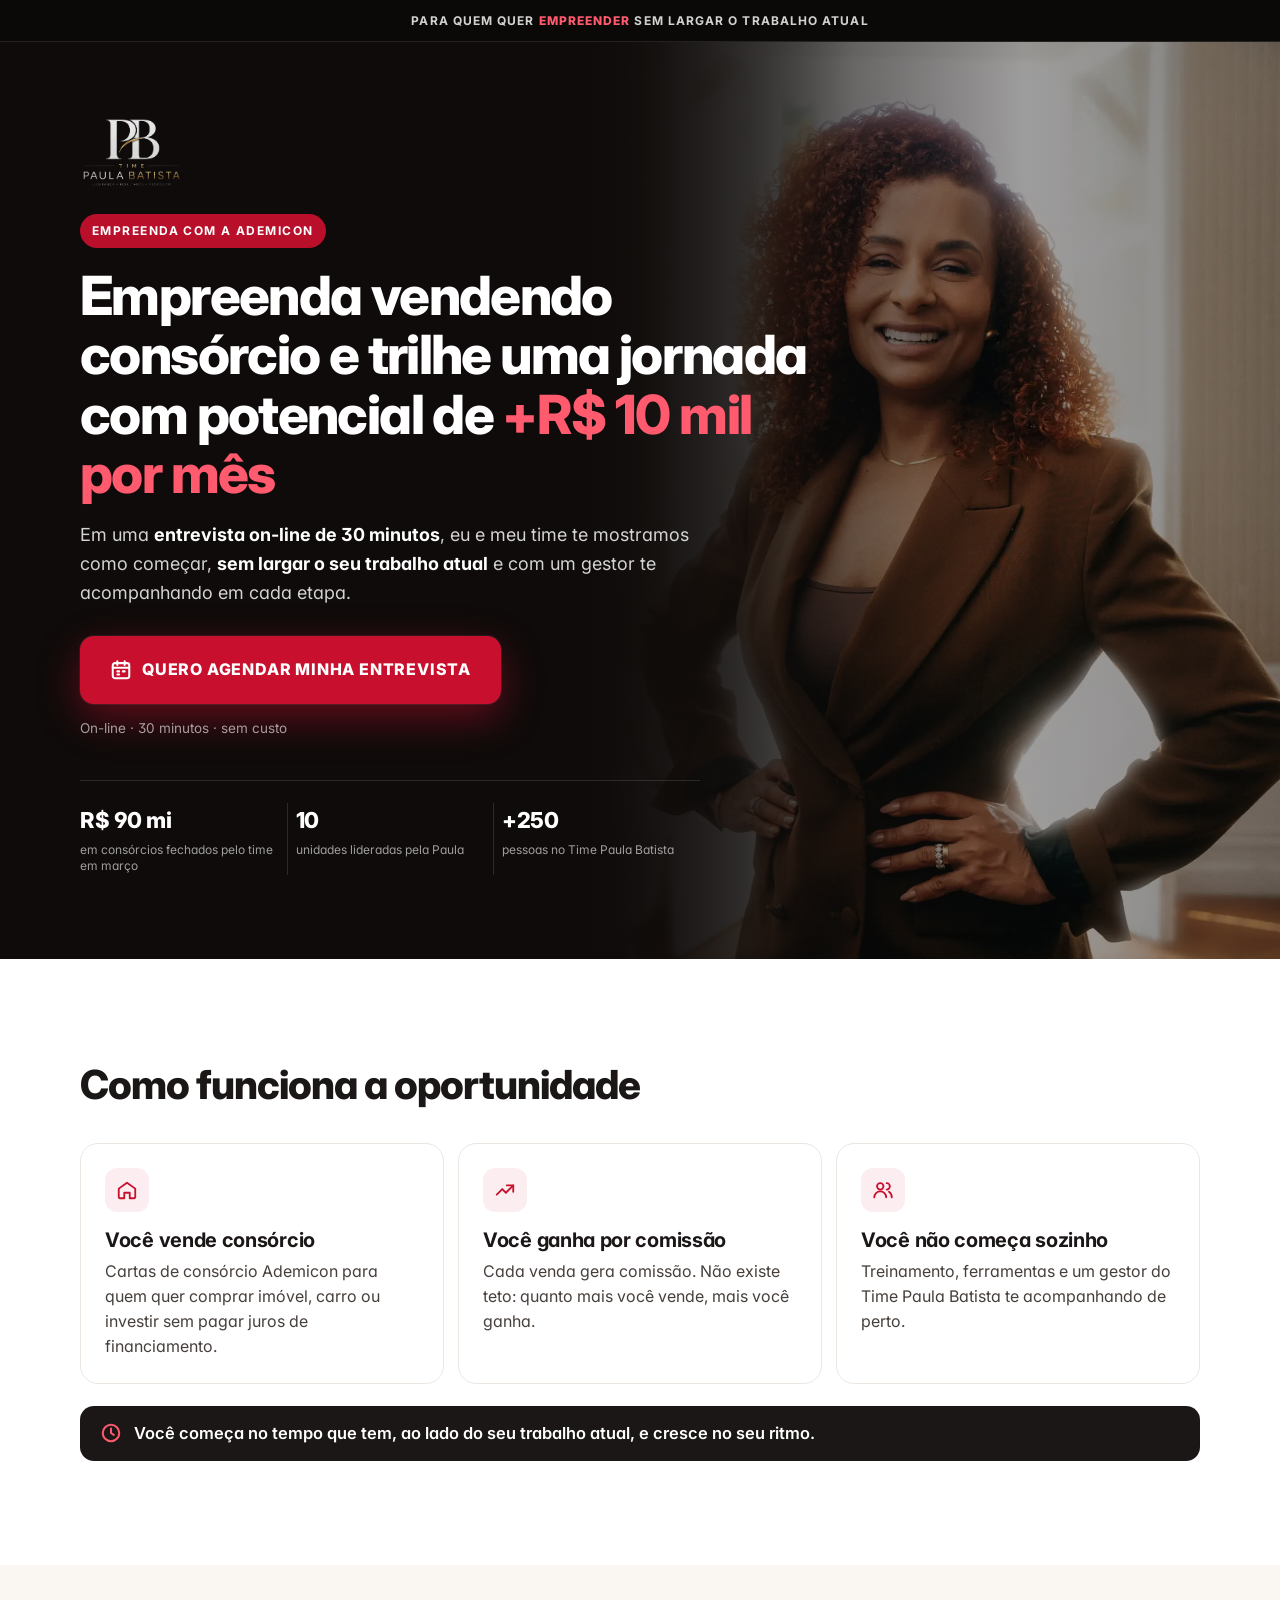
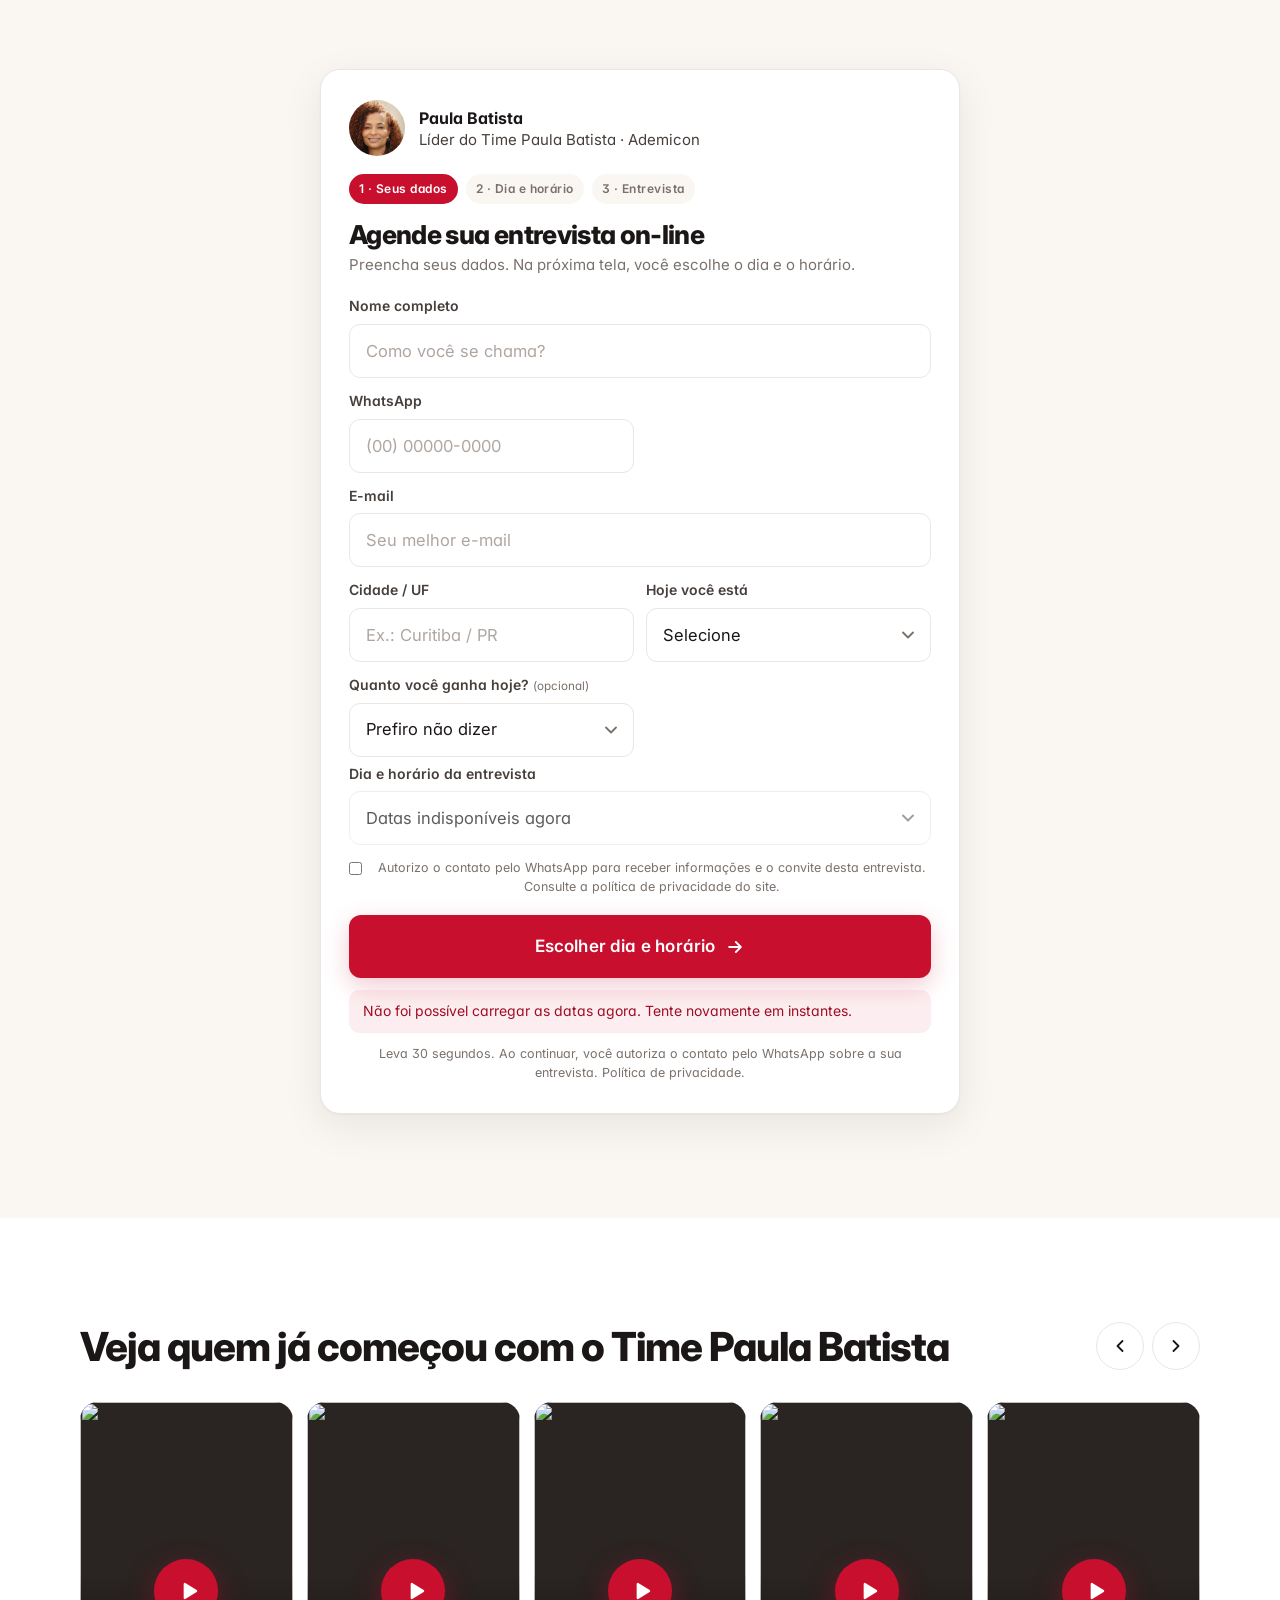
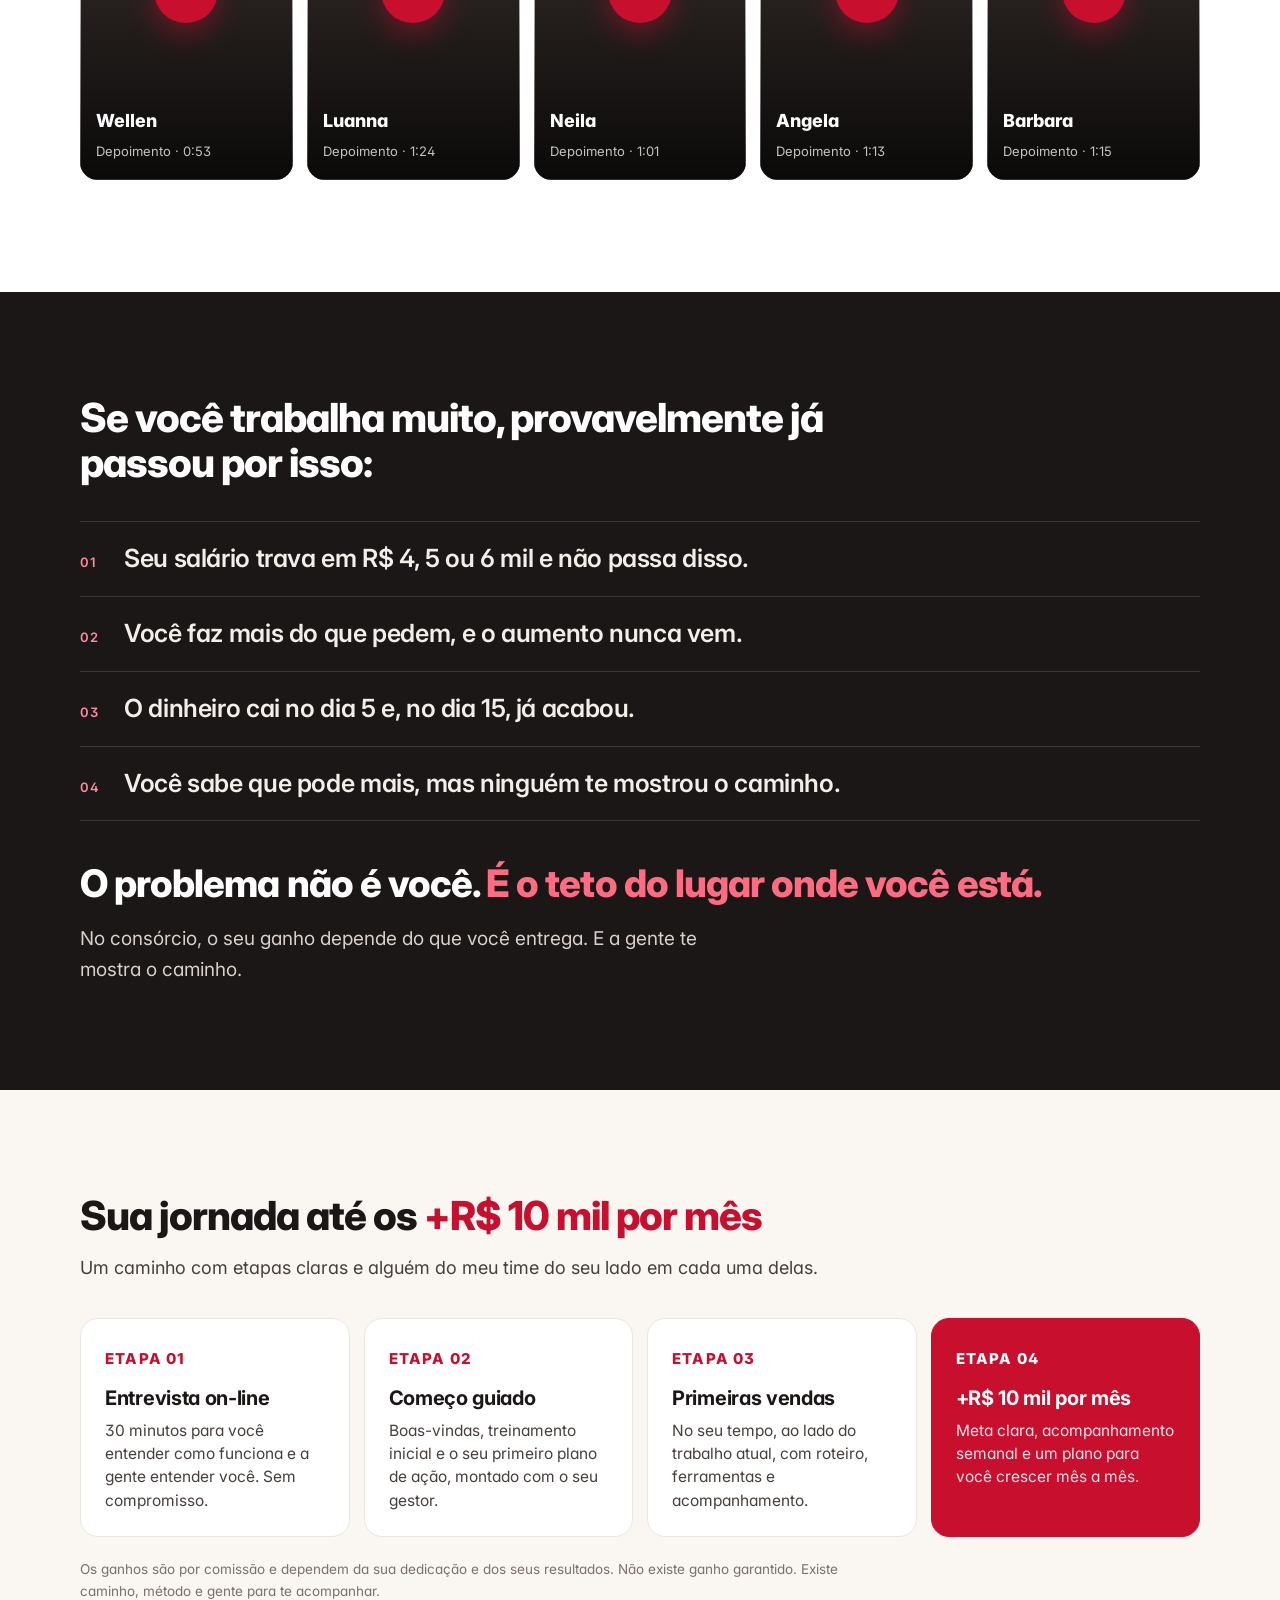
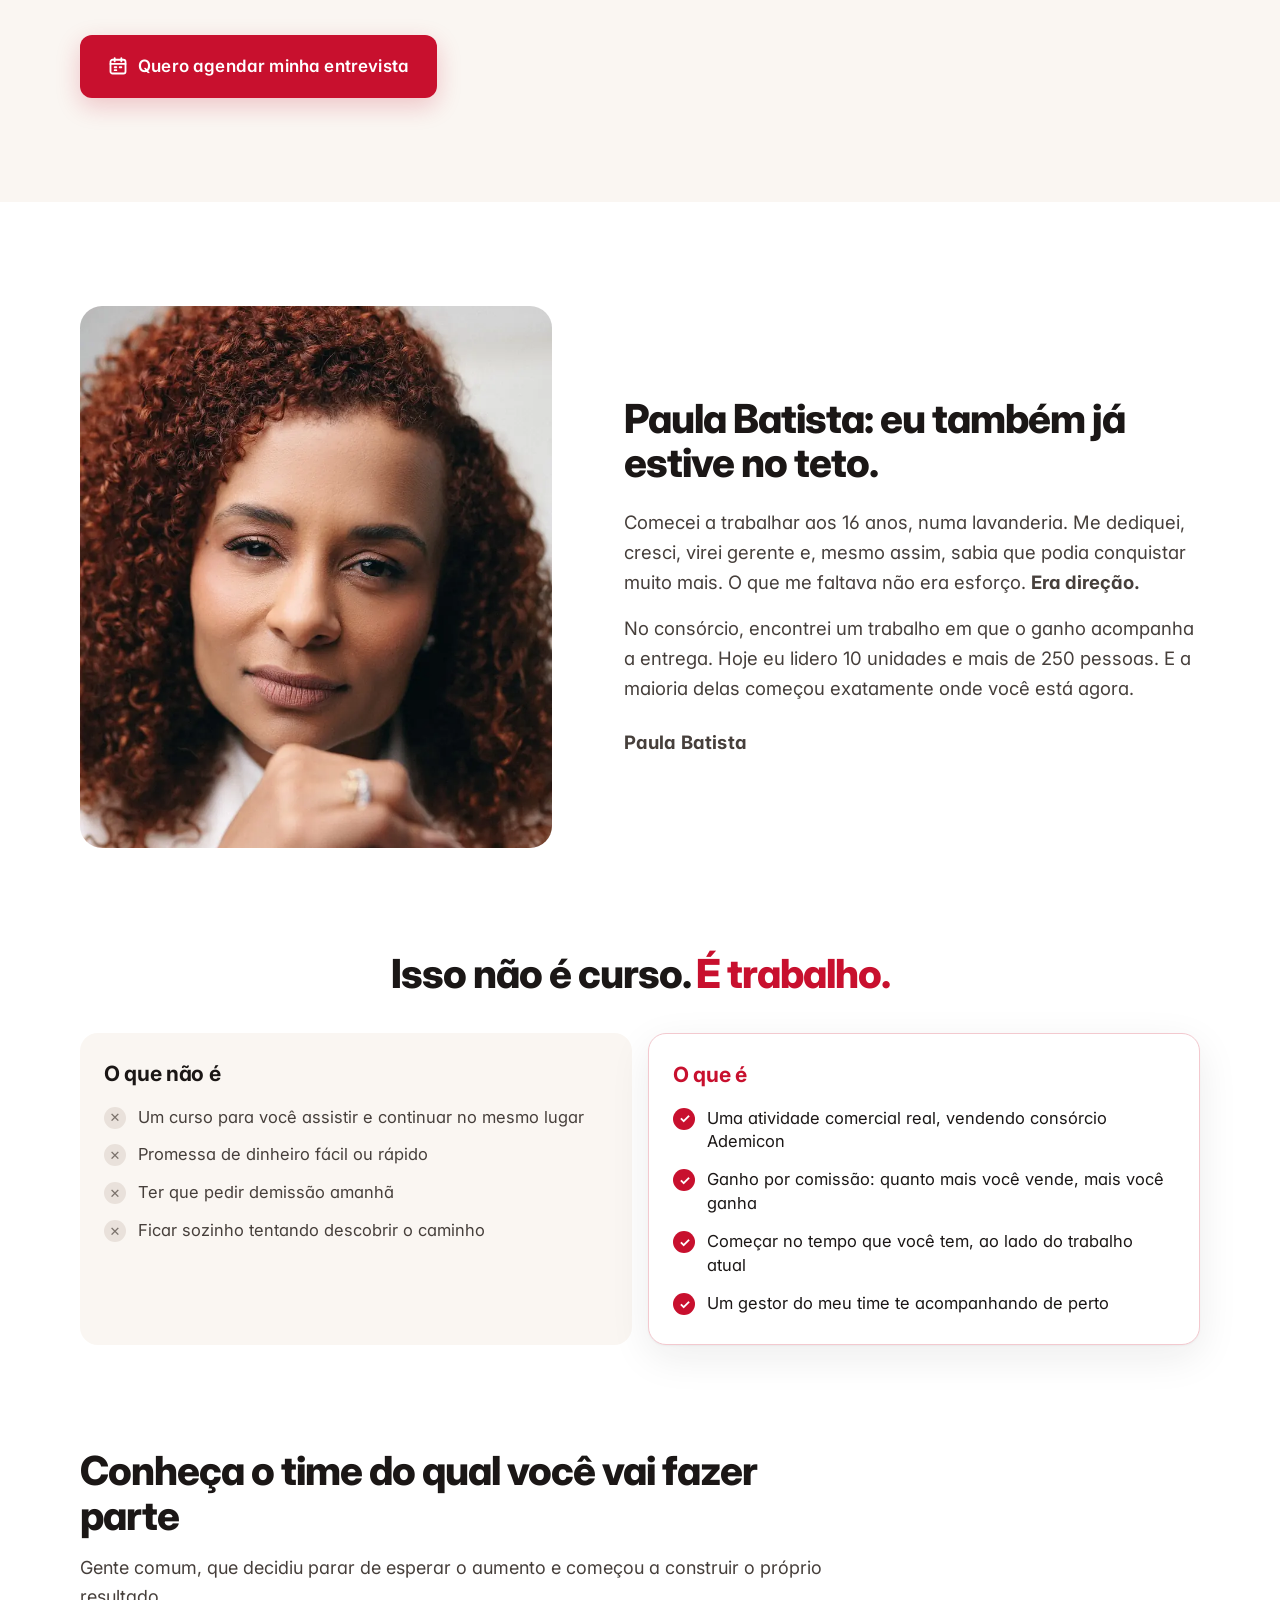
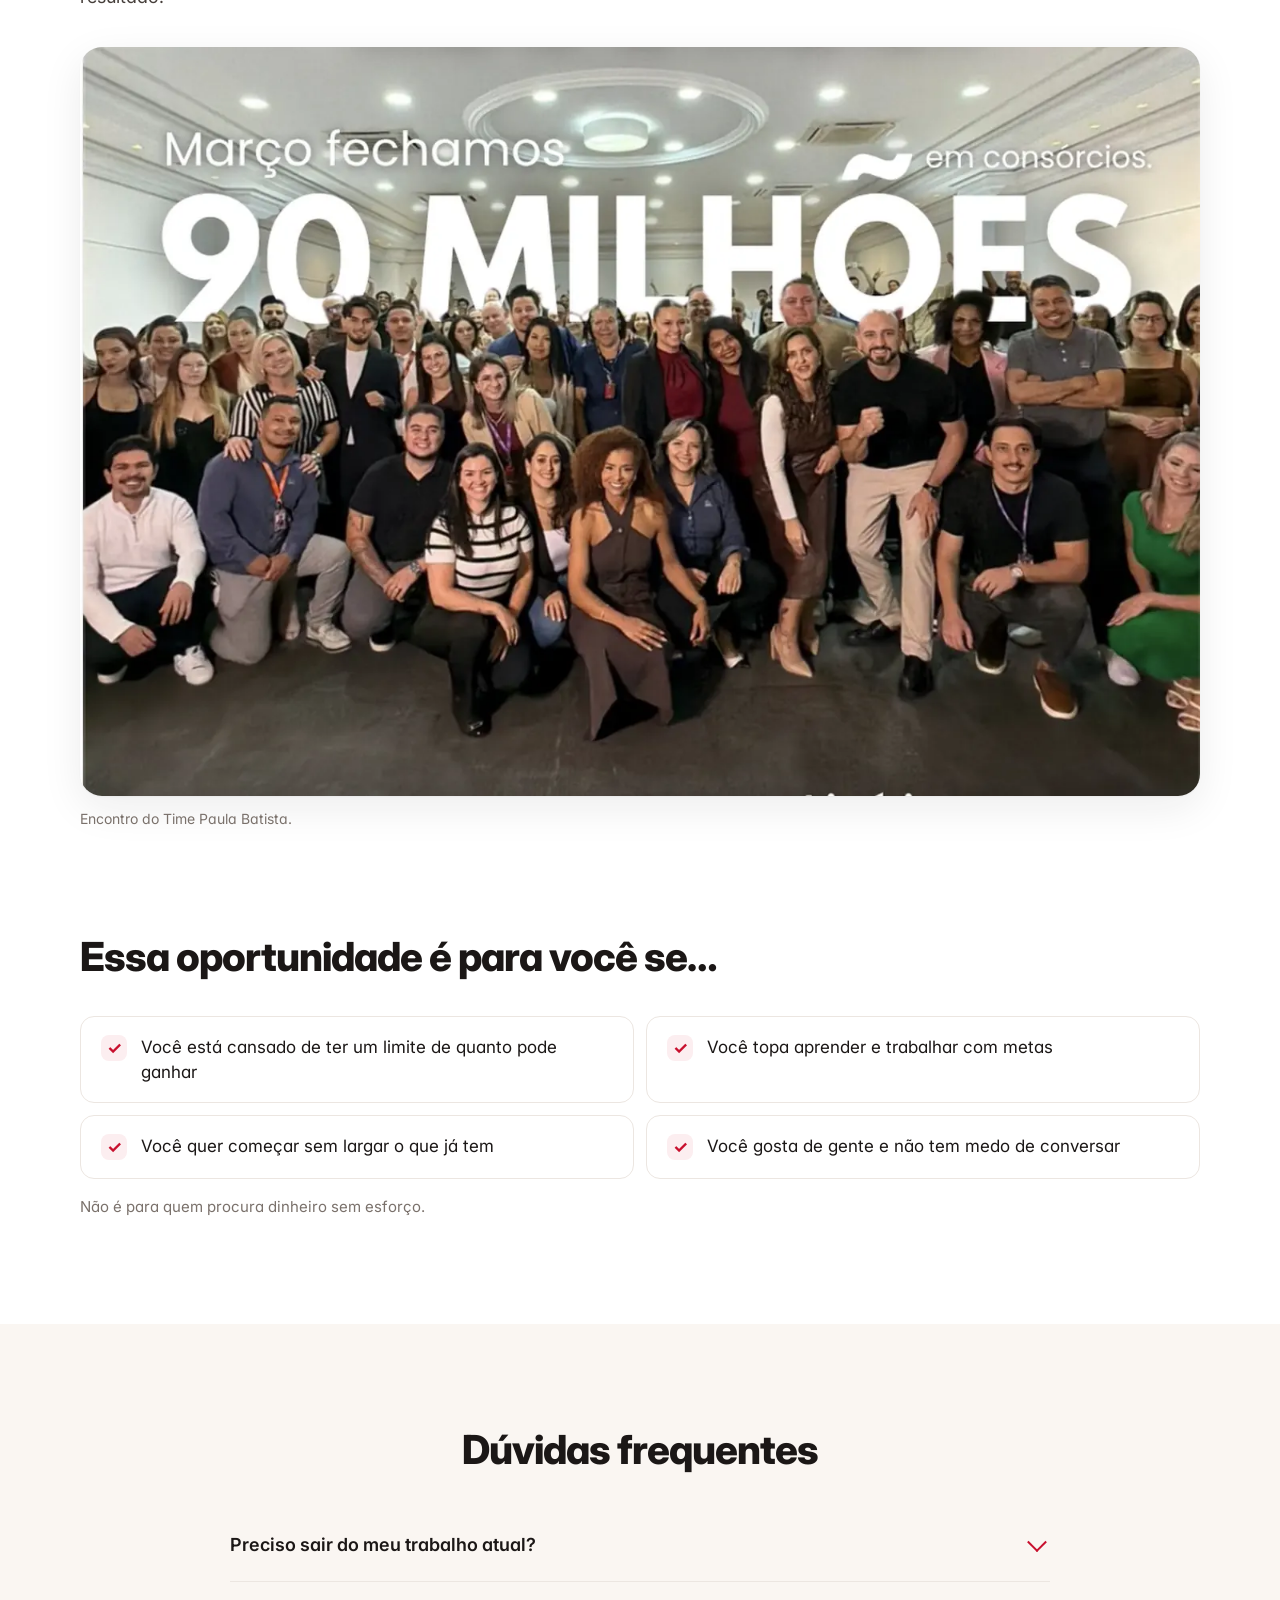
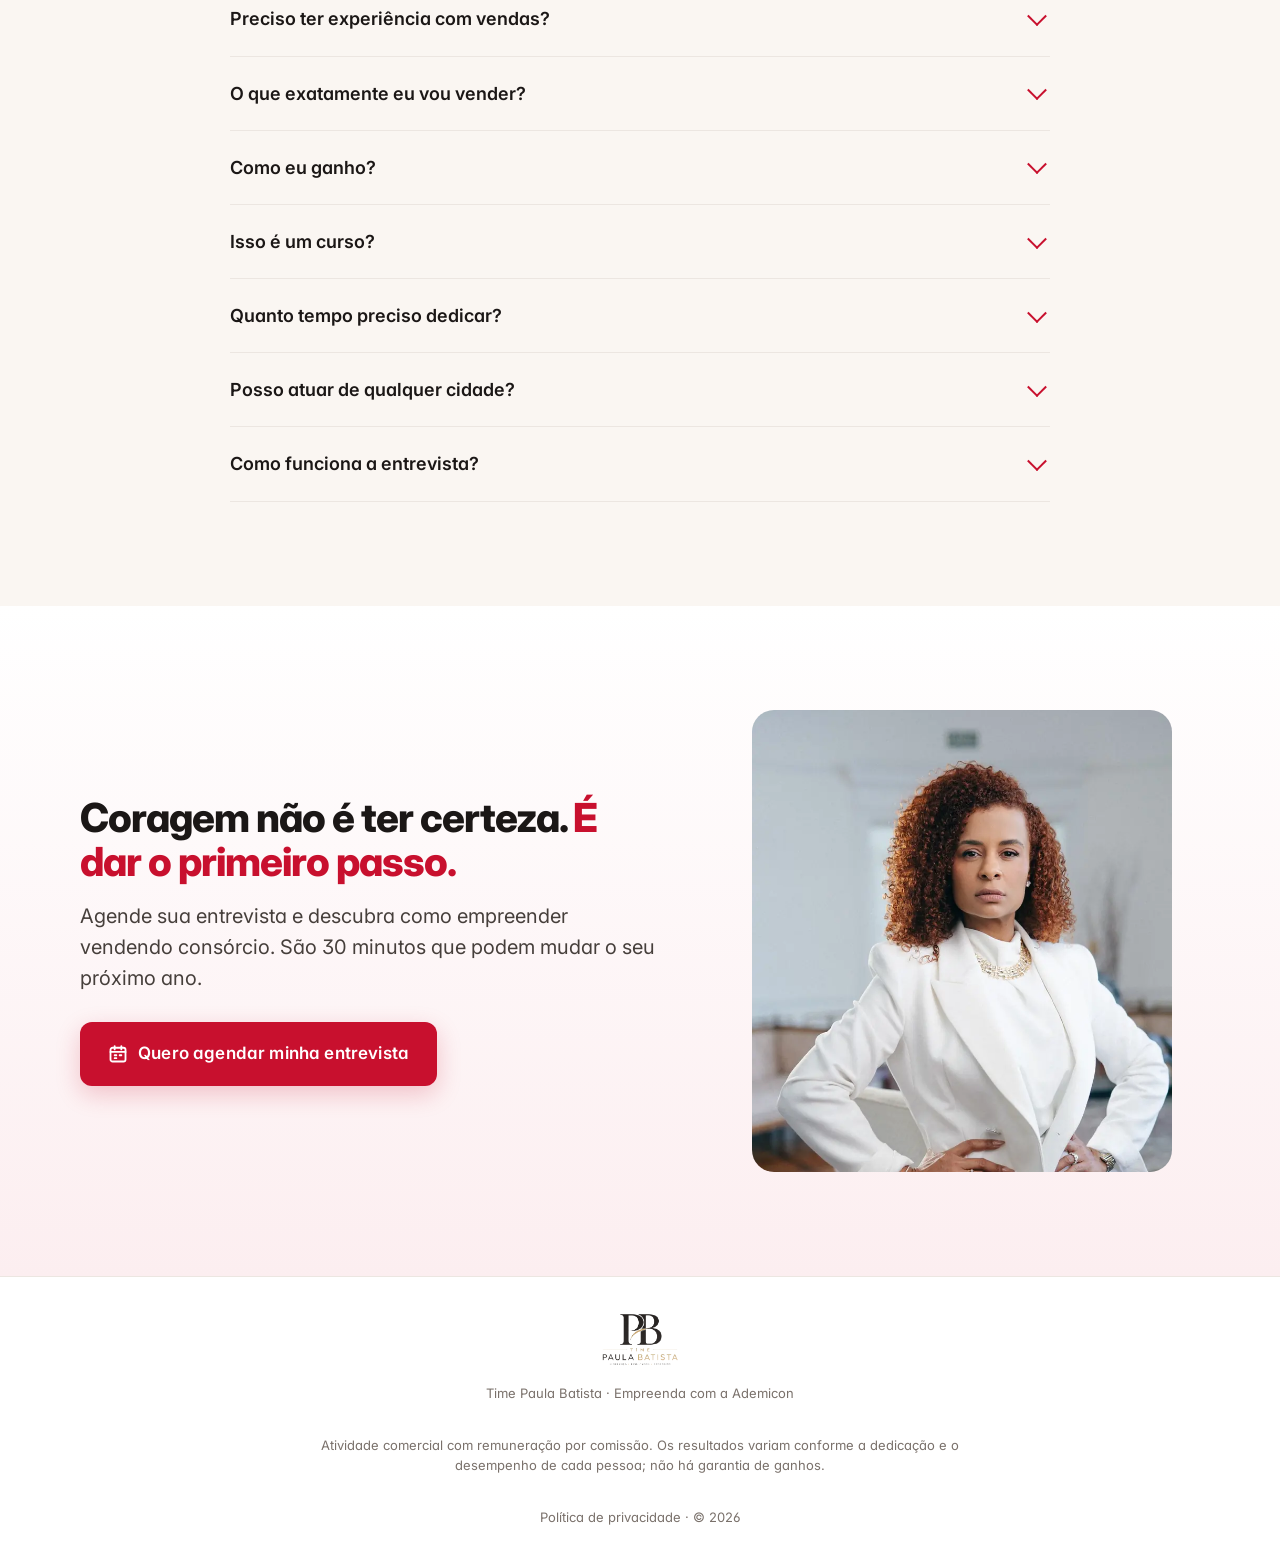
==== index.html @ 755f49ec "Reapply "pixel Meta na landing A Oportunidade e na página de obrigado" This reverts commit 501aa4f4e" ====
<!doctype html>
<html lang="pt-BR">
<head>
<meta charset="utf-8">
<meta name="viewport" content="width=device-width, initial-scale=1, viewport-fit=cover">
<title>A Oportunidade · Time Paula Batista</title>
<meta name="description" content="Empreenda vendendo consórcio com o Time Paula Batista e trilhe uma jornada com potencial de ganhos de mais de R$ 10 mil por mês, sem largar o seu trabalho atual. Agende sua entrevista on-line.">
<meta name="theme-color" content="#0B0908">
<link rel="icon" href="assets/logo-pb.png">
<meta property="og:image" content="assets/paula-hero-bg.jpg">
<meta property="og:title" content="Empreenda vendendo consórcio. Potencial de +R$ 10 mil por mês.">
<meta property="og:description" content="Agende sua entrevista on-line de 30 minutos com o Time Paula Batista.">
<meta property="og:image" content="assets/paula-hero-bg.jpg">

<link rel="preconnect" href="https://fonts.googleapis.com">
<link rel="preconnect" href="https://fonts.gstatic.com" crossorigin>
<link href="https://fonts.googleapis.com/css2?family=Inter:wght@400;500;600;700;800&display=swap" rel="stylesheet">
<link rel="preload" as="image" href="assets/paula-hero-bg-m.webp" type="image/webp" media="(max-width:959px)">
<link rel="preload" as="image" href="assets/paula-hero-bg.webp" type="image/webp" media="(min-width:960px)">
<link rel="stylesheet" href="assets/style.css">
<!-- Meta Pixel -->
<script>
!function(f,b,e,v,n,t,s){if(f.fbq)return;n=f.fbq=function(){n.callMethod?n.callMethod.apply(n,arguments):n.queue.push(arguments)};if(!f._fbq)f._fbq=n;n.push=n;n.loaded=!0;n.version='2.0';n.queue=[];t=b.createElement(e);t.async=!0;t.src=v;s=b.getElementsByTagName(e)[0];s.parentNode.insertBefore(t,s)}(window,document,'script','https://connect.facebook.net/en_US/fbevents.js');
fbq('init','878973324210681');
fbq('track','PageView');
</script>
<noscript><img height="1" width="1" style="display:none" src="https://www.facebook.com/tr?id=878973324210681&ev=PageView&noscript=1"/></noscript>
<!-- End Meta Pixel -->
</head>
<body data-page="landing">

<div class="topbar">Para quem quer <b>empreender</b> sem largar o trabalho atual</div>

<main>
  <!-- 1. HERO ESCURO -->
  <section class="hero-dark" style="padding:0">
    <div class="hd-photo" aria-hidden="true">
      <picture>
        <source media="(min-width:960px)" srcset="assets/paula-hero-bg.webp" type="image/webp">
        <source media="(min-width:960px)" srcset="assets/paula-hero-bg.jpg">
        <source srcset="assets/paula-hero-bg-m.webp" type="image/webp">
        <img src="assets/paula-hero-bg-m.jpg" alt="" width="800" height="1200" fetchpriority="high">
      </picture>
    </div>
    <div class="wrap hd-inner">
      <img class="hd-logo" src="assets/logo-pb-branco.png" alt="Time Paula Batista" width="526" height="358">
      <div><span class="hd-tag">Empreenda com a Ademicon</span></div>
      <h1>Empreenda vendendo consórcio e trilhe uma jornada com potencial de <span class="hl">+R$&nbsp;10&nbsp;mil por mês</span></h1>
      <p class="hd-sub">Em uma <b>entrevista on-line de 30 minutos</b>, eu e meu time te mostramos como começar, <b>sem largar o seu trabalho atual</b> e com um gestor te acompanhando em cada etapa.</p>
      <div class="hd-cta"><a class="btn" href="#inscricao"><svg viewBox="0 0 24 24" fill="none" stroke="currentColor" stroke-width="2.2" stroke-linecap="round" stroke-linejoin="round" aria-hidden="true"><rect x="3" y="4.5" width="18" height="16.5" rx="2.5"/><path d="M3 9.5h18M8 2.5v4M16 2.5v4"/><path d="M8 13.5h2M14 13.5h2M8 17h2"/></svg><span>Quero agendar minha entrevista</span></a></div>
      <p class="hd-micro">On-line · 30 minutos · sem custo</p>
      <div class="hd-proof">
        <div><strong>R$ 90 mi</strong><span>em consórcios fechados pelo time em março</span></div>
        <div><strong>10</strong><span>unidades lideradas pela Paula</span></div>
        <div><strong>+250</strong><span>pessoas no Time Paula Batista</span></div>
      </div>
    </div>
  </section>

  <!-- 2. COMO FUNCIONA -->
  <section>
    <div class="wrap">
      <div class="sec-head reveal">
        <h2>Como funciona a oportunidade</h2>
      </div>
      <div class="how-grid">
        <div class="how reveal">
          <div class="ic"><svg viewBox="0 0 24 24" fill="none" stroke="currentColor" stroke-width="2" stroke-linecap="round" stroke-linejoin="round"><path d="M3 10.5 12 4l9 6.5V20a1 1 0 0 1-1 1h-5v-6h-6v6H4a1 1 0 0 1-1-1z"/></svg></div>
          <h3>Você vende consórcio</h3>
          <p>Cartas de consórcio Ademicon para quem quer comprar imóvel, carro ou investir sem pagar juros de financiamento.</p>
        </div>
        <div class="how reveal">
          <div class="ic"><svg viewBox="0 0 24 24" fill="none" stroke="currentColor" stroke-width="2" stroke-linecap="round" stroke-linejoin="round"><path d="M3 17l6-6 4 4 8-8"/><path d="M14 7h7v7"/></svg></div>
          <h3>Você ganha por comissão</h3>
          <p>Cada venda gera comissão. Não existe teto: quanto mais você vende, mais você ganha.</p>
        </div>
        <div class="how reveal">
          <div class="ic"><svg viewBox="0 0 24 24" fill="none" stroke="currentColor" stroke-width="2" stroke-linecap="round" stroke-linejoin="round"><circle cx="9" cy="8" r="3.5"/><path d="M2.5 20a6.5 6.5 0 0 1 13 0"/><path d="M16 4.5a3.5 3.5 0 0 1 0 7M18.5 14a6.5 6.5 0 0 1 3 6"/></svg></div>
          <h3>Você não começa sozinho</h3>
          <p>Treinamento, ferramentas e um gestor do Time Paula Batista te acompanhando de perto.</p>
        </div>
      </div>
      <p class="how-note reveal"><svg viewBox="0 0 24 24" fill="none" stroke="currentColor" stroke-width="2.2" stroke-linecap="round" stroke-linejoin="round"><circle cx="12" cy="12" r="9"/><path d="M12 7v5l3 2"/></svg>Você começa no tempo que tem, ao lado do seu trabalho atual, e cresce no seu ritmo.</p>
    </div>
  </section>

  <!-- 3. FORMULÁRIO -->
  <section class="form-sec" id="formulario">
    <div class="wrap">
      <div class="form-wrap">
        <form class="form-card" id="leadForm" novalidate>
          <div class="form-head">
            <picture><source srcset="assets/paula-avatar.webp" type="image/webp"><img src="assets/paula-avatar.jpg" alt="Paula Batista" width="320" height="320"></picture>
            <p><b>Paula Batista</b>Líder do Time Paula Batista · Ademicon</p>
          </div>
          <div class="steps-mini" aria-label="Etapas"><span class="on">1 · Seus dados</span><span>2 · Dia e horário</span><span>3 · Entrevista</span></div>
          <h2 id="inscricao" style="scroll-margin-top:24px">Agende sua entrevista on-line</h2>
          <p class="sub">Preencha seus dados. Na próxima tela, você escolhe o dia e o horário.</p>
          <div class="fields two">
            <div class="field full">
              <label for="nome">Nome completo</label>
              <input class="input" id="nome" name="nome" autocomplete="name" placeholder="Como você se chama?" required>
              <p class="err">Digite seu nome e sobrenome.</p>
            </div>
            <div class="field">
              <label for="whatsapp">WhatsApp</label>
              <input class="input" id="whatsapp" name="whatsapp" type="tel" inputmode="tel" autocomplete="tel-national" placeholder="(00) 00000-0000" required>
              <p class="err">Digite um WhatsApp válido com DDD.</p>
            </div>
            <div class="field full">
              <label for="email">E-mail</label>
              <input class="input" id="email" name="email" type="email" autocomplete="email" placeholder="Seu melhor e-mail" required>
              <p class="err">Digite um e-mail válido.</p>
            </div>
            <div class="field">
              <label for="cidade">Cidade / UF</label>
              <input class="input" id="cidade" name="cidade" autocomplete="address-level2" placeholder="Ex.: Curitiba / PR" required>
              <p class="err">Diga a sua cidade.</p>
            </div>
            <div class="field">
              <label for="momento">Hoje você está</label>
              <select class="select" id="momento" name="momento" required>
                <option value="">Selecione</option>
                <option>Trabalhando com carteira assinada</option>
                <option>Trabalhando como autônomo(a)</option>
                <option>Buscando uma nova oportunidade</option>
                <option>Já trabalho com vendas</option>
              </select>
              <p class="err">Escolha uma opção.</p>
            </div>
            <div class="field">
              <label for="renda">Quanto você ganha hoje? <small>(opcional)</small></label>
              <select class="select" id="renda" name="renda">
                <option value="">Prefiro não dizer</option>
                <option>Até R$ 3 mil</option>
                <option>De R$ 3 mil a R$ 5 mil</option>
                <option>De R$ 5 mil a R$ 7 mil</option>
                <option>Acima de R$ 7 mil</option>
              </select>
            </div>
          </div>
          <div class="field full" style="margin-top:6px">
            <label for="datas">Dia e horário da entrevista</label>
            <select class="select" id="datas" name="datas" required disabled>
              <option value="">Carregando datas…</option>
            </select>
            <p class="err">Escolha um dia e horário.</p>
          </div>
          <label class="form-note" style="display:flex;gap:10px;align-items:flex-start;margin-top:14px"><input type="checkbox" name="consentimento" required style="margin-top:3px"><span>Autorizo o contato pelo WhatsApp para receber informações e o convite desta entrevista. Consulte a política de privacidade do site.</span></label>
          <button class="btn btn-block" type="submit" style="margin-top:18px"><span>Escolher dia e horário</span><svg viewBox="0 0 24 24" fill="none" stroke="currentColor" stroke-width="2.2" stroke-linecap="round" stroke-linejoin="round"><path d="M5 12h14M13 6l6 6-6 6"/></svg></button>
          <p class="form-status" id="formStatus" role="alert"></p>
          <p class="form-note">Leva 30 segundos. Ao continuar, você autoriza o contato pelo WhatsApp sobre a sua entrevista. Política de privacidade.</p>
        </form>
      </div>
    </div>
  </section>

  <!-- DEPOIMENTOS -->
  <section class="testi">
    <div class="wrap">
      <div class="testi-head reveal">
        <div>
          <h2>Veja quem já começou com o Time Paula Batista</h2>
        </div>
        <div class="tnav">
          <button type="button" class="tprev" aria-label="Depoimento anterior"><svg viewBox="0 0 24 24" fill="none" stroke="currentColor" stroke-width="2.2" stroke-linecap="round" stroke-linejoin="round"><path d="m15 18-6-6 6-6"/></svg></button>
          <button type="button" class="tnext" aria-label="Próximo depoimento"><svg viewBox="0 0 24 24" fill="none" stroke="currentColor" stroke-width="2.2" stroke-linecap="round" stroke-linejoin="round"><path d="m9 18 6-6-6-6"/></svg></button>
        </div>
      </div>
      <ul class="track" id="testiTrack">
          <li class="tcard">
            <button type="button" class="tplay" data-vimeo="1213756742" data-h="28f441ff53" aria-label="Assistir ao depoimento de Wellen">
              <img src="https://i.vimeocdn.com/video/2184502793-b2ab802d2704db2a3dfb5db972aa78e437ae3cadd28ea15335a10f410594a505-d_540x960" alt="" width="540" height="960" loading="lazy">
              <span class="tbtn" aria-hidden="true"><svg viewBox="0 0 24 24" fill="currentColor"><path d="M8 5.5v13a1 1 0 0 0 1.5.86l10.5-6.5a1 1 0 0 0 0-1.72L9.5 4.64A1 1 0 0 0 8 5.5Z"/></svg></span>
              <span class="tmeta"><b>Wellen</b><span>Depoimento · 0:53</span></span>
            </button>
          </li>
          <li class="tcard">
            <button type="button" class="tplay" data-vimeo="1213755674" data-h="13ae477836" aria-label="Assistir ao depoimento de Luanna">
              <img src="https://i.vimeocdn.com/video/2184502652-e451f2e1762b6c5a60f4050914044e99b6d74e3caee20018236cc686dd5a590a-d_540x960" alt="" width="540" height="960" loading="lazy">
              <span class="tbtn" aria-hidden="true"><svg viewBox="0 0 24 24" fill="currentColor"><path d="M8 5.5v13a1 1 0 0 0 1.5.86l10.5-6.5a1 1 0 0 0 0-1.72L9.5 4.64A1 1 0 0 0 8 5.5Z"/></svg></span>
              <span class="tmeta"><b>Luanna</b><span>Depoimento · 1:24</span></span>
            </button>
          </li>
          <li class="tcard">
            <button type="button" class="tplay" data-vimeo="1213755676" data-h="0ddb307a44" aria-label="Assistir ao depoimento de Neila">
              <img src="https://i.vimeocdn.com/video/2184502158-364c126e665cd137a884ba7b1728f1e05f94c4dffb977e2c157a5028d588ac8f-d_540x960" alt="" width="540" height="960" loading="lazy">
              <span class="tbtn" aria-hidden="true"><svg viewBox="0 0 24 24" fill="currentColor"><path d="M8 5.5v13a1 1 0 0 0 1.5.86l10.5-6.5a1 1 0 0 0 0-1.72L9.5 4.64A1 1 0 0 0 8 5.5Z"/></svg></span>
              <span class="tmeta"><b>Neila</b><span>Depoimento · 1:01</span></span>
            </button>
          </li>
          <li class="tcard">
            <button type="button" class="tplay" data-vimeo="1213755673" data-h="156cc8ef2f" aria-label="Assistir ao depoimento de Angela">
              <img src="https://i.vimeocdn.com/video/2184502413-9a71d6c875328ca7442a7c3807114fd95e71bec3ef0ae99a7c4c535512f40949-d_540x960" alt="" width="540" height="960" loading="lazy">
              <span class="tbtn" aria-hidden="true"><svg viewBox="0 0 24 24" fill="currentColor"><path d="M8 5.5v13a1 1 0 0 0 1.5.86l10.5-6.5a1 1 0 0 0 0-1.72L9.5 4.64A1 1 0 0 0 8 5.5Z"/></svg></span>
              <span class="tmeta"><b>Angela</b><span>Depoimento · 1:13</span></span>
            </button>
          </li>
          <li class="tcard">
            <button type="button" class="tplay" data-vimeo="1213755675" data-h="9639549a8a" aria-label="Assistir ao depoimento de Barbara">
              <img src="https://i.vimeocdn.com/video/2184502565-6da69cb49ae501a4aafec5d59ac9ed4c34651d70ce8bde0b1b908014893143fc-d_540x960" alt="" width="540" height="960" loading="lazy">
              <span class="tbtn" aria-hidden="true"><svg viewBox="0 0 24 24" fill="currentColor"><path d="M8 5.5v13a1 1 0 0 0 1.5.86l10.5-6.5a1 1 0 0 0 0-1.72L9.5 4.64A1 1 0 0 0 8 5.5Z"/></svg></span>
              <span class="tmeta"><b>Barbara</b><span>Depoimento · 1:15</span></span>
            </button>
          </li>
      </ul>
      <p class="thint">Arraste para o lado para ver mais</p>
    </div>
  </section>

  <!-- 4. A DOR -->
  <section class="ceiling">
    <div class="wrap">
      <div class="sec-head reveal">
        <h2>Se você trabalha muito, provavelmente já passou por isso:</h2>
      </div>
      <ul class="pain reveal">
        <li><span>01</span>Seu salário trava em R$ 4, 5 ou 6 mil e não passa disso.</li>
        <li><span>02</span>Você faz mais do que pedem, e o aumento nunca vem.</li>
        <li><span>03</span>O dinheiro cai no dia 5 e, no dia 15, já acabou.</li>
        <li><span>04</span>Você sabe que pode mais, mas ninguém te mostrou o caminho.</li>
      </ul>
      <p class="turn reveal">O problema não é você. <em>É o teto do lugar onde você está.</em></p>
      <p class="turn-sub reveal">No consórcio, o seu ganho depende do que você entrega. E a gente te mostra o caminho.</p>
    </div>
  </section>

  <!-- 5. JORNADA -->
  <section class="journey">
    <div class="wrap">
      <div class="sec-head reveal">
        <h2>Sua jornada até os <span class="em">+R$ 10 mil por mês</span></h2>
        <p>Um caminho com etapas claras e alguém do meu time do seu lado em cada uma delas.</p>
      </div>
      <div class="steps">
        <div class="step reveal"><span class="n">ETAPA 01</span><h3>Entrevista on-line</h3><p>30 minutos para você entender como funciona e a gente entender você. Sem compromisso.</p></div>
        <div class="step reveal"><span class="n">ETAPA 02</span><h3>Começo guiado</h3><p>Boas-vindas, treinamento inicial e o seu primeiro plano de ação, montado com o seu gestor.</p></div>
        <div class="step reveal"><span class="n">ETAPA 03</span><h3>Primeiras vendas</h3><p>No seu tempo, ao lado do trabalho atual, com roteiro, ferramentas e acompanhamento.</p></div>
        <div class="step goal reveal"><span class="n">ETAPA 04</span><h3>+R$ 10 mil por mês</h3><p>Meta clara, acompanhamento semanal e um plano para você crescer mês a mês.</p></div>
      </div>
      <p class="fine">Os ganhos são por comissão e dependem da sua dedicação e dos seus resultados. Não existe ganho garantido. Existe caminho, método e gente para te acompanhar.</p>
      <div style="margin-top:32px"><a class="btn" href="#inscricao"><svg viewBox="0 0 24 24" fill="none" stroke="currentColor" stroke-width="2.2" stroke-linecap="round" stroke-linejoin="round" aria-hidden="true"><rect x="3" y="4.5" width="18" height="16.5" rx="2.5"/><path d="M3 9.5h18M8 2.5v4M16 2.5v4"/><path d="M8 13.5h2M14 13.5h2M8 17h2"/></svg><span>Quero agendar minha entrevista</span></a></div>
    </div>
  </section>

  <!-- 6. HISTÓRIA -->
  <section>
    <div class="wrap story-grid">
      <div class="story-photo reveal">
        <picture><source srcset="assets/paula-historia.webp" type="image/webp"><img src="assets/paula-historia.jpg" alt="Paula Batista" width="800" height="1200" loading="lazy"></picture>
      </div>
      <div class="story-text reveal">
        <h2>Paula Batista: eu também já estive no teto.</h2>
        <p>Comecei a trabalhar aos 16 anos, numa lavanderia. Me dediquei, cresci, virei gerente e, mesmo assim, sabia que podia conquistar muito mais. O que me faltava não era esforço. <strong>Era direção.</strong></p>
        <p>No consórcio, encontrei um trabalho em que o ganho acompanha a entrega. Hoje eu lidero 10 unidades e mais de 250 pessoas. E a maioria delas começou exatamente onde você está agora.</p>
        <p class="sign">Paula Batista</p>
      </div>
    </div>
  </section>

  <!-- 7. NÃO É CURSO -->
  <section style="padding-top:0">
    <div class="wrap">
      <div class="sec-head center reveal">
        <h2>Isso não é curso. <span class="em">É trabalho.</span></h2>
      </div>
      <div class="compare">
        <div class="col no reveal">
          <h3>O que não é</h3>
          <ul>
            <li><i>✕</i>Um curso para você assistir e continuar no mesmo lugar</li>
            <li><i>✕</i>Promessa de dinheiro fácil ou rápido</li>
            <li><i>✕</i>Ter que pedir demissão amanhã</li>
            <li><i>✕</i>Ficar sozinho tentando descobrir o caminho</li>
          </ul>
        </div>
        <div class="col yes reveal">
          <h3>O que é</h3>
          <ul>
            <li><i>✓</i>Uma atividade comercial real, vendendo consórcio Ademicon</li>
            <li><i>✓</i>Ganho por comissão: quanto mais você vende, mais você ganha</li>
            <li><i>✓</i>Começar no tempo que você tem, ao lado do trabalho atual</li>
            <li><i>✓</i>Um gestor do meu time te acompanhando de perto</li>
          </ul>
        </div>
      </div>
    </div>
  </section>

  <!-- 8. TIME -->
  <section style="padding-top:0">
    <div class="wrap">
      <div class="sec-head reveal">
        <h2>Conheça o time do qual você vai fazer parte</h2>
        <p>Gente comum, que decidiu parar de esperar o aumento e começou a construir o próprio resultado.</p>
      </div>
      <figure class="reveal">
        <div class="team-img"><picture><source srcset="assets/equipe-90-milhoes.webp" type="image/webp"><img src="assets/equipe-90-milhoes.jpg" alt="Equipe do Time Paula Batista reunida: em março, o time fechou 90 milhões em consórcios" width="1400" height="937" loading="lazy"></picture></div>
        <figcaption class="team-cap">Encontro do Time Paula Batista.</figcaption>
      </figure>
    </div>
  </section>

  <!-- 9. PARA QUEM -->
  <section style="padding-top:0">
    <div class="wrap">
      <div class="sec-head reveal">
        <h2>Essa oportunidade é para você se…</h2>
      </div>
      <ul class="fit reveal">
        <li><i>✓</i>Você está cansado de ter um limite de quanto pode ganhar</li>
        <li><i>✓</i>Você topa aprender e trabalhar com metas</li>
        <li><i>✓</i>Você quer começar sem largar o que já tem</li>
        <li><i>✓</i>Você gosta de gente e não tem medo de conversar</li>
      </ul>
      <p class="not-fit reveal">Não é para quem procura dinheiro sem esforço.</p>
    </div>
  </section>

  <!-- 10. FAQ -->
  <section class="journey">
    <div class="wrap">
      <div class="sec-head center reveal">
        <h2>Dúvidas frequentes</h2>
      </div>
      <div class="faq reveal">
        <details><summary>Preciso sair do meu trabalho atual?</summary><p>Não. Você pode começar no tempo que tem e ir crescendo. Muita gente do time começou assim.</p></details>
        <details><summary>Preciso ter experiência com vendas?</summary><p>Não. Você aprende o método com o time e tem um gestor te acompanhando. O que importa é disposição para aprender e conversar com pessoas.</p></details>
        <details><summary>O que exatamente eu vou vender?</summary><p>Cartas de consórcio Ademicon de imóveis, veículos e outros bens. É um produto procurado por quem quer conquistar um bem sem pagar os juros de um financiamento.</p></details>
        <details><summary>Como eu ganho?</summary><p>Por comissão sobre cada venda. Na entrevista, explicamos o modelo de remuneração com todos os detalhes.</p></details>
        <details><summary>Isso é um curso?</summary><p>Não. É uma atividade comercial real com a Ademicon. Você recebe a orientação para começar, mas o objetivo é trabalhar e gerar resultado, não assistir aula.</p></details>
        <details><summary>Quanto tempo preciso dedicar?</summary><p>Depende da meta que você quer alcançar. Na entrevista, a gente mostra um ritmo que cabe na sua rotina.</p></details>
        <details><summary>Posso atuar de qualquer cidade?</summary><p>Você pode atuar no modelo digital, de onde estiver, ou em uma das nossas unidades, se houver uma perto de você. Na entrevista, vemos o melhor caminho para o seu caso.</p></details>
        <details><summary>Como funciona a entrevista?</summary><p>É on-line, por vídeo, e dura cerca de 30 minutos. Você escolhe o dia e o horário e recebe o link pelo WhatsApp.</p></details>
      </div>
    </div>
  </section>

  <!-- 11. CTA FINAL -->
  <section class="final">
    <div class="wrap final-grid">
      <div class="reveal">
        <h2>Coragem não é ter certeza. <span class="em">É dar o primeiro passo.</span></h2>
        <p class="lead">Agende sua entrevista e descubra como empreender vendendo consórcio. São 30 minutos que podem mudar o seu próximo ano.</p>
        <div style="margin-top:28px"><a class="btn" href="#inscricao"><svg viewBox="0 0 24 24" fill="none" stroke="currentColor" stroke-width="2.2" stroke-linecap="round" stroke-linejoin="round" aria-hidden="true"><rect x="3" y="4.5" width="18" height="16.5" rx="2.5"/><path d="M3 9.5h18M8 2.5v4M16 2.5v4"/><path d="M8 13.5h2M14 13.5h2M8 17h2"/></svg><span>Quero agendar minha entrevista</span></a></div>
      </div>
      <div class="final-photo reveal">
        <picture><source srcset="assets/paula-final.webp" type="image/webp"><img src="assets/paula-final.jpg" alt="Paula Batista" width="800" height="1200" loading="lazy"></picture>
      </div>
    </div>
  </section>
</main>

<footer class="site-footer">
  <div class="wrap">
    <img src="assets/logo-pb.png" alt="Time Paula Batista" width="526" height="358" loading="lazy">
    <p>Time Paula Batista · Empreenda com a Ademicon</p>
    <p>Atividade comercial com remuneração por comissão. Os resultados variam conforme a dedicação e o desempenho de cada pessoa; não há garantia de ganhos.</p>
    <p>Política de privacidade · © <span id="year">2026</span></p>
  </div>
</footer>

<div class="sticky-cta"><a class="btn" href="#inscricao"><svg viewBox="0 0 24 24" fill="none" stroke="currentColor" stroke-width="2.2" stroke-linecap="round" stroke-linejoin="round" aria-hidden="true"><rect x="3" y="4.5" width="18" height="16.5" rx="2.5"/><path d="M3 9.5h18M8 2.5v4M16 2.5v4"/><path d="M8 13.5h2M14 13.5h2M8 17h2"/></svg><span>Quero agendar minha entrevista</span></a></div>

<script>
const API='https://fhfphlqrgtabkiqoywea.supabase.co/functions/v1/oportunidade-cadastro';
const datasEl=document.getElementById('datas');
const form=document.getElementById('leadForm');
const statusEl=document.getElementById('formStatus');
const btn=form.querySelector('button[type=submit]');
const btnTexto=btn.querySelector('span');
function mostrarStatus(t){statusEl.textContent=t;statusEl.classList.add('show');}
async function carregarDatas(){
  try{
    const r=await fetch(API,{method:'POST',headers:{'Content-Type':'application/json'},body:JSON.stringify({action:'proximas'})});
    const j=await r.json();
    if(!r.ok) throw new Error('erro');
    const opcoes=j.opcoes||[];
    if(!opcoes.length){datasEl.innerHTML='<option value="">Nenhuma data disponível no momento</option>';return;}
    datasEl.disabled=false;
    datasEl.innerHTML='<option value="">Escolha a data</option>'+opcoes.map(o=>
      '<option value="'+o.data+'|'+o.horario+'">'+o.dia+' às '+o.hora+'</option>').join('');
  }catch(e){
    datasEl.innerHTML='<option value="">Datas indisponíveis agora</option>';
    mostrarStatus('Não foi possível carregar as datas agora. Tente novamente em instantes.');
  }
}
form.addEventListener('submit',async(e)=>{
  e.preventDefault();
  statusEl.classList.remove('show');
  if(!datasEl.value){mostrarStatus('Escolha um dia e horário para continuar.');return;}
  const [data,horario]=datasEl.value.split('|');
  const f=new FormData(form);
  btn.disabled=true;btnTexto.textContent='Enviando…';
  try{
    const r=await fetch(API,{method:'POST',headers:{'Content-Type':'application/json'},body:JSON.stringify({
      action:'cadastrar',nome:f.get('nome'),email:f.get('email'),whatsapp:f.get('whatsapp'),
      consentimento:f.get('consentimento')==='on',data,horario})});
    const j=await r.json();
    if(!r.ok){mostrarStatus(j.error||'Não foi possível concluir o cadastro. Tente novamente.');return;}
    const label=datasEl.options[datasEl.selectedIndex]?.text||'';
    const primeiro=String(f.get('nome')||'').trim().split(/\s+/)[0]||'';
    try{fbq('track','Lead',{content_name:'A Oportunidade'});}catch(e){}
    form.reset();
    location.href='obrigado.html?'+new URLSearchParams({n:primeiro,d:label}).toString();
  }catch(err){
    mostrarStatus('Sem conexão agora. Tente novamente em instantes.');
  }finally{
    btn.disabled=false;btnTexto.textContent='Escolher dia e horário';
  }
});
carregarDatas();
(function(){
  var els=document.querySelectorAll('.reveal');
  if(!('IntersectionObserver' in window)){els.forEach(function(e){e.classList.add('in')});return;}
  var io=new IntersectionObserver(function(es){es.forEach(function(e){if(e.isIntersecting){e.target.classList.add('in');io.unobserve(e.target);}});},{rootMargin:'0px 0px -8% 0px'});
  els.forEach(function(e){io.observe(e)});
})();
(function(){
  var track=document.getElementById('testiTrack'); if(!track) return;
  track.addEventListener('click',function(e){
    var b=e.target.closest('.tplay'); if(!b) return;
    var li=b.parentElement; var box=document.createElement('div'); box.className='tframe';
    box.innerHTML='<iframe src="https://player.vimeo.com/video/'+b.dataset.vimeo+'?h='+b.dataset.h+'&autoplay=1&playsinline=1&title=0&byline=0&portrait=0" allow="autoplay; fullscreen; picture-in-picture; encrypted-media" allowfullscreen title="Depoimento"></iframe>';
    li.replaceChildren(box);
  });
  var step=function(){return (track.querySelector('.tcard')||{offsetWidth:260}).offsetWidth+14;};
  var pv=document.querySelector('.tprev'), nx=document.querySelector('.tnext');
  if(pv) pv.onclick=function(){track.scrollBy({left:-step(),behavior:'smooth'});};
  if(nx) nx.onclick=function(){track.scrollBy({left:step(),behavior:'smooth'});};
})();
document.getElementById('year').textContent=new Date().getFullYear();
</script>
</body>
</html>
---- assets/style.css ----
/* ==========================================================
   Time Paula Batista — Funil de entrevista
   Tema claro · branco + vermelho · Inter
   ========================================================== */
:root{
  --red:#C8102E;
  --red-dark:#A10C25;
  --red-soft:#FCEEF0;
  --red-line:#F3C9CF;
  --ink:#1B1716;
  --ink-2:#463F3B;
  --muted:#7A716B;
  --line:#ECE6E1;
  --bg:#FFFFFF;
  --bg-warm:#FAF6F2;
  --gold:#B08D57;
  --ok:#1F8A4C;
  --serif:'Inter',system-ui,-apple-system,'Segoe UI',Roboto,Arial,sans-serif;
  --sans:'Inter',system-ui,-apple-system,'Segoe UI',Roboto,Arial,sans-serif;
  --radius:14px;
  --shadow:0 1px 2px rgba(27,23,22,.04),0 12px 40px rgba(27,23,22,.08);
  --wrap:1160px;
}
*{box-sizing:border-box;margin:0;padding:0}
html{scroll-behavior:smooth;-webkit-text-size-adjust:100%}
body{font-family:var(--sans);color:var(--ink);background:var(--bg);font-size:17px;line-height:1.62;font-feature-settings:'cv11','ss01';-webkit-font-smoothing:antialiased}
img{display:block;max-width:100%;height:auto}
a{color:inherit}
button,input,select{font:inherit;color:inherit}
.wrap{width:100%;max-width:var(--wrap);margin:0 auto;padding:0 20px}
.sr-only{position:absolute;width:1px;height:1px;overflow:hidden;clip:rect(0 0 0 0);white-space:nowrap}

/* ---------- Tipografia ---------- */
.kicker{font-size:12.5px;font-weight:600;letter-spacing:.16em;text-transform:uppercase;color:var(--red);display:inline-flex;align-items:center;gap:10px}
.kicker::before{content:"";width:22px;height:1.5px;background:currentColor}
h1,h2,h3{font-family:var(--serif);font-weight:800;line-height:1.12;letter-spacing:-.025em;color:var(--ink)}
h1{font-size:clamp(31px,4.3vw,50px)}
h2{font-size:clamp(27px,3.4vw,40px)}
h3{font-size:20px;line-height:1.25;font-weight:700;letter-spacing:-.015em}
.em{color:var(--red)}
.lead{font-size:clamp(18px,1.6vw,20px);color:var(--ink-2);line-height:1.55}
p+p{margin-top:16px}

/* ---------- Botões ---------- */
.btn{display:inline-flex;align-items:center;justify-content:center;gap:10px;border:0;cursor:pointer;text-decoration:none;
  background:var(--red);color:#fff;font-weight:600;font-size:17px;letter-spacing:.01em;padding:18px 28px;border-radius:12px;
  transition:background .2s,transform .2s,box-shadow .2s;box-shadow:0 8px 24px rgba(200,16,46,.22)}
.btn:hover{background:var(--red-dark);transform:translateY(-1px)}
.btn:active{transform:translateY(0)}
.btn:focus-visible{outline:3px solid var(--red-line);outline-offset:3px}
.btn[disabled]{opacity:.6;cursor:progress;transform:none}
.btn svg{width:18px;height:18px;flex:none}
.btn-block{width:100%}
.btn-ghost{background:#fff;color:var(--ink);box-shadow:none;border:1.5px solid var(--line)}
.btn-ghost:hover{background:var(--bg-warm);border-color:#DDD3CC}
.btn-sm{padding:11px 18px;font-size:15px;border-radius:10px;box-shadow:none}

/* ---------- Header ---------- */
.site-header{position:sticky;top:0;z-index:40;background:rgba(255,255,255,.92);backdrop-filter:saturate(1.4) blur(10px);-webkit-backdrop-filter:saturate(1.4) blur(10px);border-bottom:1px solid var(--line)}
.site-header .wrap{display:flex;align-items:center;justify-content:space-between;height:68px}
.logo img{height:50px;width:auto}
.header-tag{font-size:13px;color:var(--muted);font-weight:500}
.header-tag b{color:var(--red);font-weight:600}

/* ---------- Hero ---------- */
.hero{padding:44px 0 64px;background:linear-gradient(180deg,#fff 0%,#fff 55%,var(--bg-warm) 100%)}
.hero-grid{display:grid;grid-template-columns:1fr;gap:36px;align-items:start}
.hero-who{display:flex;align-items:center;gap:12px;margin-bottom:22px}
.hero-who img{width:46px;height:46px;border-radius:50%;object-fit:cover;border:2px solid #fff;box-shadow:0 0 0 1.5px var(--red-line)}
.hero-who span{font-size:14px;line-height:1.35;color:var(--ink-2)}
.hero-who b{display:block;color:var(--ink);font-weight:600}
.hero h1{margin-bottom:20px}
.hero .lead{max-width:560px}
.not-course{margin:24px 0 30px;padding:14px 18px;border-left:3px solid var(--red);background:var(--red-soft);border-radius:0 10px 10px 0;font-weight:600;font-size:16.5px;line-height:1.45;color:var(--ink)}
.hero-photo{display:none;position:relative}
.hero-photo img{width:100%;aspect-ratio:4/5.2;object-fit:cover;object-position:50% 18%;border-radius:22px}
.photo-badge{position:absolute;left:-28px;bottom:42px;background:#fff;border-radius:16px;padding:16px 20px;box-shadow:var(--shadow);max-width:240px}
.photo-badge strong{display:block;font-weight:800;letter-spacing:-.02em;font-size:30px;line-height:1;color:var(--red)}
.photo-badge span{display:block;font-size:13.5px;line-height:1.35;color:var(--ink-2);margin-top:6px}

/* ---------- Form card ---------- */
.form-card{background:#fff;border:1px solid var(--line);border-radius:20px;padding:24px 20px;box-shadow:var(--shadow);scroll-margin-top:90px}
.form-card h2{font-size:26px;margin-bottom:4px}
.form-card .sub{font-size:15px;color:var(--muted);margin-bottom:18px}
.steps-mini{display:flex;gap:8px;margin-bottom:16px;flex-wrap:wrap}
.steps-mini span{font-size:12px;font-weight:600;letter-spacing:.04em;padding:5px 10px;border-radius:99px;background:var(--bg-warm);color:var(--muted)}
.steps-mini span.on{background:var(--red);color:#fff}
.fields{display:grid;gap:12px}
.field label{display:block;font-size:14px;font-weight:600;margin-bottom:6px;color:var(--ink-2)}
.field label small{font-weight:400;color:var(--muted)}
.input,.select{width:100%;height:54px;border:1.5px solid var(--line);border-radius:11px;background:#fff;padding:0 16px;font-size:16.5px;transition:border-color .15s,box-shadow .15s;appearance:none;-webkit-appearance:none}
.select{background-image:url("data:image/svg+xml,%3Csvg xmlns='http://www.w3.org/2000/svg' width='12' height='8' fill='none'%3E%3Cpath d='M1 1.5 6 6.5l5-5' stroke='%237A716B' stroke-width='1.8' stroke-linecap='round' stroke-linejoin='round'/%3E%3C/svg%3E");background-repeat:no-repeat;background-position:right 16px center;padding-right:40px}
.input::placeholder{color:#AFA6A0}
.input:focus,.select:focus{outline:0;border-color:var(--red);box-shadow:0 0 0 4px var(--red-soft)}
.field.invalid .input,.field.invalid .select{border-color:var(--red)}
.field .err{display:none;font-size:13px;color:var(--red);margin-top:5px}
.field.invalid .err{display:block}
.form-note{font-size:12.5px;line-height:1.5;color:var(--muted);margin-top:12px;text-align:center}
.form-note a{color:var(--muted)}
.form-status{display:none;margin-top:12px;font-size:14px;padding:10px 14px;border-radius:10px;background:var(--red-soft);color:var(--red-dark)}
.form-status.show{display:block}
.check{display:flex;gap:10px;align-items:flex-start;font-size:13.5px;line-height:1.45;color:var(--ink-2);cursor:pointer}
.check input{width:20px;height:20px;margin-top:1px;accent-color:var(--red);flex:none}

/* ---------- Prova ---------- */
.proof{display:grid;grid-template-columns:repeat(3,1fr);gap:10px;margin-top:22px}
.proof div{background:#fff;border:1px solid var(--line);border-radius:12px;padding:12px 10px;text-align:center}
.proof strong{display:block;font-weight:800;letter-spacing:-.02em;font-size:20px;white-space:nowrap;line-height:1.05;color:var(--ink)}
.proof span{display:block;font-size:12px;line-height:1.3;color:var(--muted);margin-top:4px}

/* ---------- Seções ---------- */
section{padding:72px 0}
.sec-head{max-width:760px;margin-bottom:36px}
.sec-head .kicker{margin-bottom:14px}
.sec-head p{margin-top:14px;color:var(--ink-2);font-size:18px}
.center{text-align:center;margin-left:auto;margin-right:auto}
.center .kicker::before{display:none}

/* Teto */
.ceiling{background:var(--ink);color:#fff;position:relative;overflow:hidden}
.ceiling h2{color:#fff}
.ceiling .kicker{color:#FF8A9B}
.pain{list-style:none;display:grid;gap:0;margin:8px 0 40px;border-top:1px solid rgba(255,255,255,.14)}
.pain li{font-family:var(--sans);font-weight:600;letter-spacing:-.015em;font-size:clamp(19px,2.2vw,25px);line-height:1.35;padding:20px 0;border-bottom:1px solid rgba(255,255,255,.14);display:flex;gap:18px;align-items:baseline;color:#F4EEEA}
.pain li span{font-family:var(--sans);font-size:13px;font-weight:600;color:#FF8A9B;letter-spacing:.08em;min-width:26px}
.turn{font-family:var(--sans);font-size:clamp(26px,3.2vw,38px);line-height:1.18;font-weight:800;letter-spacing:-.025em}
.turn em{color:#FF6B81;font-style:normal}
.turn-sub{margin-top:18px;font-size:19px;color:#D9D0CB;max-width:620px}

/* História */
.story-grid{display:grid;gap:36px;align-items:center}
.story-photo img{width:100%;aspect-ratio:4/4.6;object-fit:cover;object-position:50% 30%;border-radius:22px}
.story-text p{font-size:18.5px;color:var(--ink-2)}
.story-text h2{margin:14px 0 22px}
.sign{margin-top:24px;font-weight:700;font-size:17px;color:var(--red);letter-spacing:.01em}

/* Não é curso */
.compare{display:grid;gap:16px}
.col{border-radius:18px;padding:28px 24px}
.col h3{display:flex;align-items:center;gap:10px;margin-bottom:18px;font-size:21px}
.col ul{list-style:none;display:grid;gap:14px}
.col li{display:flex;gap:12px;align-items:flex-start;font-size:16.5px;line-height:1.45}
.col li i{flex:none;width:22px;height:22px;border-radius:50%;display:grid;place-items:center;margin-top:1px;font-style:normal;font-size:13px;font-weight:700}
.col.no{background:var(--bg-warm);color:var(--ink-2)}
.col.no li i{background:#E9E1DB;color:var(--muted)}
.col.no li{color:var(--ink-2)}
.col.yes{background:#fff;border:1.5px solid var(--red-line);box-shadow:var(--shadow)}
.col.yes h3{color:var(--red)}
.col.yes li i{background:var(--red);color:#fff}

/* Jornada */
.journey{background:var(--bg-warm)}
.steps{display:grid;gap:14px;counter-reset:s}
.step{background:#fff;border:1px solid var(--line);border-radius:18px;padding:24px;position:relative}

.step .n{font-size:15px;line-height:1;color:var(--red);font-weight:800;letter-spacing:.08em}
.step h3{margin:14px 0 8px}
.step p{font-size:15.5px;color:var(--ink-2);line-height:1.5}
.step.goal{background:var(--red);border-color:var(--red);color:#fff}
.step.goal .n,.step.goal h3{color:#fff}
.step.goal p{color:#FFE3E8}
.fine{font-size:13.5px;color:var(--muted);margin-top:22px;max-width:760px}

/* Time */
.team-img{border-radius:22px;overflow:hidden;box-shadow:var(--shadow)}
.team-img img{width:100%}
.team-cap{font-size:14px;color:var(--muted);margin-top:12px}

/* Para quem */
.fit{display:grid;gap:12px}
.fit li{list-style:none;display:flex;gap:14px;align-items:flex-start;padding:18px 20px;border:1px solid var(--line);border-radius:14px;font-size:17px;line-height:1.45;background:#fff}
.fit li i{flex:none;width:26px;height:26px;border-radius:8px;background:var(--red-soft);color:var(--red);display:grid;place-items:center;font-style:normal;font-weight:700}
.not-fit{margin-top:16px;font-size:15px;color:var(--muted)}

/* FAQ */
.faq{max-width:820px;margin:0 auto}
.faq details{border-bottom:1px solid var(--line)}
.faq summary{list-style:none;cursor:pointer;padding:22px 44px 22px 0;font-weight:600;font-size:18px;position:relative}
.faq summary::-webkit-details-marker{display:none}
.faq summary::after{content:"";position:absolute;right:6px;top:50%;width:12px;height:12px;border-right:2px solid var(--red);border-bottom:2px solid var(--red);transform:translateY(-70%) rotate(45deg);transition:transform .2s}
.faq details[open] summary::after{transform:translateY(-30%) rotate(-135deg)}
.faq details p{padding:0 0 22px;color:var(--ink-2);font-size:16.5px}

/* CTA final */
.final{background:linear-gradient(180deg,#fff 0%,var(--red-soft) 100%)}
.final-grid{display:grid;gap:32px;align-items:center}
.final-photo img{width:100%;max-width:420px;margin:0 auto;aspect-ratio:4/4.4;object-fit:cover;object-position:50% 16%;border-radius:22px}
.final h2{margin:14px 0 16px}

/* Footer */
.site-footer{background:#fff;border-top:1px solid var(--line);padding:36px 0 110px;font-size:13px;color:var(--muted)}
.site-footer .wrap{display:grid;gap:16px;justify-items:center;text-align:center}
.site-footer img{height:54px;width:auto}
.site-footer p{max-width:640px;line-height:1.55}

/* Sticky mobile CTA */
.sticky-cta{position:fixed;left:0;right:0;bottom:0;z-index:50;padding:12px 16px calc(12px + env(safe-area-inset-bottom));background:rgba(255,255,255,.96);border-top:1px solid var(--line);box-shadow:0 -8px 24px rgba(27,23,22,.06);transform:translateY(110%);transition:transform .25s}
.sticky-cta.show{transform:none}
.sticky-cta .btn{width:100%;padding:16px}

/* Reveal */
.reveal{opacity:0;transform:translateY(16px);transition:opacity .6s ease,transform .6s ease}
.reveal.in{opacity:1;transform:none}
@media (prefers-reduced-motion:reduce){.reveal{opacity:1;transform:none;transition:none}html{scroll-behavior:auto}}

/* ---------- Breakpoints ---------- */
@media (min-width:640px){
  .fields.two{grid-template-columns:1fr 1fr}
  .fields.two .full{grid-column:1/-1}
  .form-card{padding:30px 28px}
  .compare{grid-template-columns:1fr 1fr}
  .steps{grid-template-columns:1fr 1fr}
  .fit{grid-template-columns:1fr 1fr}
}
@media (min-width:960px){
  body{font-size:18px}
  .hero{padding:56px 0 88px}
  .hero-grid{grid-template-columns:1.12fr .88fr;gap:56px}
  .hero-who{display:none}
  .hero-photo{display:block;position:sticky;top:92px}
  section{padding:104px 0}
  .story-grid{grid-template-columns:.9fr 1.1fr;gap:72px}
  .steps{grid-template-columns:repeat(4,1fr)}
  .final-grid{grid-template-columns:1.1fr .9fr;gap:64px}
  .sticky-cta{display:none}
  .site-footer{padding-bottom:40px}
}

/* ==========================================================
   AGENDAMENTO
   ========================================================== */
.page-sched{background:var(--bg-warm)}
.progress{display:flex;align-items:center;justify-content:center;gap:10px;padding:22px 0 6px;font-size:13px;color:var(--muted);flex-wrap:wrap}
.progress .p{display:flex;align-items:center;gap:8px;font-weight:600}
.progress .p b{width:24px;height:24px;border-radius:50%;display:grid;place-items:center;font-size:12px;background:#E9E1DB;color:var(--muted)}
.progress .p.done b{background:var(--ok);color:#fff}
.progress .p.on{color:var(--ink)}
.progress .p.on b{background:var(--red);color:#fff}
.progress .bar{width:28px;height:1.5px;background:#DDD3CC}
.sched-head{text-align:center;padding:18px 0 24px}
.sched-head h1{font-size:clamp(28px,4vw,40px);margin-bottom:10px}
.sched-head p{color:var(--ink-2);max-width:560px;margin:0 auto;font-size:17px}

.booker{background:#fff;border:1px solid var(--line);border-radius:22px;box-shadow:var(--shadow);overflow:hidden;display:grid;grid-template-columns:1fr;margin-bottom:28px}
.b-info{padding:24px;border-bottom:1px solid var(--line)}
.b-info .who{display:flex;align-items:center;gap:12px;margin-bottom:16px}
.b-info .who img{width:52px;height:52px;border-radius:50%;object-fit:cover}
.b-info .who span{font-size:13.5px;color:var(--muted);line-height:1.3}
.b-info .who b{display:block;color:var(--ink);font-size:15px}
.b-info h2{font-size:26px;margin-bottom:8px}
.b-info p{font-size:15px;color:var(--ink-2);line-height:1.5}
.meta{list-style:none;display:grid;gap:10px;margin-top:18px}
.meta li{display:flex;align-items:center;gap:10px;font-size:14.5px;color:var(--ink-2);font-weight:500}
.meta svg{width:18px;height:18px;color:var(--muted);flex:none}
.b-picked{display:none;margin-top:18px;padding:14px 16px;border-radius:12px;background:var(--red-soft);color:var(--ink);font-size:15px;font-weight:600;line-height:1.4}
.b-picked small{display:block;font-weight:500;color:var(--red-dark);font-size:13px;margin-bottom:2px}
.b-picked.show{display:block}

.b-cal{padding:22px 20px;border-bottom:1px solid var(--line)}
.cal-top{display:flex;align-items:center;justify-content:space-between;margin-bottom:14px}
.cal-top h3{font-family:var(--sans);font-size:17px;font-weight:600;text-transform:capitalize}
.cal-top h3 span{color:var(--muted);font-weight:400}
.cal-nav{display:flex;gap:6px}
.cal-nav button{width:38px;height:38px;border-radius:10px;border:1px solid var(--line);background:#fff;cursor:pointer;display:grid;place-items:center}
.cal-nav button:disabled{opacity:.35;cursor:not-allowed}
.cal-nav svg{width:16px;height:16px}
.cal-grid{display:grid;grid-template-columns:repeat(7,1fr);gap:6px}
.cal-dow{font-size:11.5px;font-weight:600;letter-spacing:.06em;color:var(--muted);text-align:center;padding:4px 0 8px;text-transform:uppercase}
.cal-day{aspect-ratio:1/1;border:0;border-radius:10px;background:transparent;font-size:15px;font-weight:500;color:#C4BAB3;position:relative;cursor:default}
.cal-day.avail{background:var(--bg-warm);color:var(--ink);font-weight:600;cursor:pointer;transition:background .15s,color .15s}
.cal-day.avail:hover{background:var(--red-soft);color:var(--red-dark)}
.cal-day.today::after{content:"";position:absolute;left:50%;bottom:6px;width:4px;height:4px;border-radius:50%;background:currentColor;transform:translateX(-50%)}
.cal-day.sel{background:var(--ink)!important;color:#fff!important}
.cal-day:focus-visible{outline:2px solid var(--red);outline-offset:2px}

.b-slots{padding:22px 20px}
.slots-top{display:flex;align-items:center;justify-content:space-between;margin-bottom:14px}
.slots-top h3{font-family:var(--sans);font-size:17px;font-weight:600}
.tz{font-size:12px;color:var(--muted);background:var(--bg-warm);padding:6px 10px;border-radius:8px;font-weight:600}
.slots{display:grid;grid-template-columns:1fr 1fr;gap:8px}
.slot{height:48px;border:1.5px solid var(--line);border-radius:11px;background:#fff;cursor:pointer;font-weight:600;font-size:15.5px;display:flex;align-items:center;justify-content:center;gap:8px;transition:border-color .15s,background .15s}
.slot::before{content:"";width:7px;height:7px;border-radius:50%;background:var(--ok)}
.slot:hover{border-color:var(--red);background:var(--red-soft)}
.slot.sel{background:var(--red);border-color:var(--red);color:#fff}
.slot.sel::before{background:#fff}
.slots-empty{font-size:15px;color:var(--muted);padding:12px 0}
.slots-loading{font-size:15px;color:var(--muted)}

/* Confirmação */
.b-confirm{display:none;padding:24px 20px}
.booker.confirming .b-cal,.booker.confirming .b-slots{display:none}
.booker.confirming .b-confirm{display:block}
.back{display:inline-flex;align-items:center;gap:6px;border:0;background:none;color:var(--muted);font-weight:600;font-size:14.5px;cursor:pointer;margin-bottom:14px;padding:4px 0}
.back svg{width:16px;height:16px}
.b-confirm h3{font-size:26px;margin-bottom:6px}
.b-confirm .sub{font-size:15px;color:var(--muted);margin-bottom:18px}
.summary{display:flex;gap:14px;align-items:center;padding:16px;border-radius:14px;border:1.5px solid var(--red-line);background:var(--red-soft);margin-bottom:20px}
.summary .cal-ic{flex:none;width:52px;height:56px;border-radius:10px;background:#fff;text-align:center;overflow:hidden;border:1px solid var(--red-line)}
.summary .cal-ic small{display:block;background:var(--red);color:#fff;font-size:10.5px;font-weight:700;letter-spacing:.08em;padding:3px 0;text-transform:uppercase}
.summary .cal-ic b{display:block;font-weight:800;font-size:22px;line-height:1.45}
.summary div strong{display:block;font-size:16px;line-height:1.3}
.summary div span{font-size:14px;color:var(--ink-2)}
.summary .chg{margin-left:auto;font-size:13.5px;font-weight:600;color:var(--red);background:none;border:0;cursor:pointer;text-decoration:underline;text-underline-offset:3px}

@media (min-width:640px){.slots{grid-template-columns:1fr 1fr 1fr}}
@media (min-width:980px){
  .booker{grid-template-columns:300px 1fr 260px;min-height:540px}
  .booker.confirming{grid-template-columns:300px 1fr}
  .b-info{border-bottom:0;border-right:1px solid var(--line);padding:30px 26px}
  .b-cal{border-bottom:0;border-right:1px solid var(--line);padding:28px}
  .b-slots{padding:28px 20px;max-height:600px;overflow:auto}
  .slots{grid-template-columns:1fr}
  .b-confirm{padding:30px 36px}
}

/* ==========================================================
   OBRIGADO
   ========================================================== */
.thanks{padding:40px 0 64px}
.ty-hero{text-align:center;max-width:680px;margin:0 auto 32px}
.ty-check{width:64px;height:64px;border-radius:50%;background:var(--ok);color:#fff;display:grid;place-items:center;margin:0 auto 20px;box-shadow:0 10px 30px rgba(31,138,76,.25)}
.ty-check svg{width:30px;height:30px}
.ty-hero h1{font-size:clamp(32px,4.6vw,48px);margin-bottom:12px}
.ty-hero p{color:var(--ink-2);font-size:18px}
.ty-card{max-width:680px;margin:0 auto 40px;background:#fff;border:1px solid var(--line);border-radius:20px;box-shadow:var(--shadow);padding:22px;display:flex;gap:18px;align-items:center}
.ty-card .cal-ic{flex:none;width:72px;height:78px;border-radius:12px;background:#fff;text-align:center;overflow:hidden;border:1px solid var(--red-line)}
.ty-card .cal-ic small{display:block;background:var(--red);color:#fff;font-size:12px;font-weight:700;letter-spacing:.08em;padding:4px 0;text-transform:uppercase}
.ty-card .cal-ic b{display:block;font-weight:800;font-size:30px;line-height:1.65}
.ty-card strong{display:block;font-size:19px;line-height:1.3}
.ty-card span{display:block;font-size:15px;color:var(--ink-2);margin-top:2px}
.next{max-width:680px;margin:0 auto}
.next h2{font-size:30px;margin-bottom:20px;text-align:center}
.next ol{list-style:none;display:grid;gap:12px}
.next li{display:flex;gap:16px;background:#fff;border:1px solid var(--line);border-radius:16px;padding:20px}
.next li .num{flex:none;width:34px;height:34px;border-radius:50%;background:var(--red-soft);color:var(--red);display:grid;place-items:center;font-weight:800;font-size:15px}
.next li h3{font-family:var(--sans);font-size:17.5px;font-weight:600;margin-bottom:4px}
.next li p{font-size:15.5px;color:var(--ink-2);line-height:1.5}
.next .actions{display:flex;gap:8px;flex-wrap:wrap;margin-top:12px}
.wa{background:#1FA855;box-shadow:0 8px 24px rgba(31,168,85,.22)}
.wa:hover{background:#178A45}
.note{max-width:680px;margin:36px auto 0;display:grid;grid-template-columns:96px 1fr;gap:18px;align-items:center;background:var(--bg-warm);border-radius:18px;padding:20px}
.note img{width:96px;height:96px;border-radius:50%;object-fit:cover;object-position:50% 18%}
.note p{font-size:17px;line-height:1.55;color:var(--ink);font-weight:500}
.note p span{display:block;margin-top:8px;font-size:14px;color:var(--red);font-weight:600}
.resched{text-align:center;font-size:14px;color:var(--muted);margin-top:24px}
@media (max-width:520px){.note{grid-template-columns:1fr;text-align:center}.note img{margin:0 auto}.ty-card{padding:18px}}

/* Ajustes finos */
.field label.check{display:flex;font-weight:500;margin-bottom:0;font-size:13.5px}
@media (max-width:979px){
  .b-info{padding:18px 20px}
  .b-info .who{margin-bottom:10px}
  .b-info h2{font-size:22px;margin-bottom:0}
  .b-info p{display:none}
  .meta{display:flex;flex-wrap:wrap;gap:6px 16px;margin-top:10px}
  .meta li{font-size:13.5px}
  .b-picked{margin-top:12px}
}
@media (max-width:440px){
  .progress{gap:6px;font-size:12.5px}
  .progress .bar{width:12px}
  .progress .p b{width:22px;height:22px}
}

/* ==========================================================
   HERO ESCURO (landing v2)
   ========================================================== */
.topbar{background:#0B0908;color:rgba(255,255,255,.82);text-align:center;font-size:12px;font-weight:700;letter-spacing:.09em;text-transform:uppercase;line-height:1.45;padding:12px 16px;border-bottom:1px solid rgba(255,255,255,.1)}
.topbar b{color:#FF5A6E;font-weight:800}
.hero-dark{position:relative;background:#0E0B0A;color:#fff;overflow:hidden;isolation:isolate}
.hd-photo{position:absolute;inset:0 0 auto 0;height:64%;z-index:-2}
.hd-photo img{width:100%;height:100%;object-fit:cover;object-position:50% 12%}
.hero-dark::before{content:"";position:absolute;inset:0;z-index:-1;
  background:linear-gradient(180deg,rgba(14,11,10,.35) 0%,rgba(14,11,10,.5) 32%,rgba(14,11,10,.92) 56%,#0E0B0A 66%)}
.hd-inner{position:relative;padding:34vh 0 52px;text-align:center}
.hd-logo{height:64px;width:auto;margin:0 auto 18px}
.hd-tag{display:inline-block;font-size:12px;font-weight:700;letter-spacing:.12em;text-transform:uppercase;color:#fff;background:rgba(200,16,46,.92);padding:7px 12px;border-radius:999px;margin-bottom:18px}
.hero-dark h1{color:#fff;font-size:clamp(32px,5vw,54px);line-height:1.1;letter-spacing:-.03em;margin:0 auto 18px;max-width:760px}
.hero-dark h1 .hl{color:#FF5A6E}
.hd-sub{font-size:18px;line-height:1.6;color:rgba(255,255,255,.82);max-width:600px;margin:0 auto}
.hd-sub b{color:#fff;font-weight:700}
.hd-cta{margin-top:28px}
.hd-cta .btn{font-size:16px;font-weight:800;letter-spacing:.05em;text-transform:uppercase;padding:21px 30px;border-radius:14px;width:100%;max-width:440px;box-shadow:0 0 0 1px rgba(255,255,255,.06),0 14px 40px rgba(200,16,46,.45)}
.hd-micro{margin-top:14px;font-size:13.5px;color:rgba(255,255,255,.6)}
.hd-proof{display:grid;grid-template-columns:repeat(3,1fr);margin:34px auto 0;max-width:600px;border-top:1px solid rgba(255,255,255,.12);padding-top:22px}
.hd-proof div{padding:0 8px}
.hd-proof div+div{border-left:1px solid rgba(255,255,255,.12)}
.hd-proof strong{display:block;font-size:22px;font-weight:800;letter-spacing:-.02em;color:#fff;white-space:nowrap}
.hd-proof span{display:block;font-size:12px;line-height:1.35;color:rgba(255,255,255,.6);margin-top:4px}
@media (min-width:960px){
  .hd-photo{inset:0 0 0 auto;width:54%;height:100%}
  .hd-photo img{object-position:50% 20%}
  .hero-dark::before{background:linear-gradient(90deg,#0E0B0A 0%,#0E0B0A 42%,rgba(14,11,10,.7) 58%,rgba(14,11,10,.15) 80%,rgba(14,11,10,.3) 100%)}
  .hd-inner{padding:76px 0 84px;text-align:left;min-height:680px;display:flex;flex-direction:column;justify-content:center}
  .hd-inner>*{max-width:620px}
  .hd-logo{margin:0 0 26px;height:70px}
  .hero-dark h1{margin-left:0}
  .hd-sub{margin:0}
  .hd-proof{margin:40px 0 0}
  .hd-proof div:first-child{padding-left:0}
  .hd-cta .btn{width:auto}
}

/* Como funciona */
.how-grid{display:grid;gap:14px}
.how{background:#fff;border:1px solid var(--line);border-radius:18px;padding:24px}
.how .ic{width:44px;height:44px;border-radius:12px;background:var(--red-soft);color:var(--red);display:grid;place-items:center;margin-bottom:16px}
.how .ic svg{width:22px;height:22px}
.how h3{margin-bottom:6px}
.how p{font-size:16px;color:var(--ink-2);line-height:1.55}
.how-note{margin-top:22px;display:flex;gap:12px;align-items:center;padding:16px 20px;border-radius:14px;background:var(--ink);color:#fff;font-weight:600;font-size:16.5px;line-height:1.45}
.how-note svg{flex:none;width:22px;height:22px;color:#FF5A6E}
@media (min-width:760px){.how-grid{grid-template-columns:repeat(3,1fr)}}

/* Formulário em seção própria */
.form-sec{background:var(--bg-warm)}
.form-sec .form-wrap{max-width:640px;margin:0 auto}
.form-head{display:flex;align-items:center;gap:14px;margin-bottom:18px}
.form-head img{width:56px;height:56px;border-radius:50%;object-fit:cover;flex:none}
.form-head p{font-size:15px;line-height:1.4;color:var(--ink-2)}
.form-head b{display:block;color:var(--ink);font-size:16px}
/* hero v2 — correções */
.hd-inner{padding:40vh 20px 52px}
.hd-logo{height:50px;width:auto;max-width:none}
.hd-photo img{object-position:50% 4%}
.hero-dark h1{font-size:clamp(29px,5vw,54px)}
.hd-sub{font-size:16.5px}
@media (min-width:960px){
  .hd-inner{padding:76px 20px 84px}
  .hd-inner>.hd-logo{max-width:none;height:70px}
  .hd-photo{-webkit-mask-image:linear-gradient(90deg,transparent 0,#000 38%);mask-image:linear-gradient(90deg,transparent 0,#000 38%)}
  .hd-photo img{object-position:50% 20%}
  .hd-sub{font-size:18px}
}
@media (min-width:960px){.hd-inner{align-items:flex-start}.hd-inner>.hd-logo{align-self:flex-start;width:auto}}
/* hero v3 — foto com fundo claro */
.hd-photo img{object-position:50% 6%}
.hero-dark::before{background:linear-gradient(180deg,rgba(14,11,10,.45) 0%,rgba(14,11,10,.55) 30%,rgba(14,11,10,.93) 52%,#0E0B0A 62%)}
@media (min-width:960px){
  .hd-photo img{object-position:50% 18%}
  .hero-dark::before{background:linear-gradient(90deg,#0E0B0A 0%,#0E0B0A 42%,rgba(14,11,10,.75) 58%,rgba(14,11,10,.35) 80%,rgba(14,11,10,.45) 100%)}
}
.btn svg{width:20px;height:20px}
.hd-cta .btn svg{width:22px;height:22px}
@media (max-width:959px){.hd-cta .btn{font-size:14.5px;letter-spacing:.03em;padding:20px 16px;gap:10px;white-space:nowrap}}

/* Depoimentos */
.testi{background:var(--ink);color:#fff;overflow:hidden}
.testi h2{color:#fff}
.testi .kicker{color:#FF8A9B}
.testi-head{display:flex;align-items:flex-end;justify-content:space-between;gap:20px;margin-bottom:28px}
.tnav{display:none;gap:8px;flex:none}
.tnav button{width:48px;height:48px;border-radius:50%;border:1px solid rgba(255,255,255,.2);background:transparent;color:#fff;cursor:pointer;display:grid;place-items:center;transition:background .15s}
.tnav button:hover{background:rgba(255,255,255,.1)}
.tnav svg{width:20px;height:20px}
.track{list-style:none;display:flex;gap:14px;overflow-x:auto;scroll-snap-type:x mandatory;-webkit-overflow-scrolling:touch;scrollbar-width:none;margin:0 -20px;padding:4px 20px 8px;scroll-padding:0 20px}
.track::-webkit-scrollbar{display:none}
.tcard{flex:0 0 68%;max-width:300px;scroll-snap-align:start}
.tplay,.tframe{position:relative;display:block;width:100%;aspect-ratio:9/16;border-radius:18px;overflow:hidden;background:#2A2422;border:0;padding:0;cursor:pointer;color:#fff;text-align:left}
.tplay img{width:100%;height:100%;object-fit:cover;transition:transform .4s}
.tplay:hover img{transform:scale(1.03)}
.tplay::after{content:"";position:absolute;inset:0;background:linear-gradient(180deg,rgba(0,0,0,0) 45%,rgba(0,0,0,.75) 100%)}
.tbtn{position:absolute;left:50%;top:50%;transform:translate(-50%,-50%);z-index:2;width:64px;height:64px;border-radius:50%;background:var(--red);display:grid;place-items:center;box-shadow:0 10px 30px rgba(200,16,46,.45)}
.tbtn svg{width:26px;height:26px;margin-left:3px}
.tmeta{position:absolute;left:16px;right:16px;bottom:16px;z-index:2}
.tmeta b{display:block;font-size:18px;font-weight:800}
.tmeta span{font-size:13px;color:rgba(255,255,255,.75)}
.tframe iframe{position:absolute;inset:0;width:100%;height:100%;border:0}
.thint{margin-top:14px;font-size:13px;color:rgba(255,255,255,.55)}
@media (min-width:760px){.tcard{flex-basis:calc((100% - 42px)/4)}.thint{display:none}.tnav{display:flex}}
@media (min-width:1100px){.tcard{flex-basis:calc((100% - 56px)/5)}}
/* depoimentos em fundo claro (entre formulário e seção escura) */
.testi{background:#fff;color:var(--ink)}
.testi h2{color:var(--ink)}
.testi .kicker{color:var(--red)}
.tnav button{border-color:var(--line);color:var(--ink)}
.tnav button:hover{background:var(--bg-warm)}
.thint{color:var(--muted)}
.story-text h2{margin:0 0 22px}
.final h2{margin:0 0 16px}
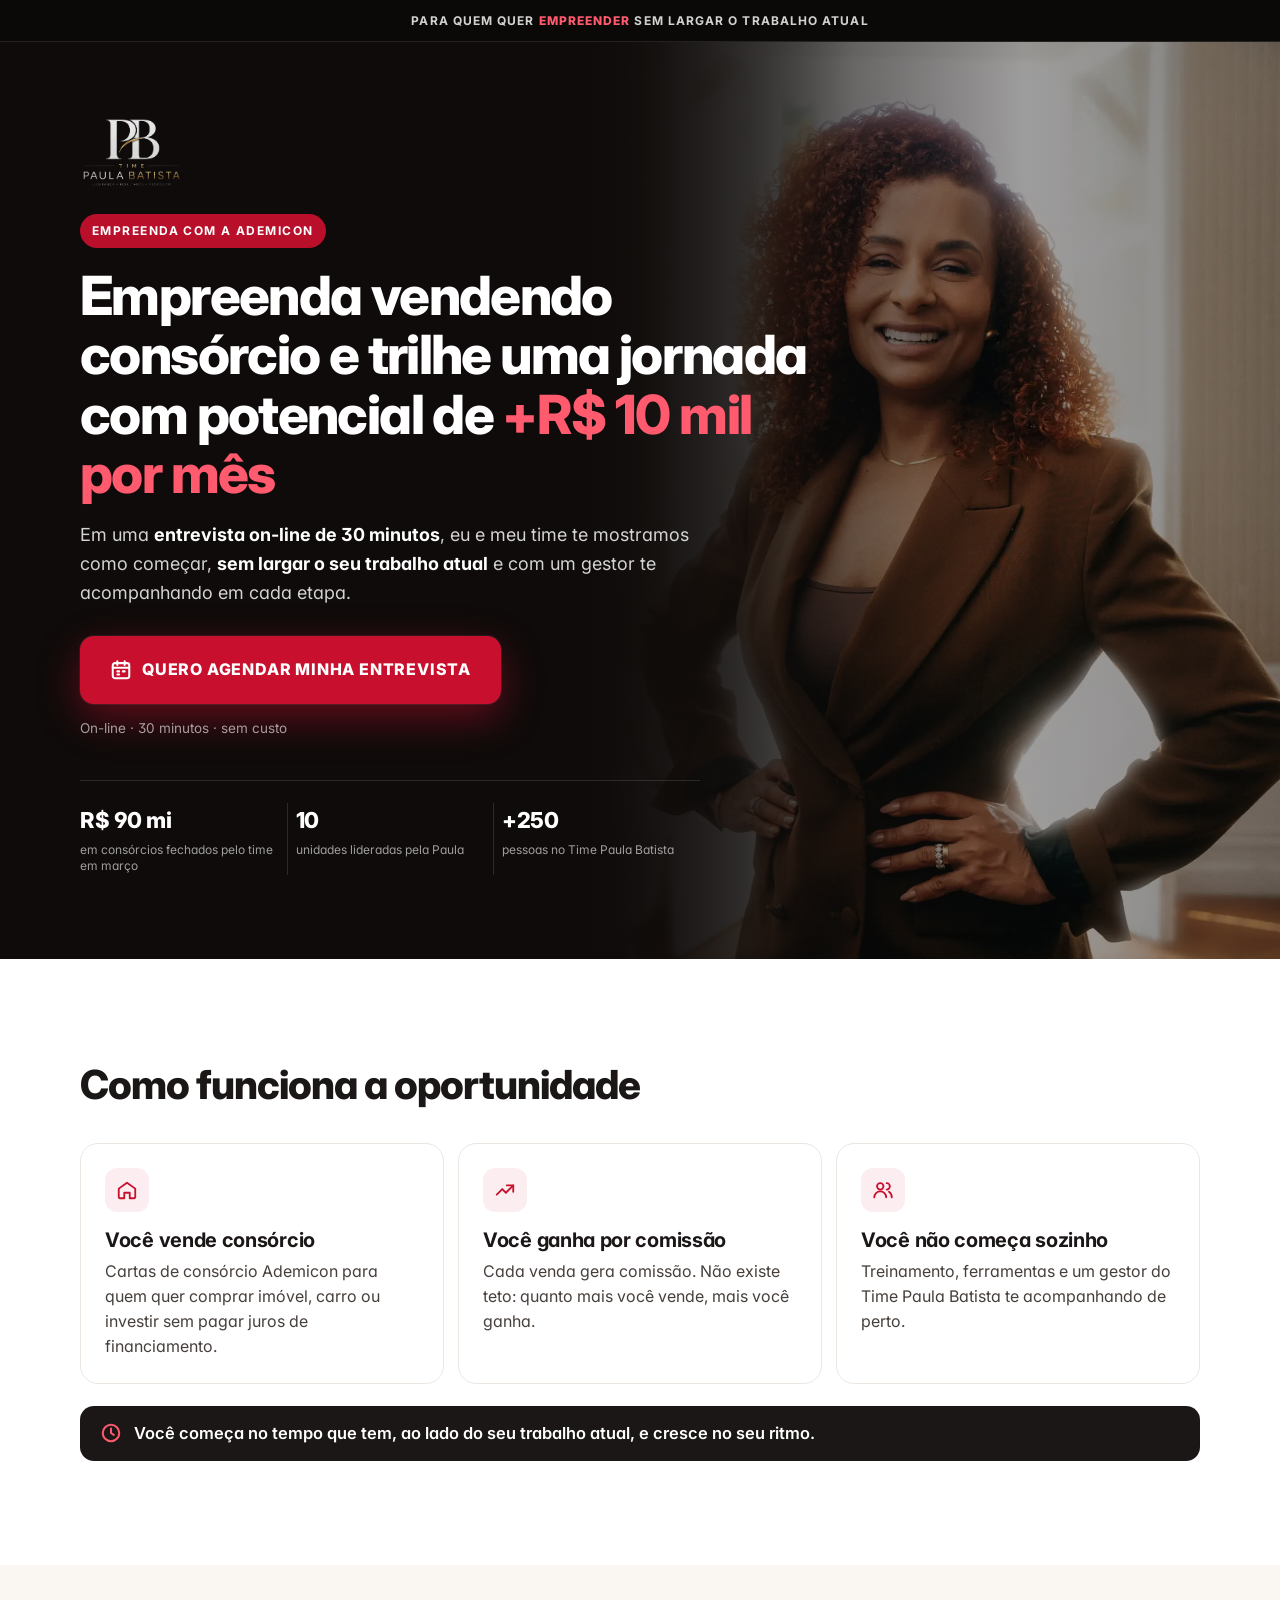
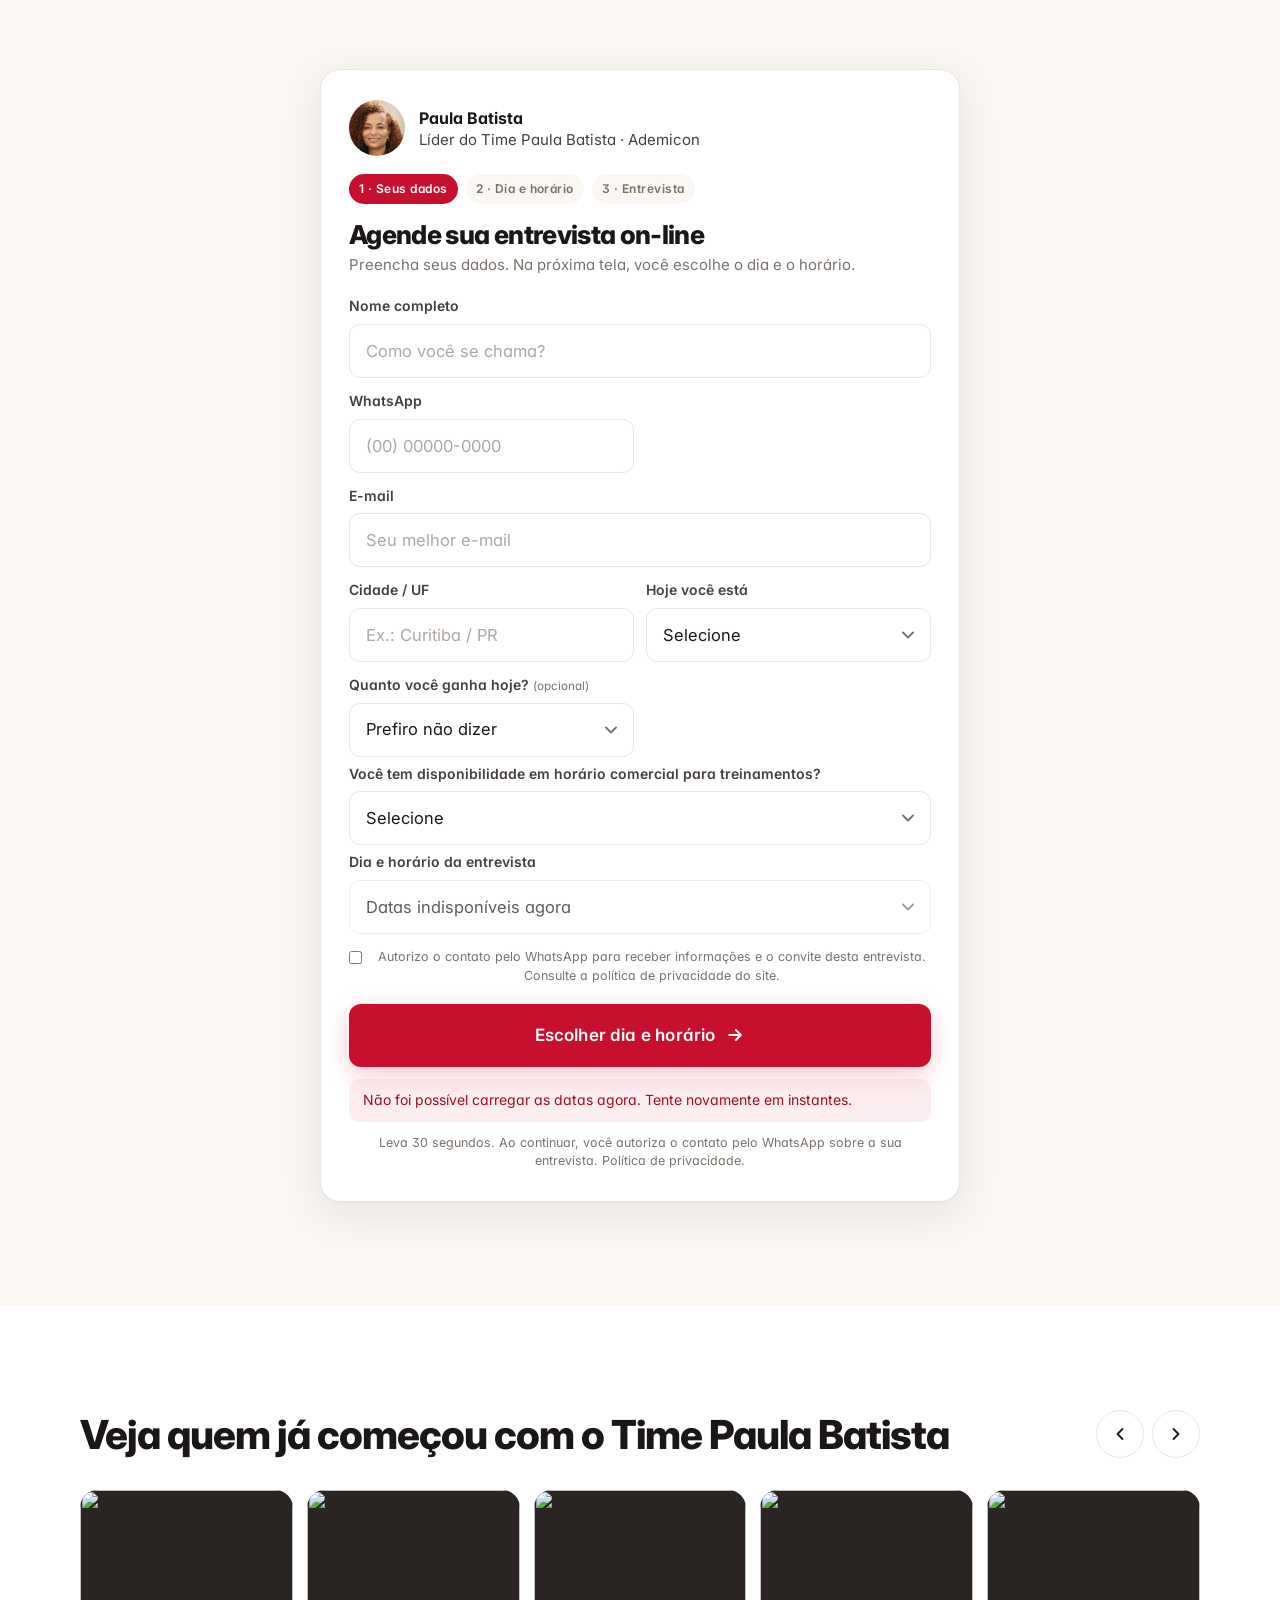
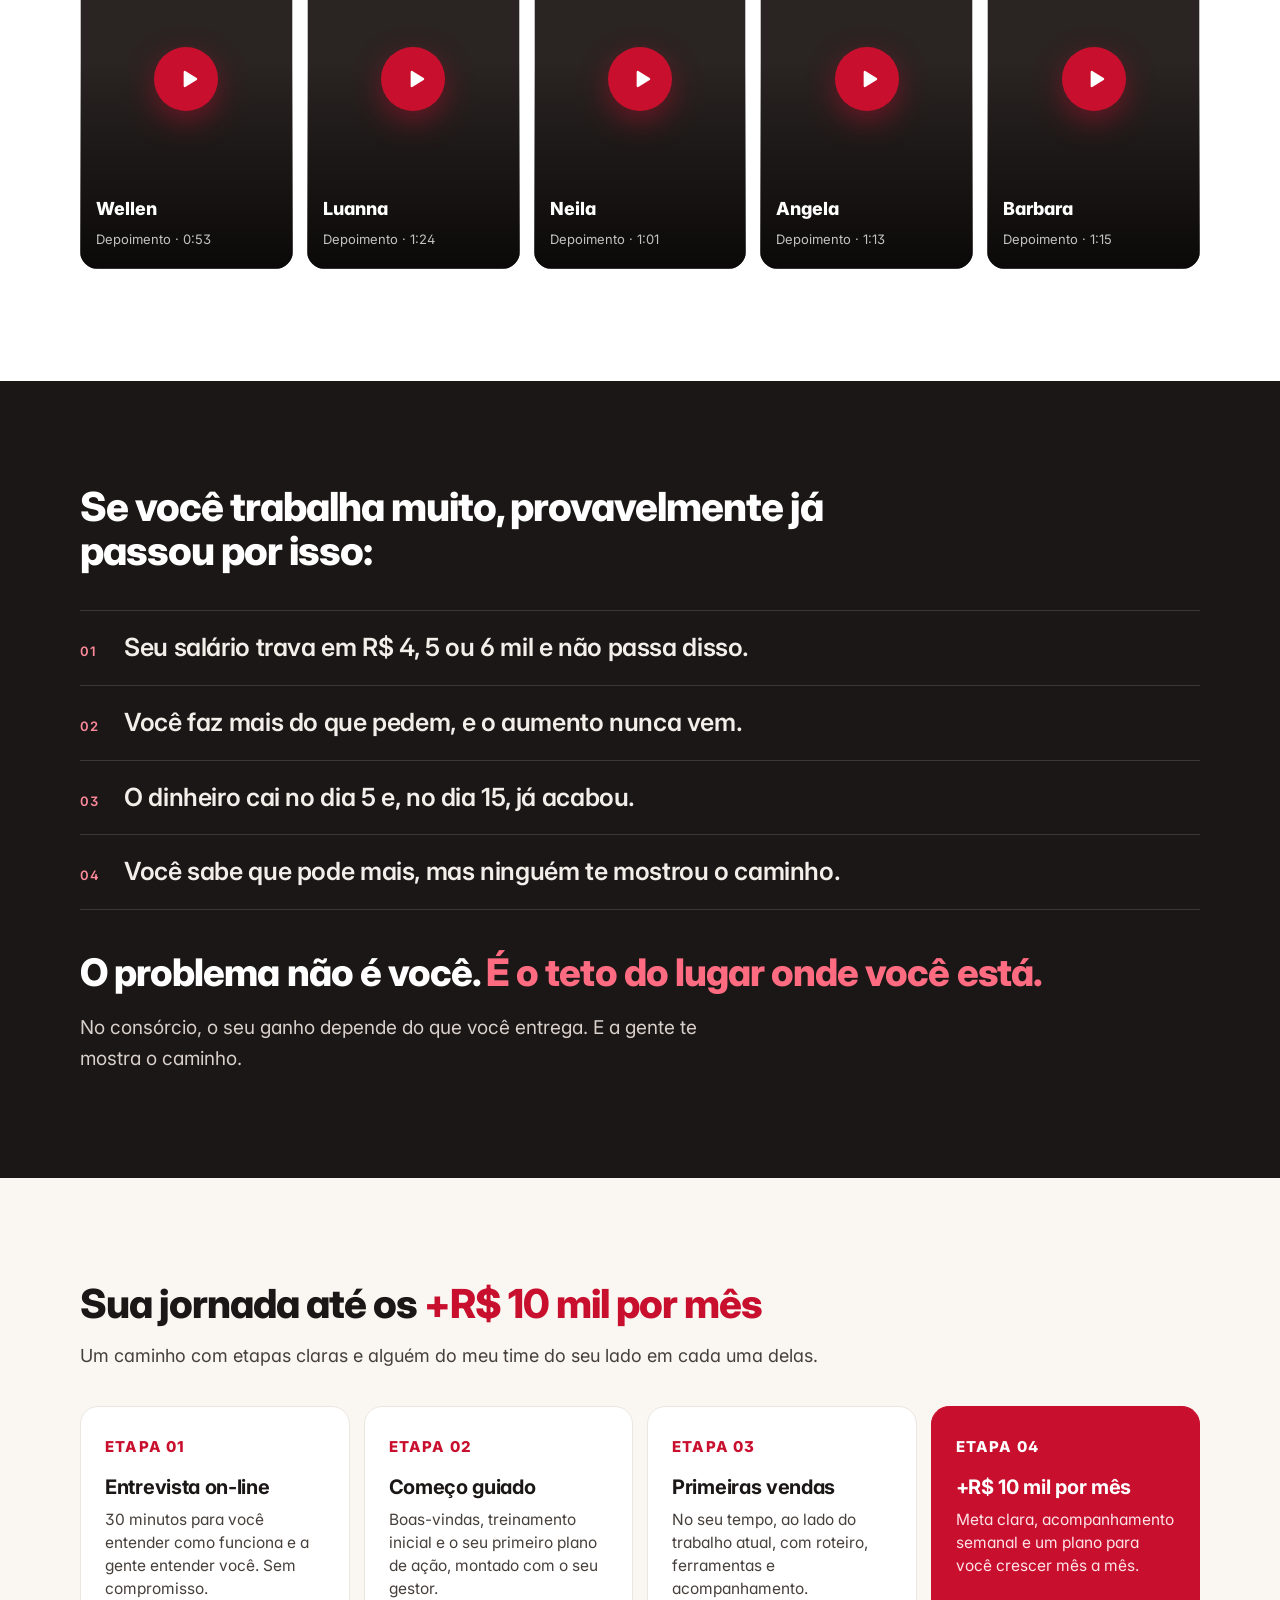
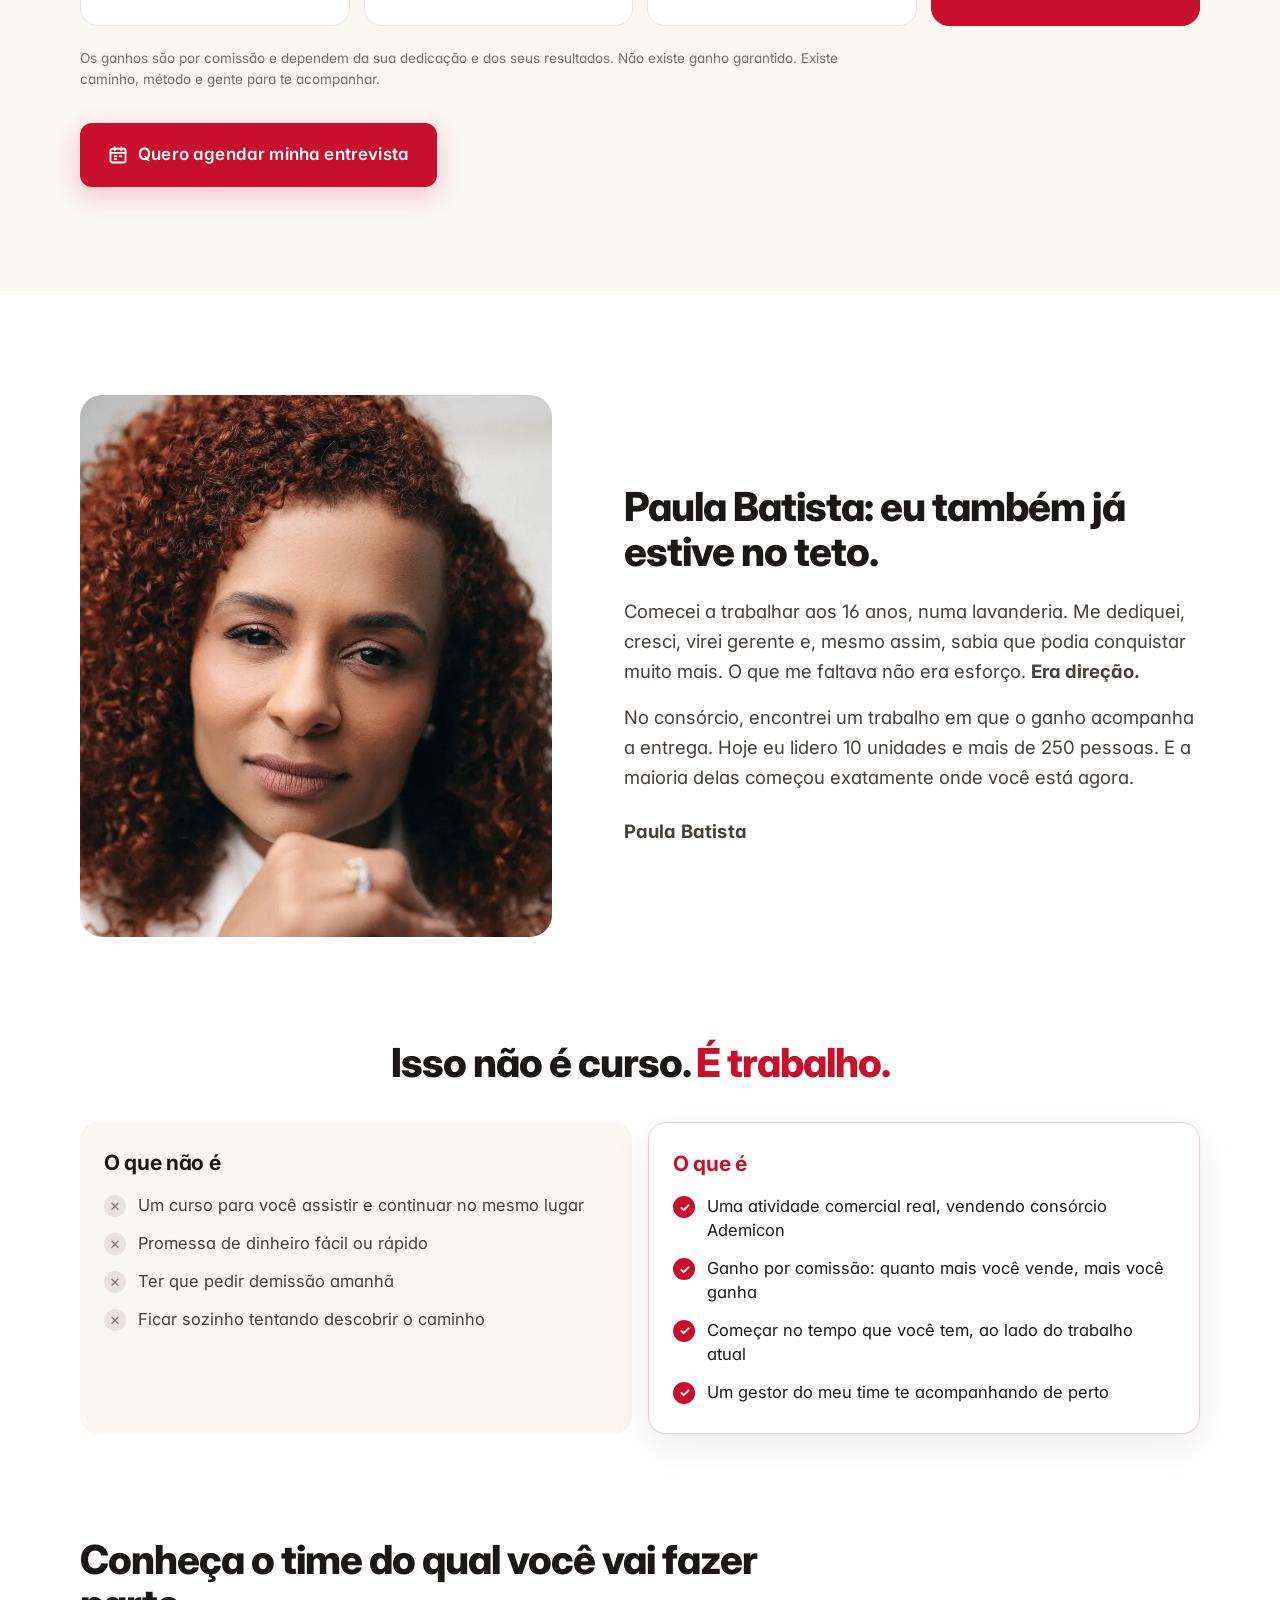
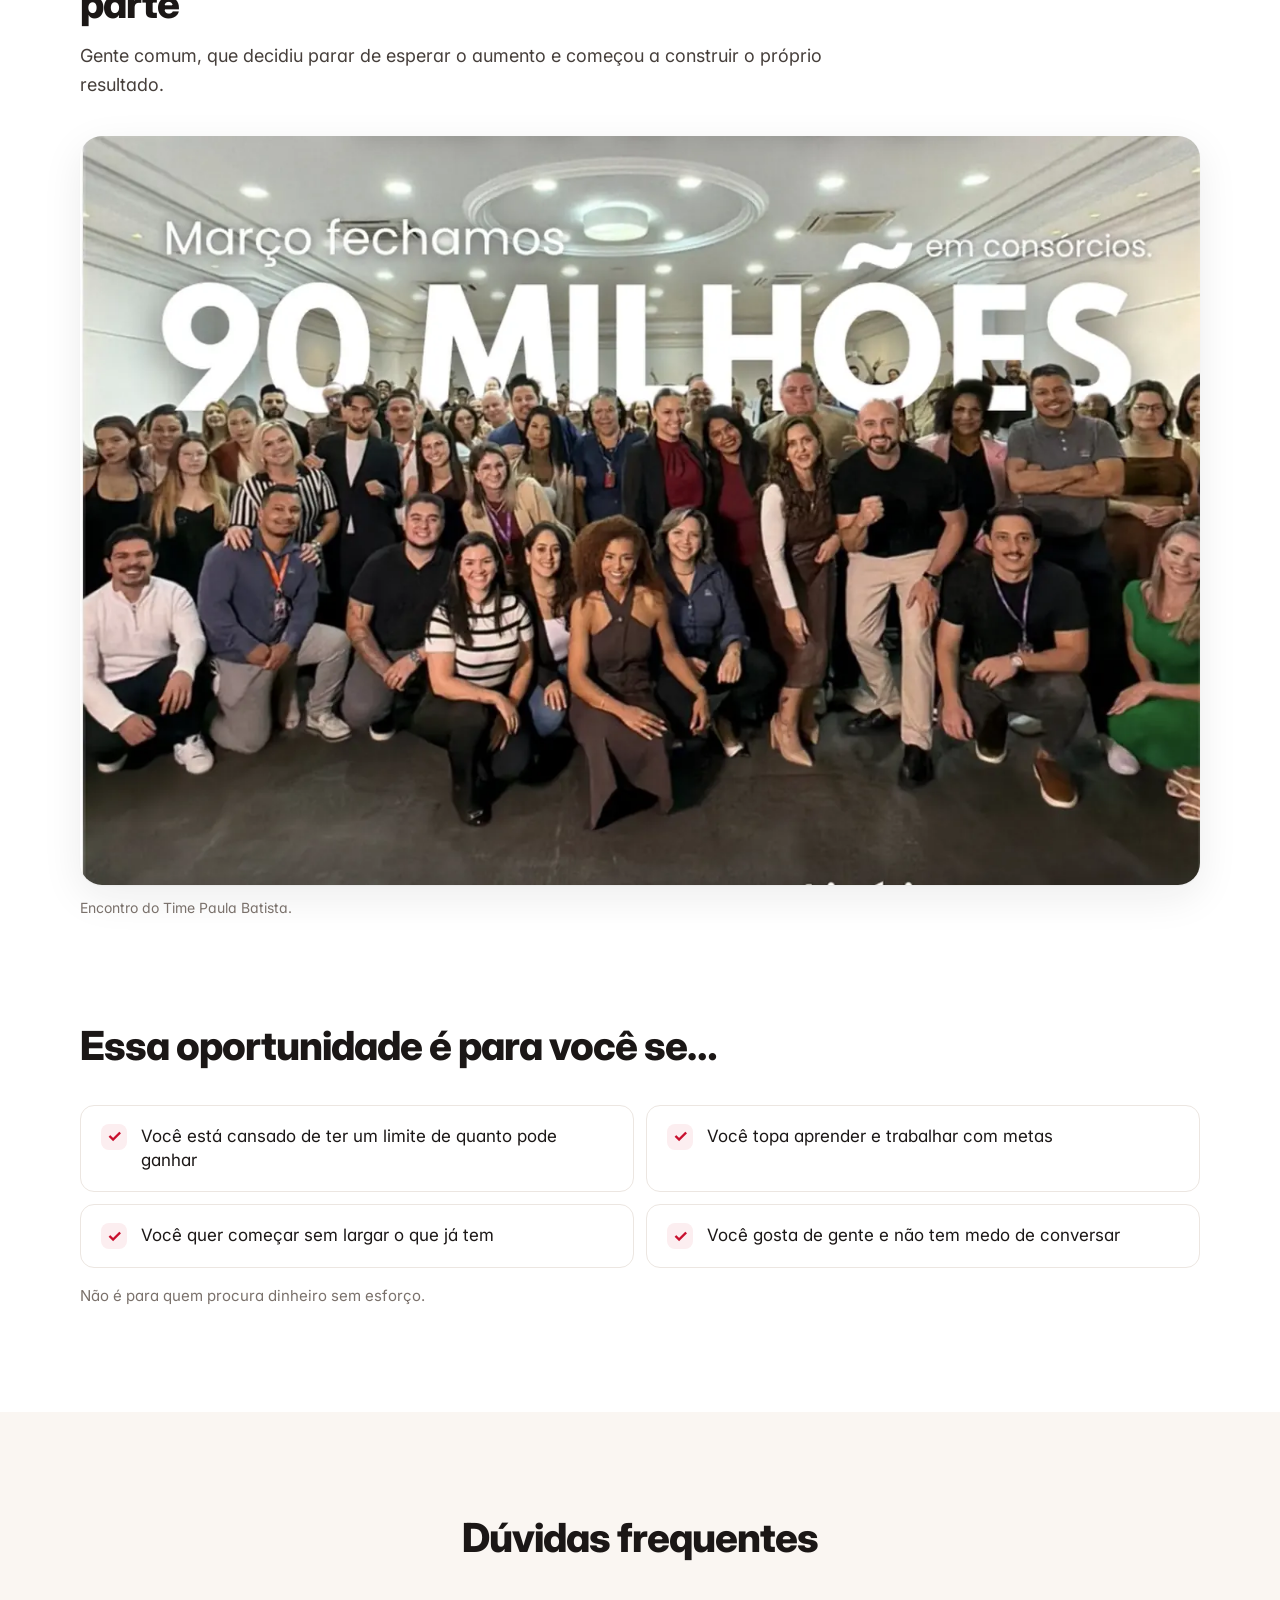
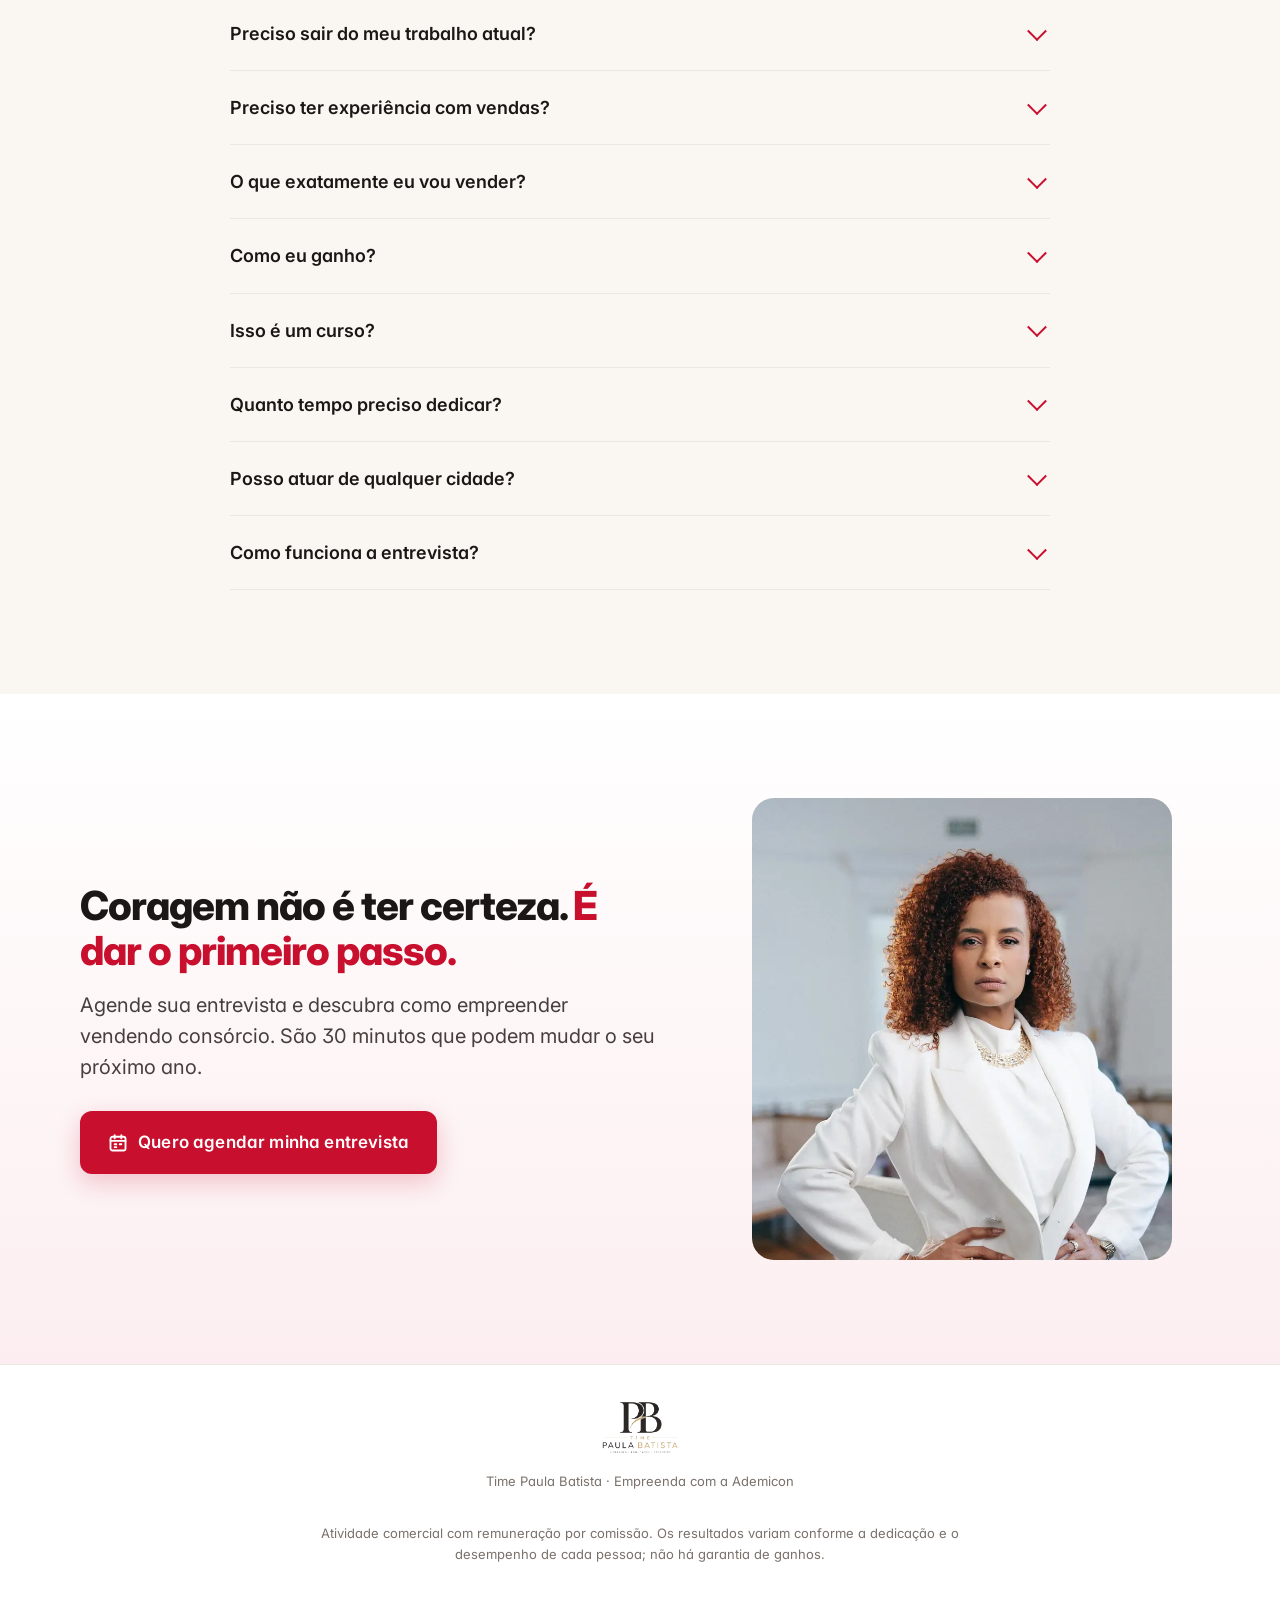
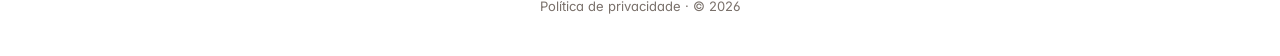
==== commit dc92da62: "Adiciona pergunta de qualificação (disponibilidade para treinamentos) Se a pessoa responder "Não" pa" ====
--- a/index.html
+++ b/index.html
@@ -21,11 +21,20 @@
 <!-- Meta Pixel -->
 <script>
 !function(f,b,e,v,n,t,s){if(f.fbq)return;n=f.fbq=function(){n.callMethod?n.callMethod.apply(n,arguments):n.queue.push(arguments)};if(!f._fbq)f._fbq=n;n.push=n;n.loaded=!0;n.version='2.0';n.queue=[];t=b.createElement(e);t.async=!0;t.src=v;s=b.getElementsByTagName(e)[0];s.parentNode.insertBefore(t,s)}(window,document,'script','https://connect.facebook.net/en_US/fbevents.js');
-fbq('init','878973324210681');
+fbq('init','4621300068191321');
 fbq('track','PageView');
 </script>
-<noscript><img height="1" width="1" style="display:none" src="https://www.facebook.com/tr?id=878973324210681&ev=PageView&noscript=1"/></noscript>
+<noscript><img height="1" width="1" style="display:none" src="https://www.facebook.com/tr?id=4621300068191321&ev=PageView&noscript=1"/></noscript>
 <!-- End Meta Pixel -->
+<!-- Microsoft Clarity -->
+<script type="text/javascript">
+    (function(c,l,a,r,i,t,y){
+        c[a]=c[a]||function(){(c[a].q=c[a].q||[]).push(arguments)};
+        t=l.createElement(r);t.async=1;t.src="https://www.clarity.ms/tag/"+i;
+        y=l.getElementsByTagName(r)[0];y.parentNode.insertBefore(t,y);
+    })(window, document, "clarity", "script", "z4ub8dftwh");
+</script>
+<!-- End Microsoft Clarity -->
 </head>
 <body data-page="landing">
 
@@ -140,16 +149,28 @@
             </div>
           </div>
           <div class="field full" style="margin-top:6px">
-            <label for="datas">Dia e horário da entrevista</label>
-            <select class="select" id="datas" name="datas" required disabled>
-              <option value="">Carregando datas…</option>
+            <label for="disponibilidade">Você tem disponibilidade em horário comercial para treinamentos?</label>
+            <select class="select" id="disponibilidade" name="disponibilidade" required>
+              <option value="">Selecione</option>
+              <option value="sim">Sim</option>
+              <option value="nao">Não</option>
             </select>
-            <p class="err">Escolha um dia e horário.</p>
+            <p class="err">Escolha uma opção.</p>
           </div>
-          <label class="form-note" style="display:flex;gap:10px;align-items:flex-start;margin-top:14px"><input type="checkbox" name="consentimento" required style="margin-top:3px"><span>Autorizo o contato pelo WhatsApp para receber informações e o convite desta entrevista. Consulte a política de privacidade do site.</span></label>
-          <button class="btn btn-block" type="submit" style="margin-top:18px"><span>Escolher dia e horário</span><svg viewBox="0 0 24 24" fill="none" stroke="currentColor" stroke-width="2.2" stroke-linecap="round" stroke-linejoin="round"><path d="M5 12h14M13 6l6 6-6 6"/></svg></button>
-          <p class="form-status" id="formStatus" role="alert"></p>
-          <p class="form-note">Leva 30 segundos. Ao continuar, você autoriza o contato pelo WhatsApp sobre a sua entrevista. Política de privacidade.</p>
+          <p class="form-status" id="dispoStatus" role="alert" style="margin-top:6px">Que pena! Para seguir com A Oportunidade é preciso ter disponibilidade em horário comercial para os treinamentos. Mas você ainda pode fazer parte: indique pessoas interessadas em consórcio e ganhe como indicador(a) de vendas.</p>
+          <div id="etapaAgendamento">
+            <div class="field full" style="margin-top:6px">
+              <label for="datas">Dia e horário da entrevista</label>
+              <select class="select" id="datas" name="datas" required disabled>
+                <option value="">Carregando datas…</option>
+              </select>
+              <p class="err">Escolha um dia e horário.</p>
+            </div>
+            <label class="form-note" style="display:flex;gap:10px;align-items:flex-start;margin-top:14px"><input type="checkbox" name="consentimento" required style="margin-top:3px"><span>Autorizo o contato pelo WhatsApp para receber informações e o convite desta entrevista. Consulte a política de privacidade do site.</span></label>
+            <button class="btn btn-block" type="submit" style="margin-top:18px"><span>Escolher dia e horário</span><svg viewBox="0 0 24 24" fill="none" stroke="currentColor" stroke-width="2.2" stroke-linecap="round" stroke-linejoin="round"><path d="M5 12h14M13 6l6 6-6 6"/></svg></button>
+            <p class="form-status" id="formStatus" role="alert"></p>
+            <p class="form-note">Leva 30 segundos. Ao continuar, você autoriza o contato pelo WhatsApp sobre a sua entrevista. Política de privacidade.</p>
+          </div>
         </form>
       </div>
     </div>
@@ -370,6 +391,18 @@
 const btn=form.querySelector('button[type=submit]');
 const btnTexto=btn.querySelector('span');
 function mostrarStatus(t){statusEl.textContent=t;statusEl.classList.add('show');}
+const dispoEl=document.getElementById('disponibilidade');
+const dispoStatusEl=document.getElementById('dispoStatus');
+const etapaAgendamentoEl=document.getElementById('etapaAgendamento');
+function aplicarDisponibilidade(){
+  const semDisponibilidade=dispoEl.value==='nao';
+  dispoStatusEl.classList.toggle('show',semDisponibilidade);
+  etapaAgendamentoEl.style.display=semDisponibilidade?'none':'';
+  datasEl.disabled=semDisponibilidade?true:datasEl.disabled;
+  datasEl.required=!semDisponibilidade;
+  form.querySelector('input[name=consentimento]').required=!semDisponibilidade;
+}
+dispoEl.addEventListener('change',aplicarDisponibilidade);
 async function carregarDatas(){
   try{
     const r=await fetch(API,{method:'POST',headers:{'Content-Type':'application/json'},body:JSON.stringify({action:'proximas'})});
@@ -388,6 +421,8 @@
 form.addEventListener('submit',async(e)=>{
   e.preventDefault();
   statusEl.classList.remove('show');
+  if(!dispoEl.value){dispoEl.reportValidity();return;}
+  if(dispoEl.value==='nao'){return;}
   if(!datasEl.value){mostrarStatus('Escolha um dia e horário para continuar.');return;}
   const [data,horario]=datasEl.value.split('|');
   const f=new FormData(form);
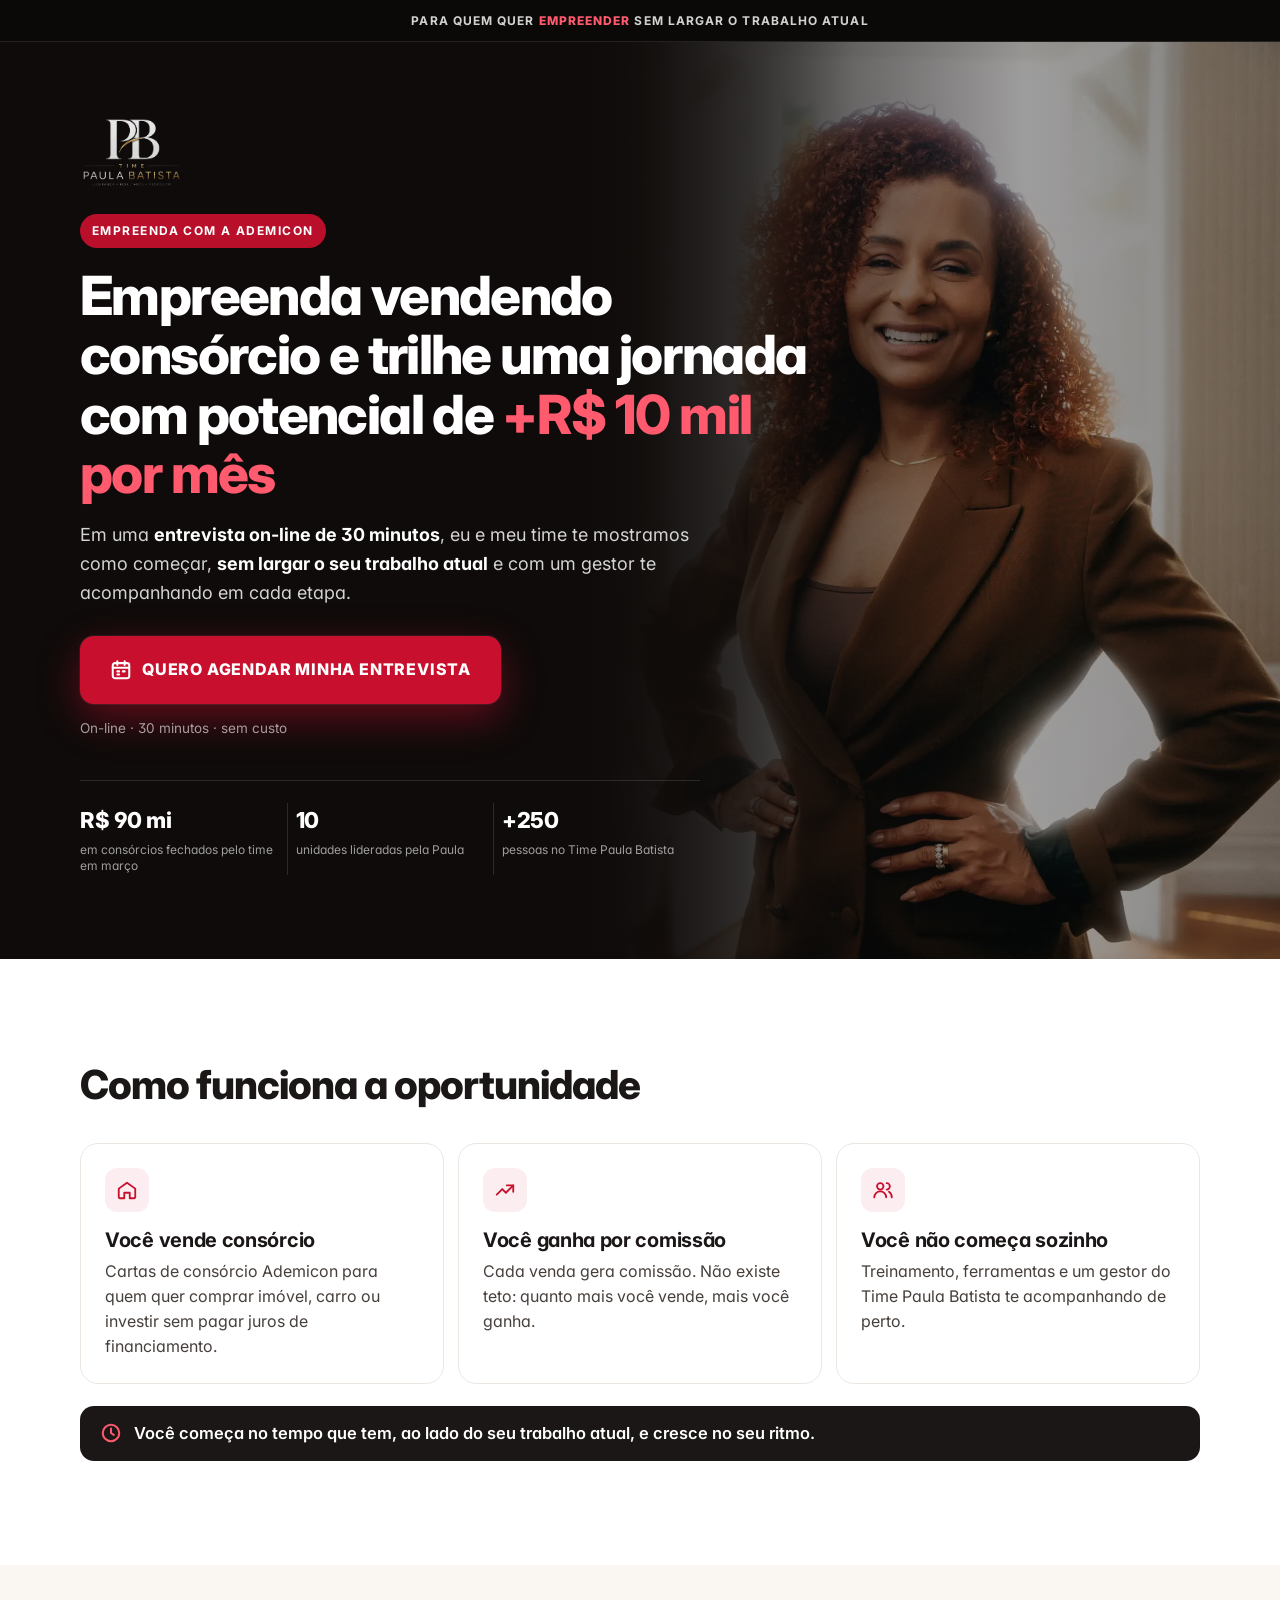
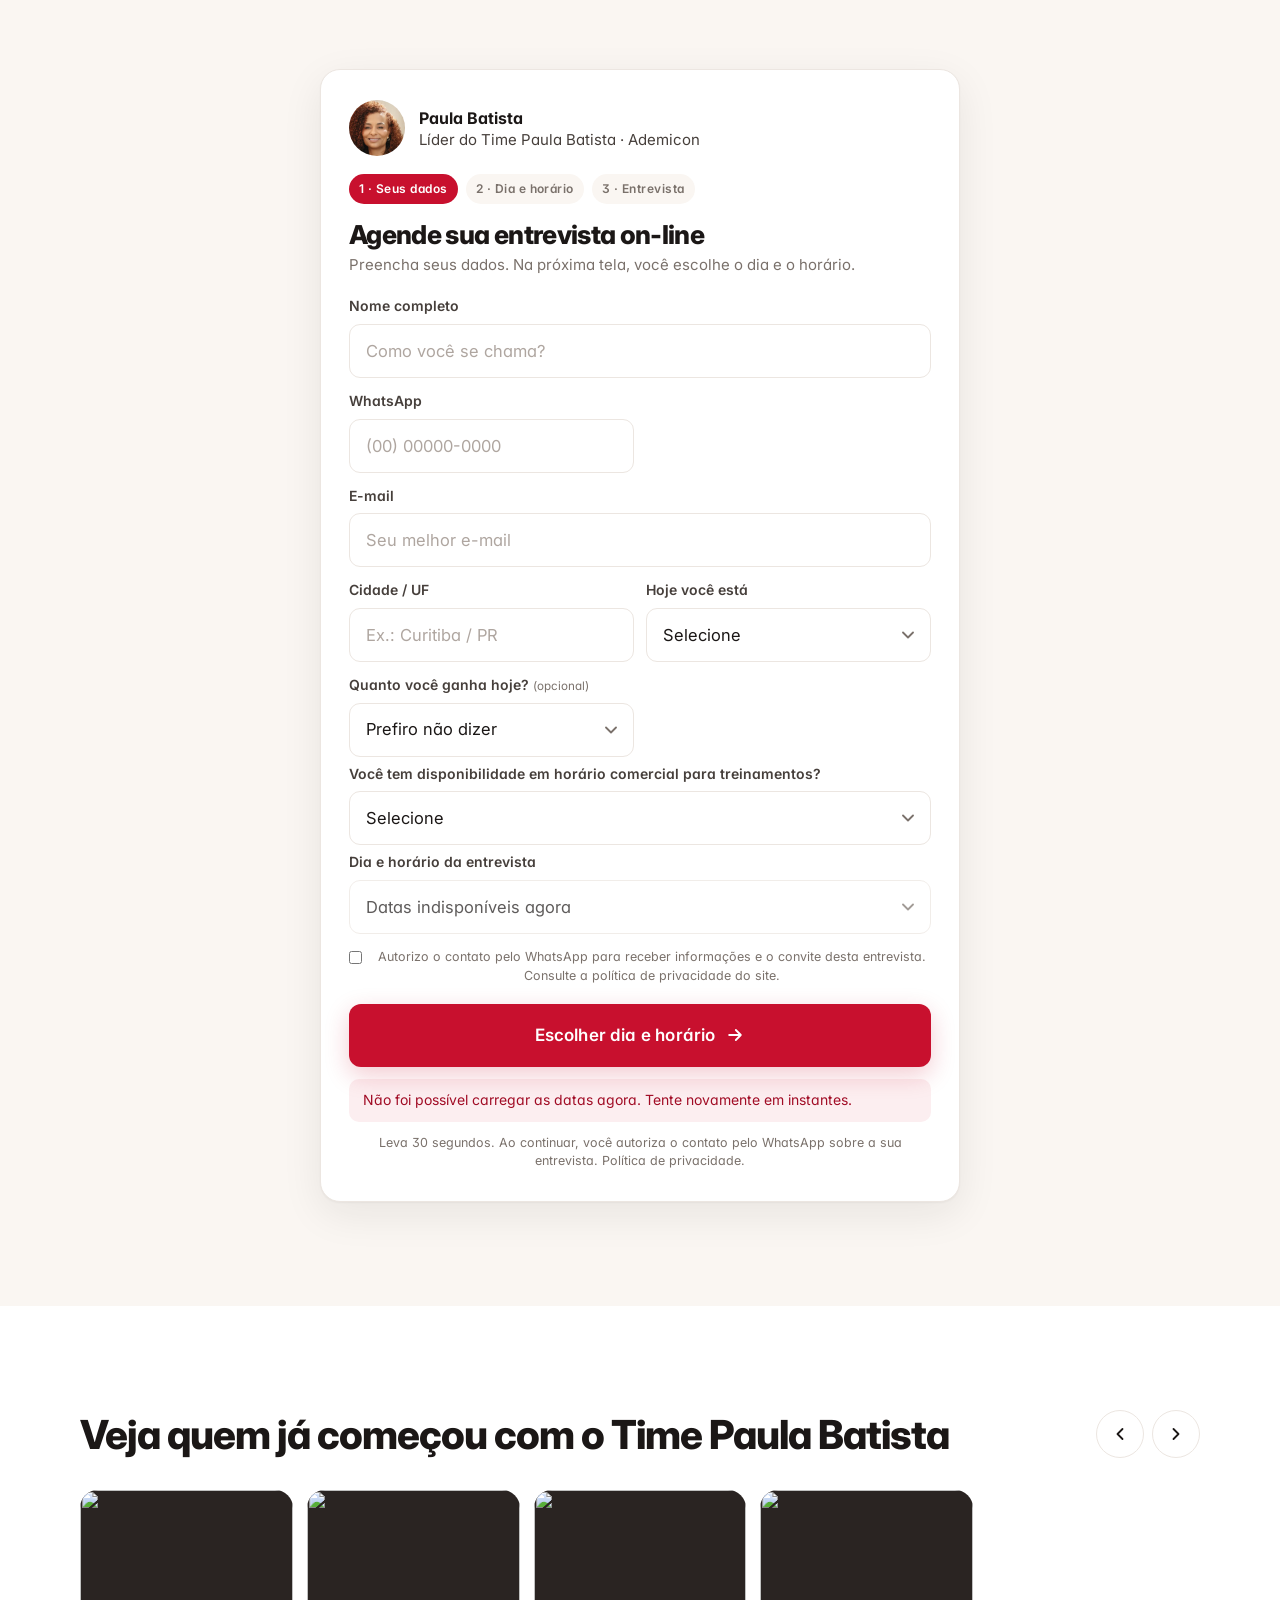
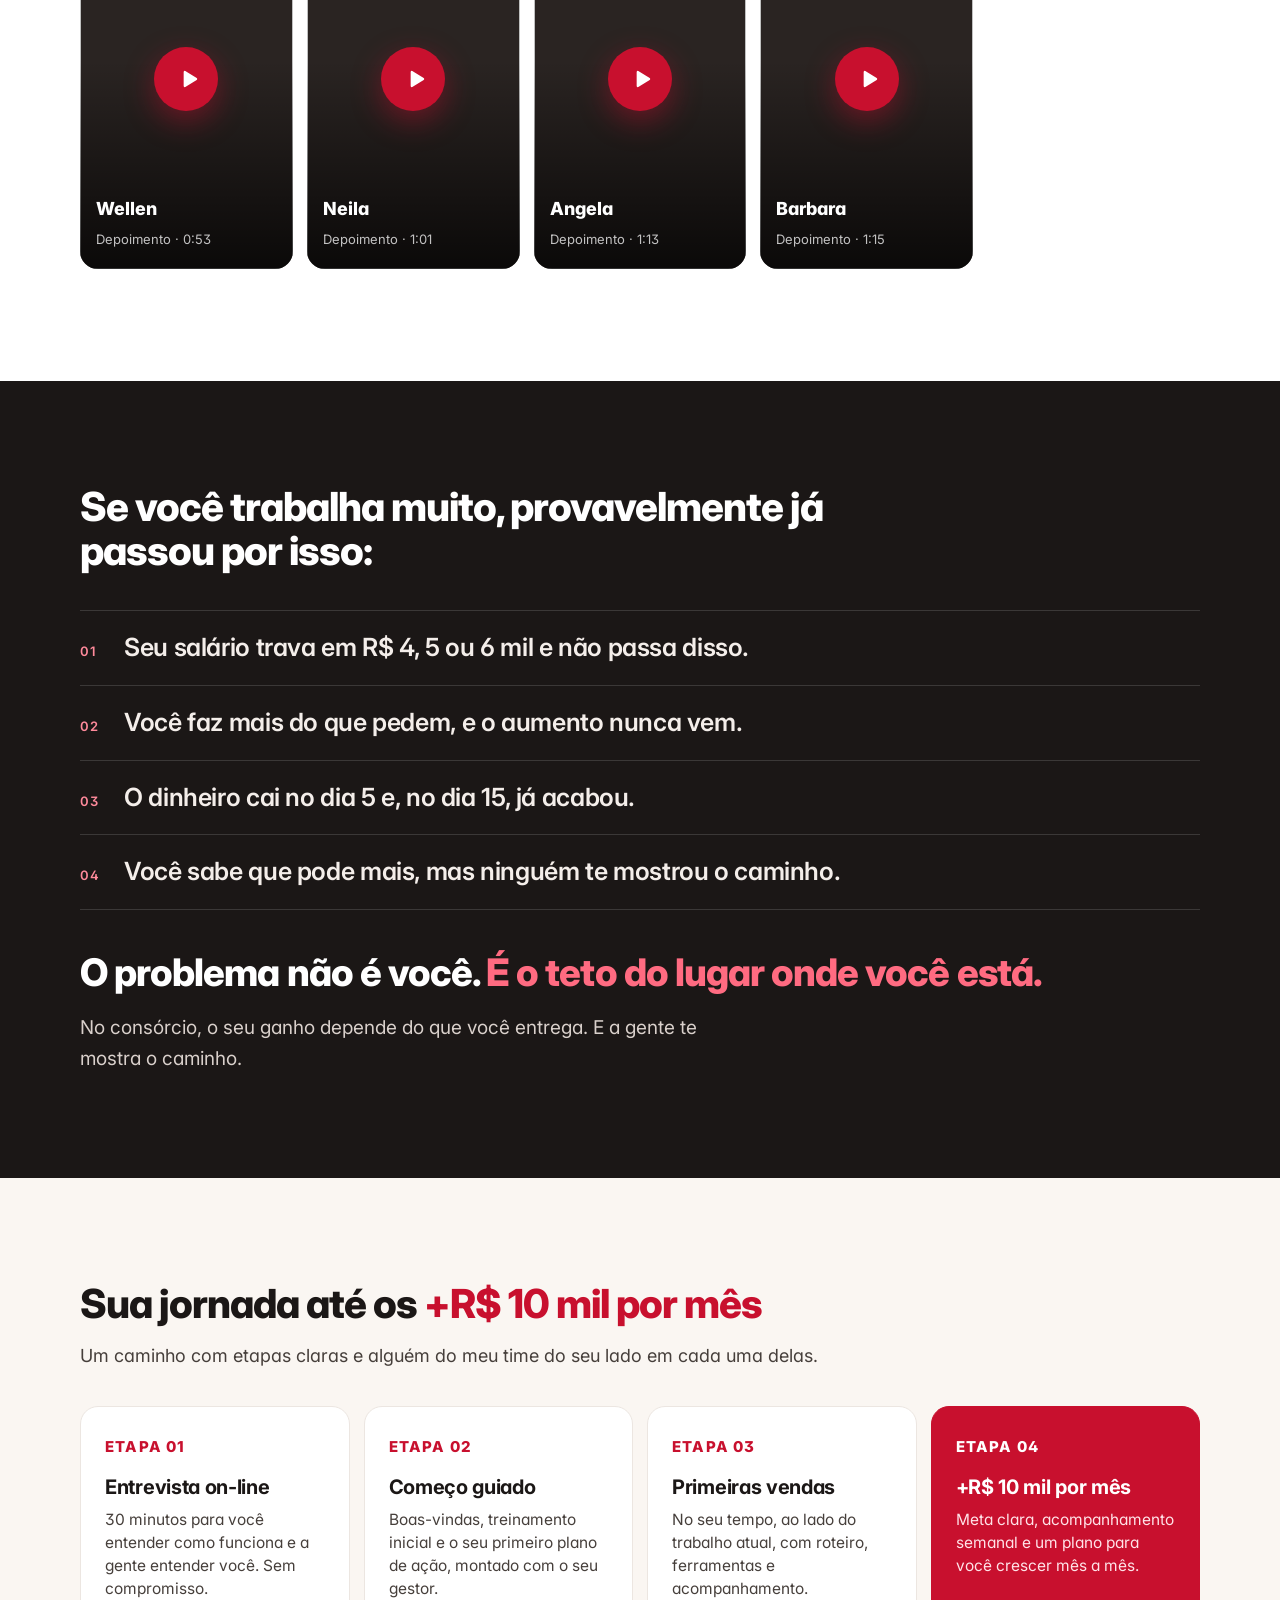
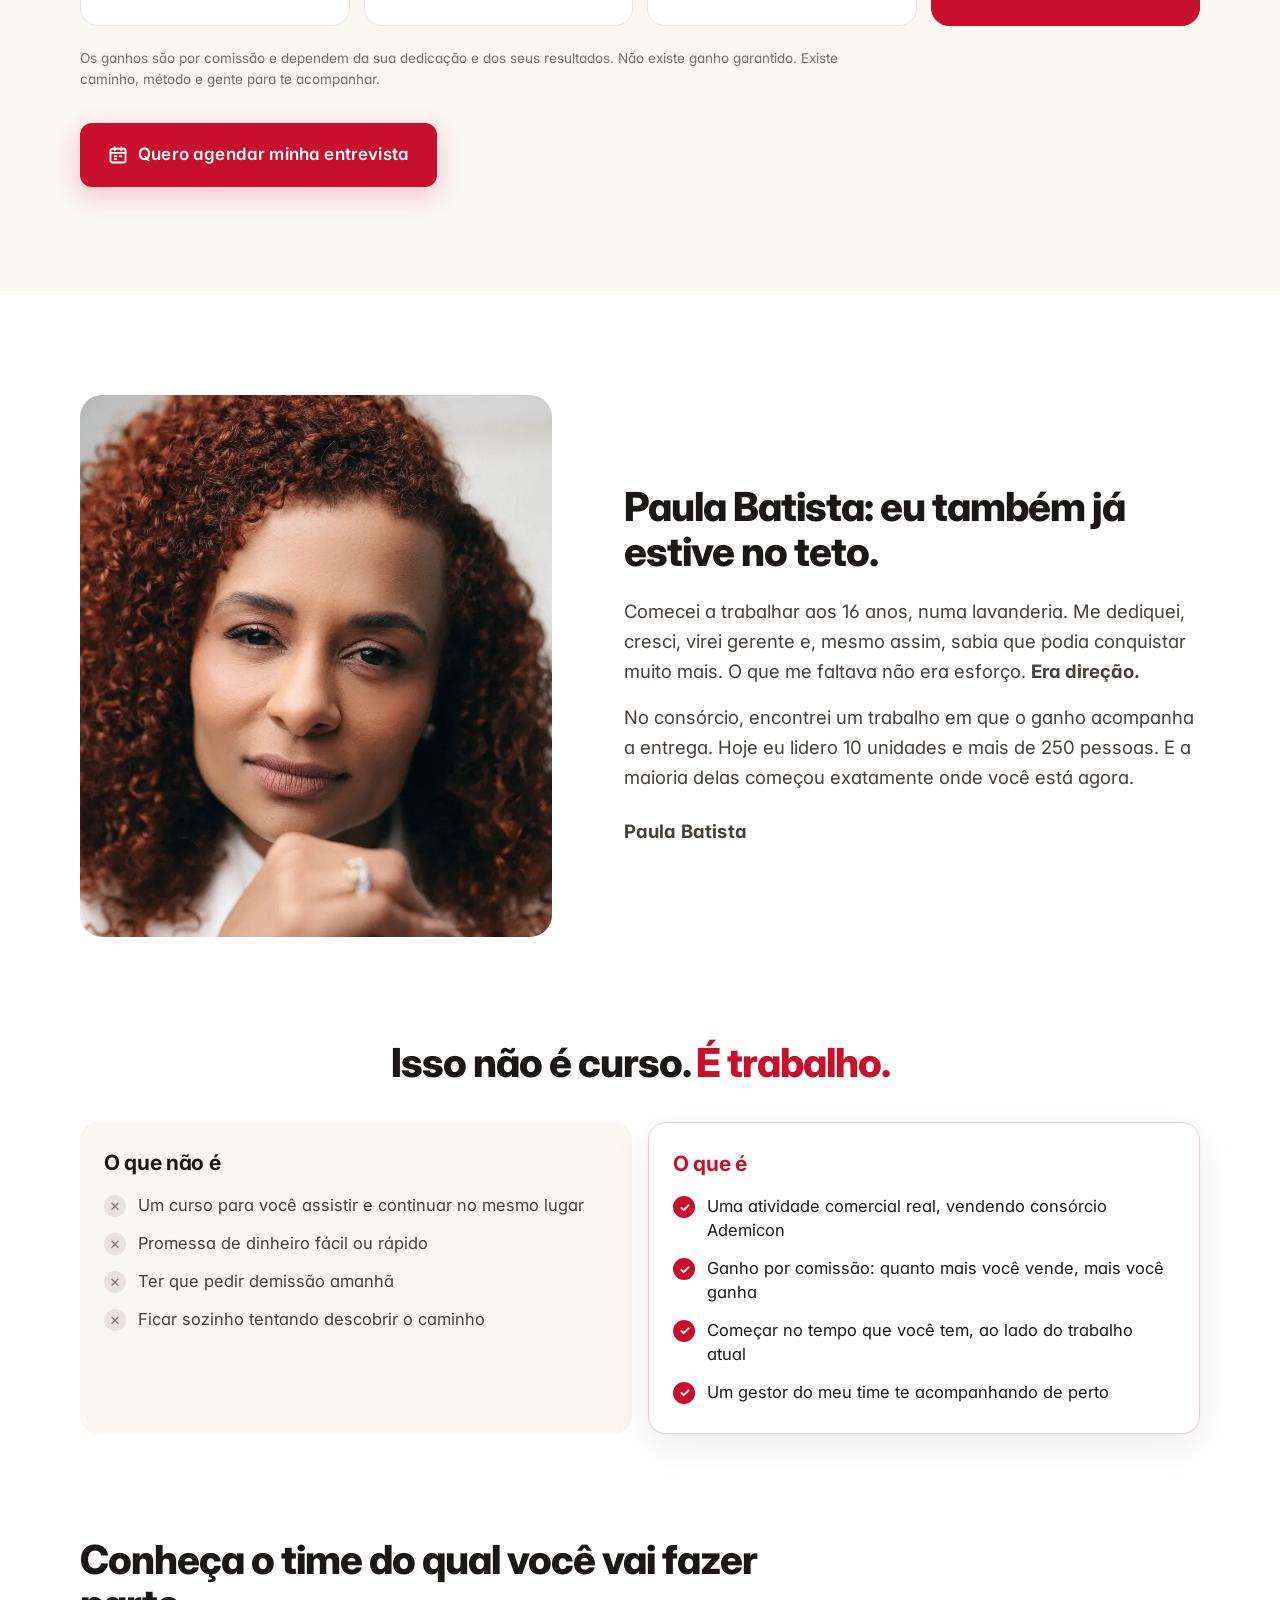
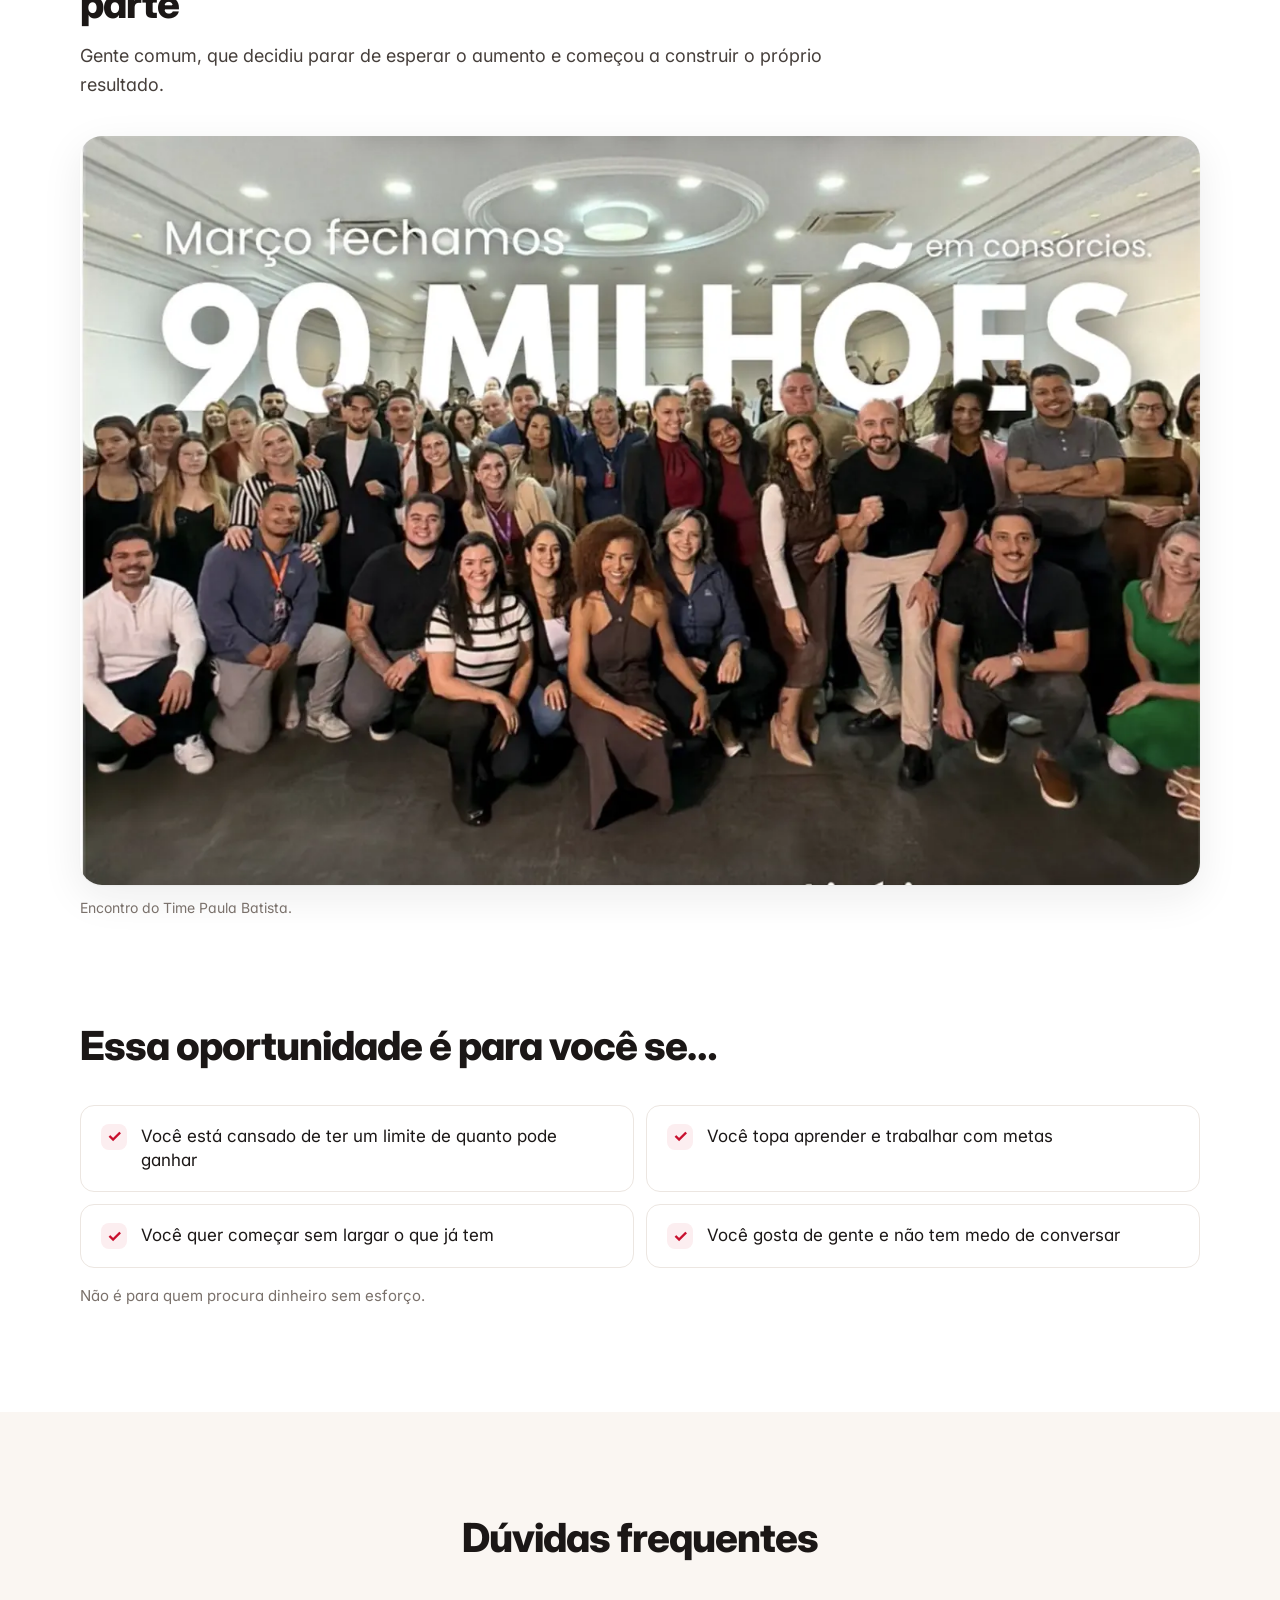
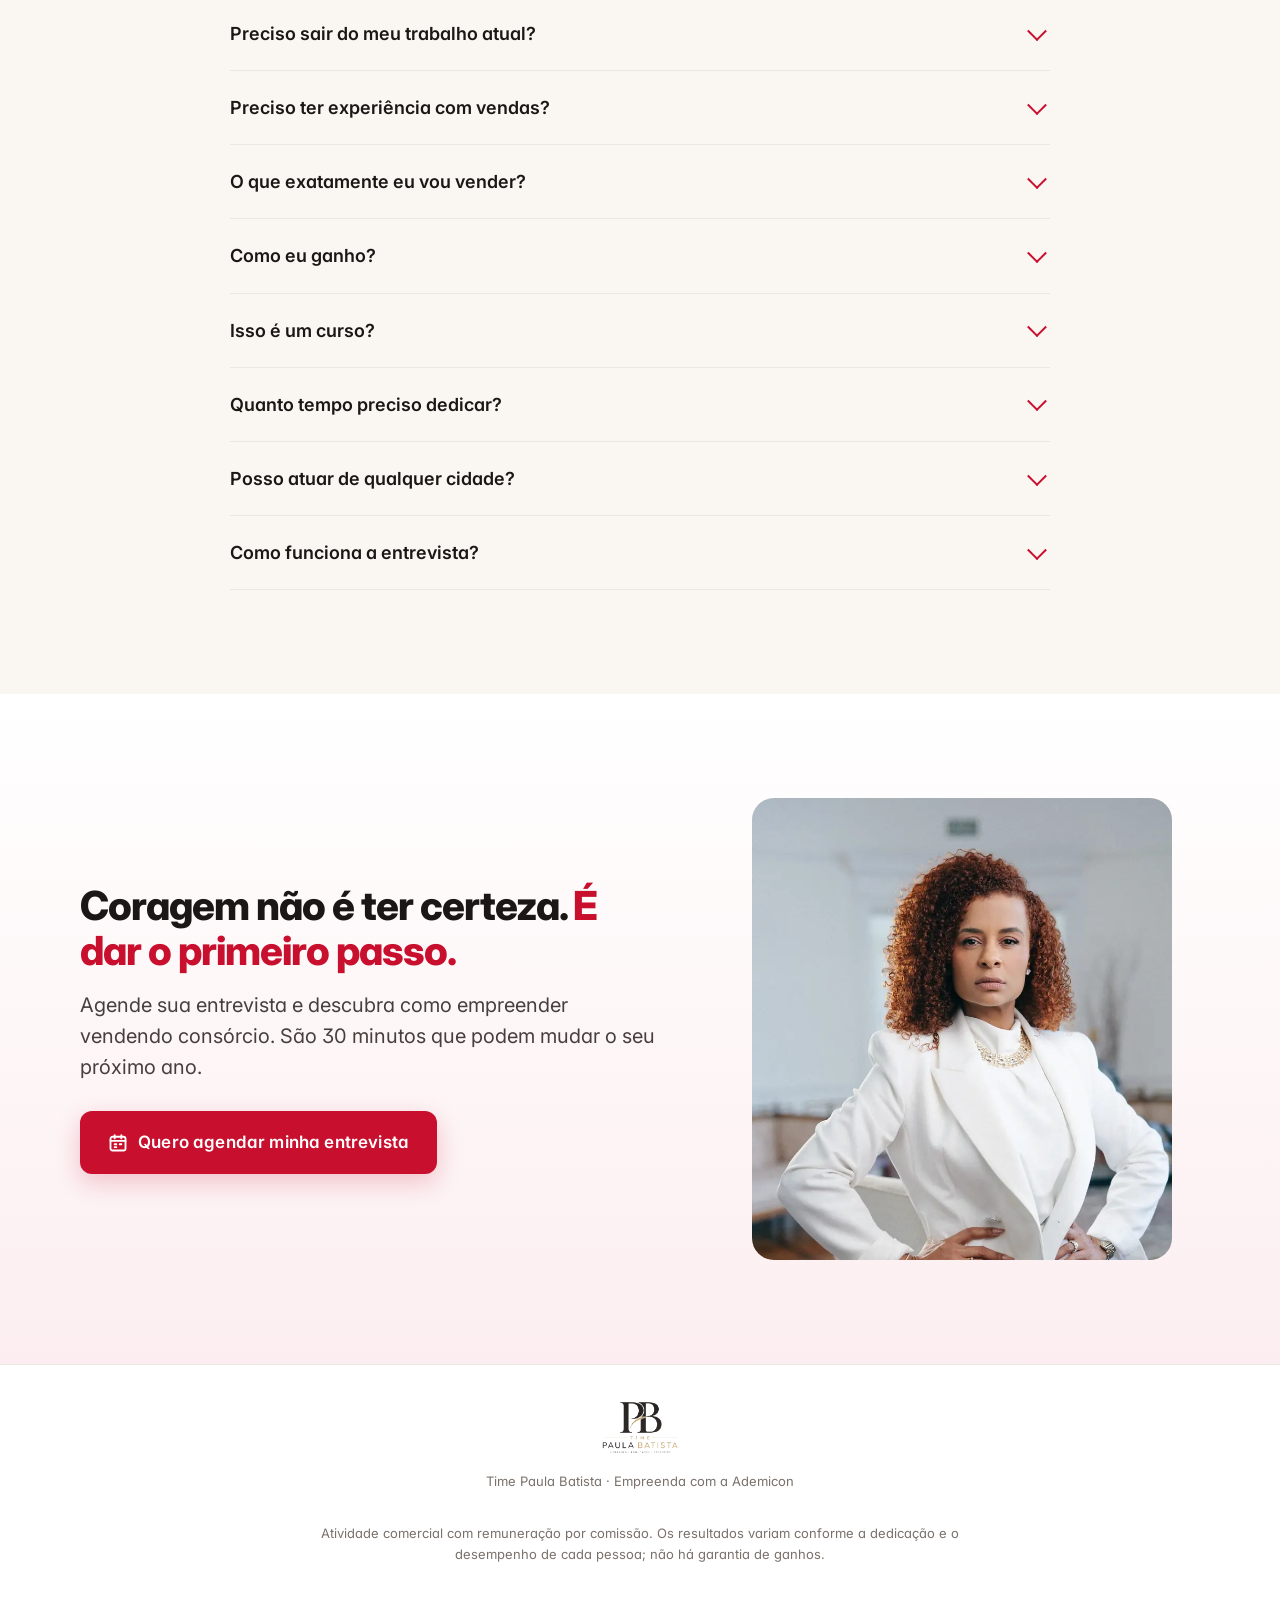
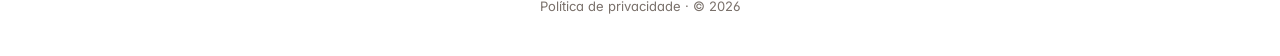
==== commit 3112d360: "Remove depoimento da Luana do carrossel Co-Authored-By: Claude Sonnet 5 <noreply@anthropic.com> Clau" ====
--- a/index.html
+++ b/index.html
@@ -157,7 +157,10 @@
             </select>
             <p class="err">Escolha uma opção.</p>
           </div>
-          <p class="form-status" id="dispoStatus" role="alert" style="margin-top:6px">Que pena! Para seguir com A Oportunidade é preciso ter disponibilidade em horário comercial para os treinamentos. Mas você ainda pode fazer parte: indique pessoas interessadas em consórcio e ganhe como indicador(a) de vendas.</p>
+          <div class="form-status" id="dispoStatus" role="alert" style="margin-top:6px">
+            <p style="margin:0">Que pena! Para seguir com A Oportunidade é preciso ter disponibilidade em horário comercial para os treinamentos. Mas você ainda pode fazer parte: indique pessoas interessadas em consórcio e ganhe como indicador(a) de vendas.</p>
+            <a class="btn btn-block" id="linkGrupoIndicadores" href="#" target="_blank" rel="noopener" style="margin-top:14px"><span>Entrar no grupo de indicadores</span></a>
+          </div>
           <div id="etapaAgendamento">
             <div class="field full" style="margin-top:6px">
               <label for="datas">Dia e horário da entrevista</label>
@@ -194,13 +197,6 @@
               <img src="https://i.vimeocdn.com/video/2184502793-b2ab802d2704db2a3dfb5db972aa78e437ae3cadd28ea15335a10f410594a505-d_540x960" alt="" width="540" height="960" loading="lazy">
               <span class="tbtn" aria-hidden="true"><svg viewBox="0 0 24 24" fill="currentColor"><path d="M8 5.5v13a1 1 0 0 0 1.5.86l10.5-6.5a1 1 0 0 0 0-1.72L9.5 4.64A1 1 0 0 0 8 5.5Z"/></svg></span>
               <span class="tmeta"><b>Wellen</b><span>Depoimento · 0:53</span></span>
-            </button>
-          </li>
-          <li class="tcard">
-            <button type="button" class="tplay" data-vimeo="1213755674" data-h="13ae477836" aria-label="Assistir ao depoimento de Luanna">
-              <img src="https://i.vimeocdn.com/video/2184502652-e451f2e1762b6c5a60f4050914044e99b6d74e3caee20018236cc686dd5a590a-d_540x960" alt="" width="540" height="960" loading="lazy">
-              <span class="tbtn" aria-hidden="true"><svg viewBox="0 0 24 24" fill="currentColor"><path d="M8 5.5v13a1 1 0 0 0 1.5.86l10.5-6.5a1 1 0 0 0 0-1.72L9.5 4.64A1 1 0 0 0 8 5.5Z"/></svg></span>
-              <span class="tmeta"><b>Luanna</b><span>Depoimento · 1:24</span></span>
             </button>
           </li>
           <li class="tcard">
@@ -391,8 +387,13 @@
 const btn=form.querySelector('button[type=submit]');
 const btnTexto=btn.querySelector('span');
 function mostrarStatus(t){statusEl.textContent=t;statusEl.classList.add('show');}
+// TODO: assim que o grupo de WhatsApp de indicadores existir, troque a linha abaixo pelo link real
+// (ex.: 'https://chat.whatsapp.com/XXXXXXXXXXXXXXXXXXXXXX') e publique de novo.
+const LINK_GRUPO_INDICADORES='';
 const dispoEl=document.getElementById('disponibilidade');
 const dispoStatusEl=document.getElementById('dispoStatus');
+const linkGrupoEl=document.getElementById('linkGrupoIndicadores');
+if(LINK_GRUPO_INDICADORES){linkGrupoEl.href=LINK_GRUPO_INDICADORES;}else{linkGrupoEl.style.display='none';}
 const etapaAgendamentoEl=document.getElementById('etapaAgendamento');
 function aplicarDisponibilidade(){
   const semDisponibilidade=dispoEl.value==='nao';
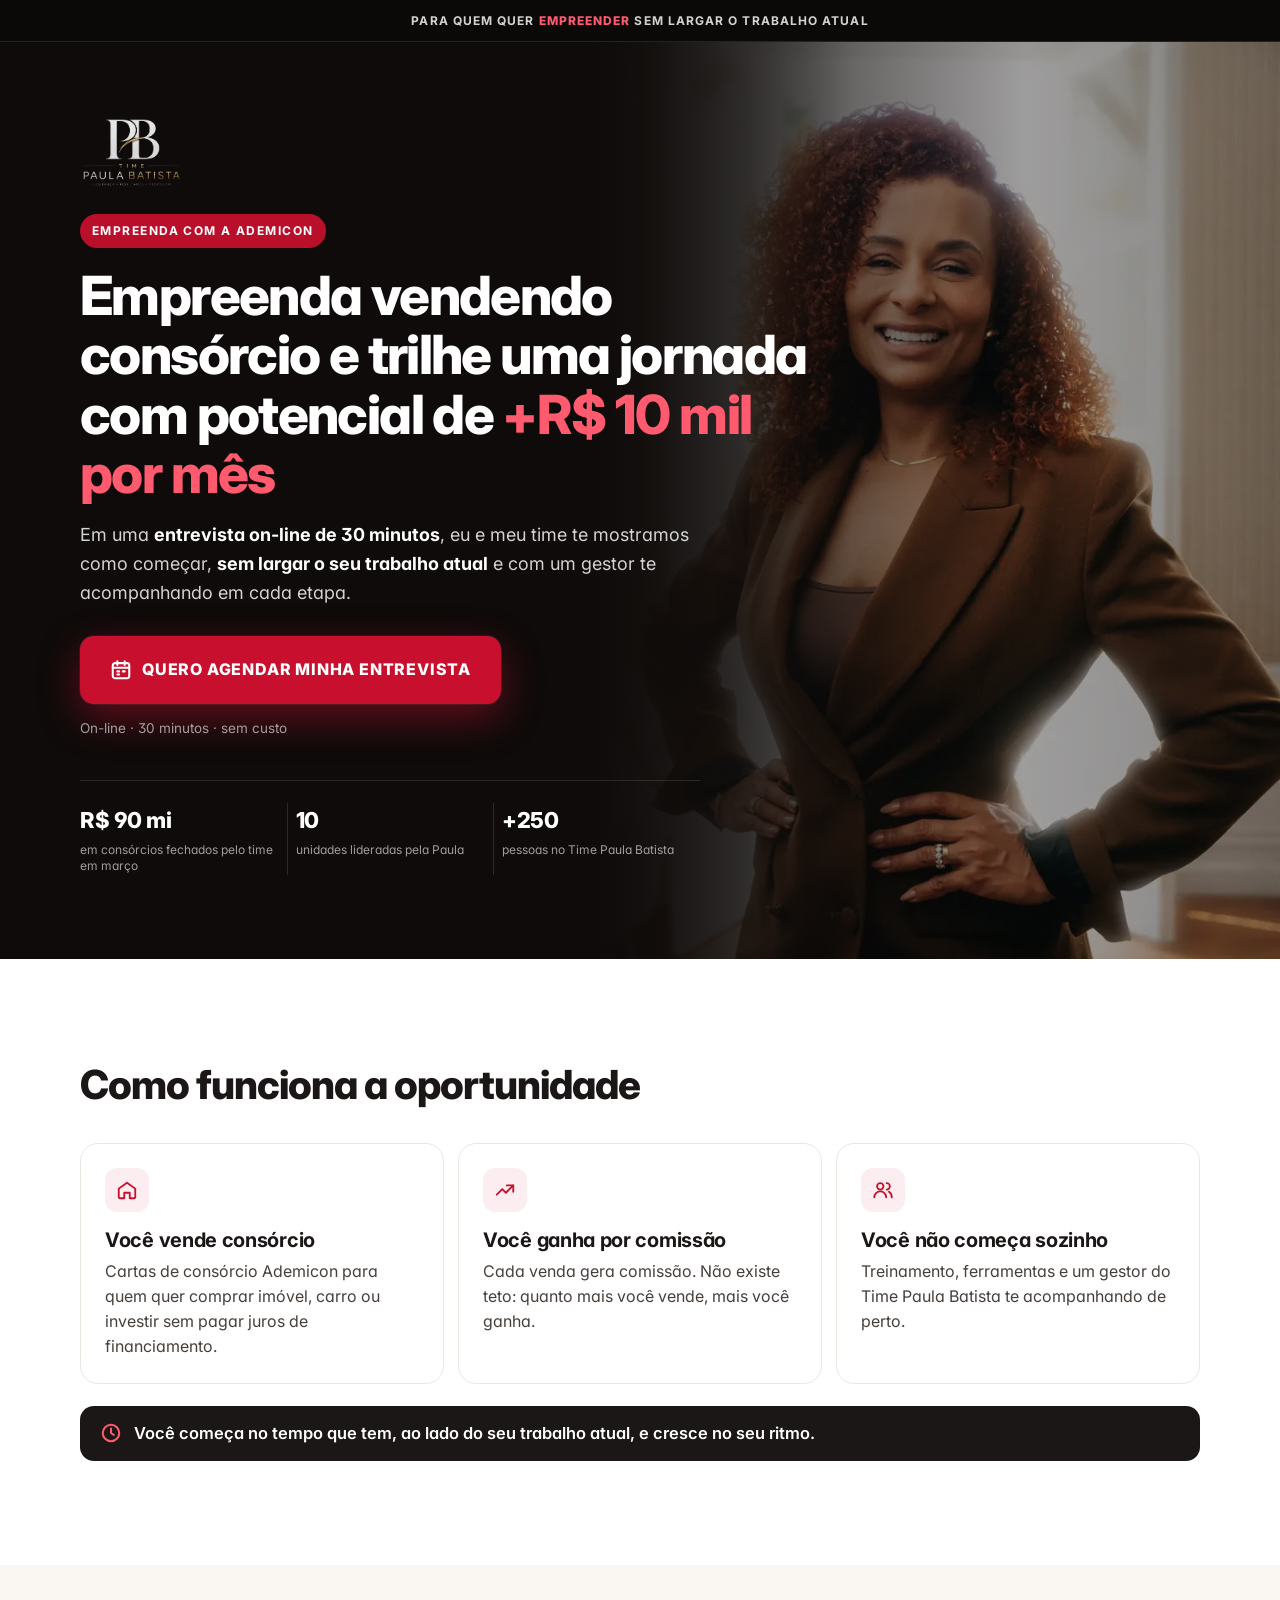
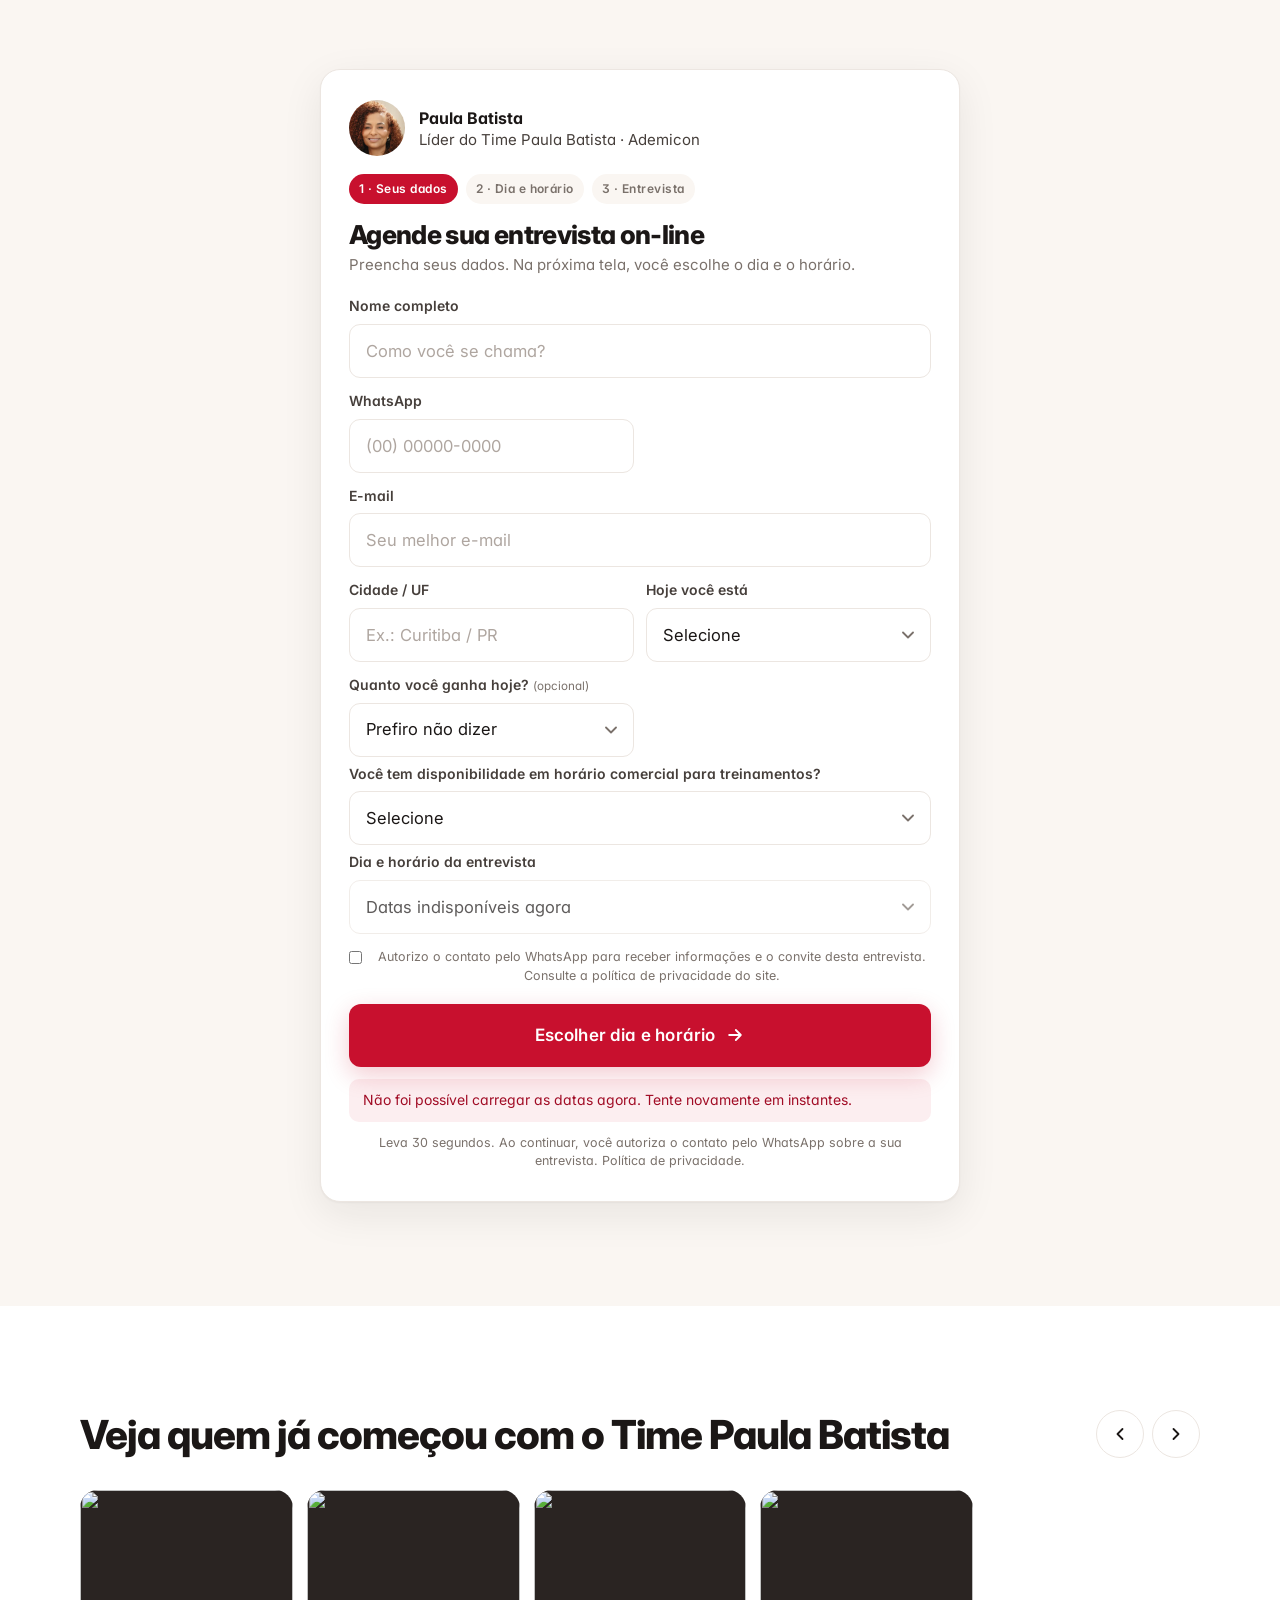
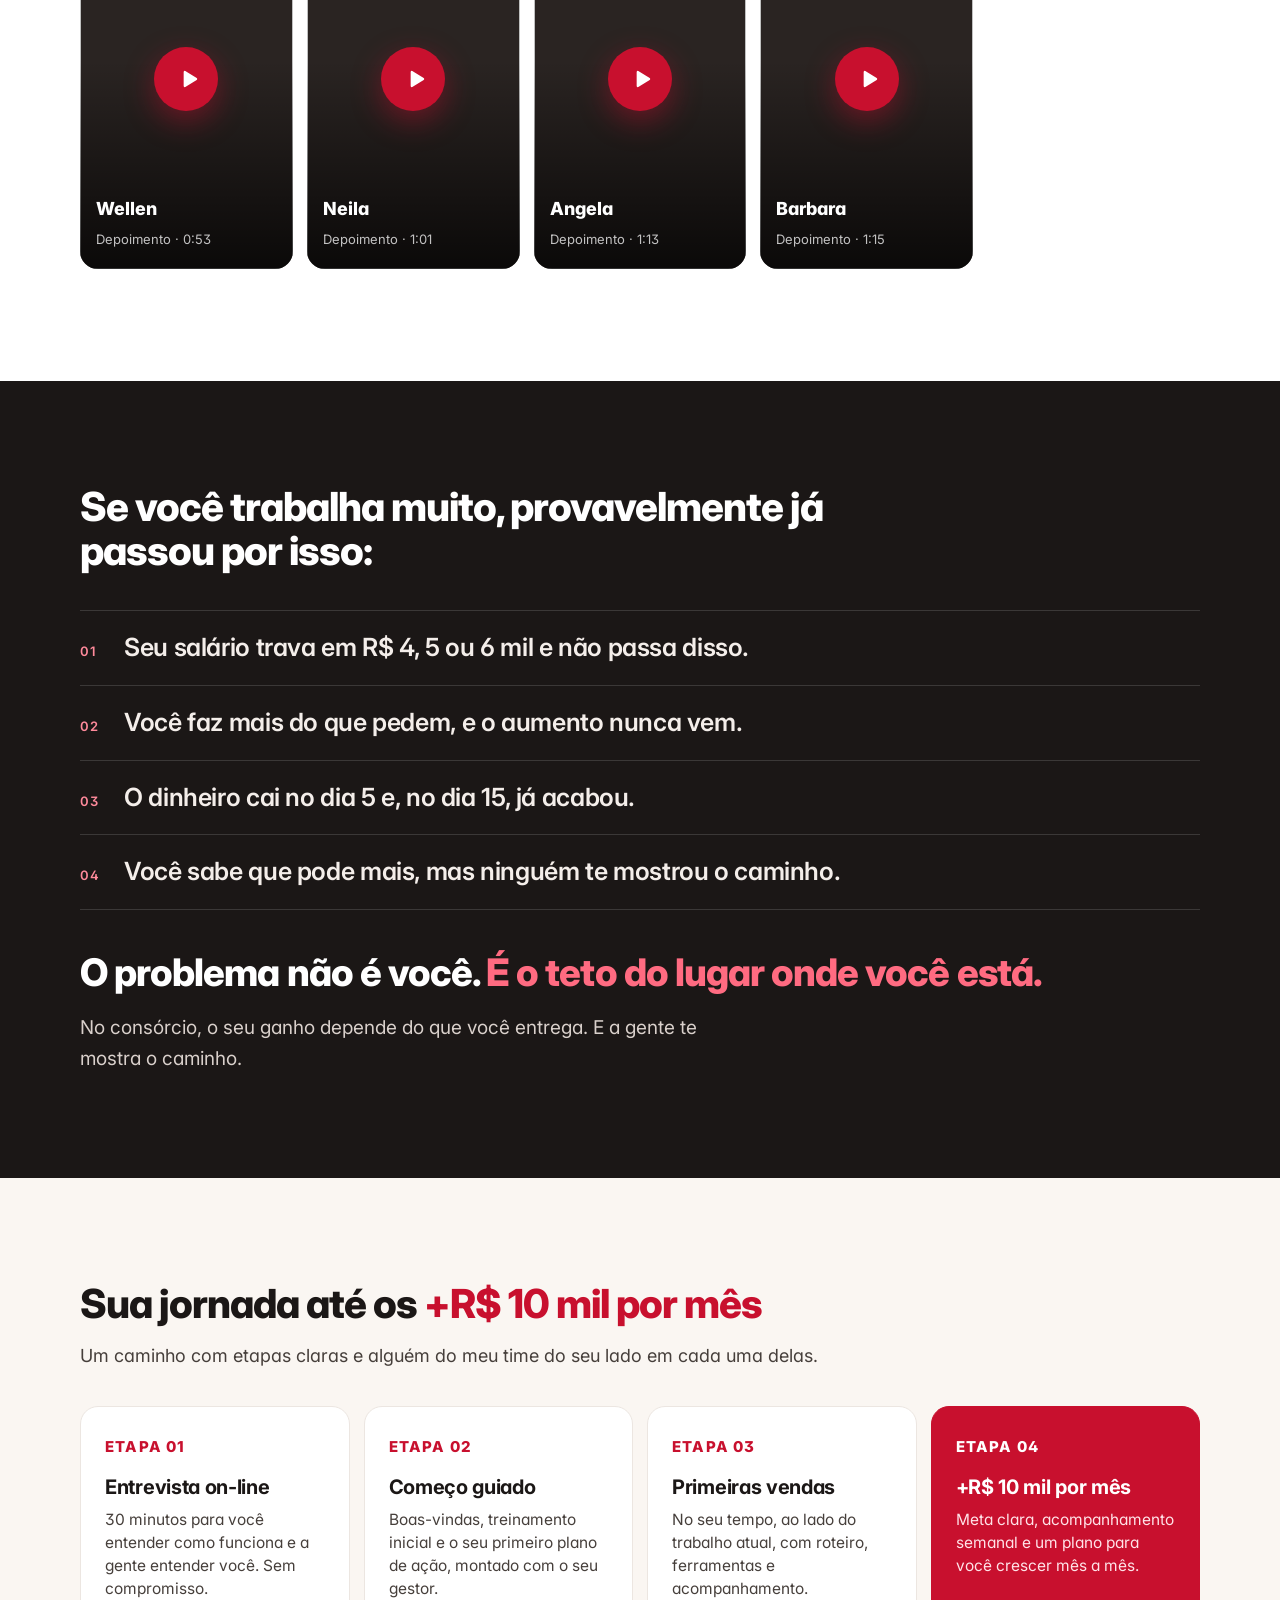
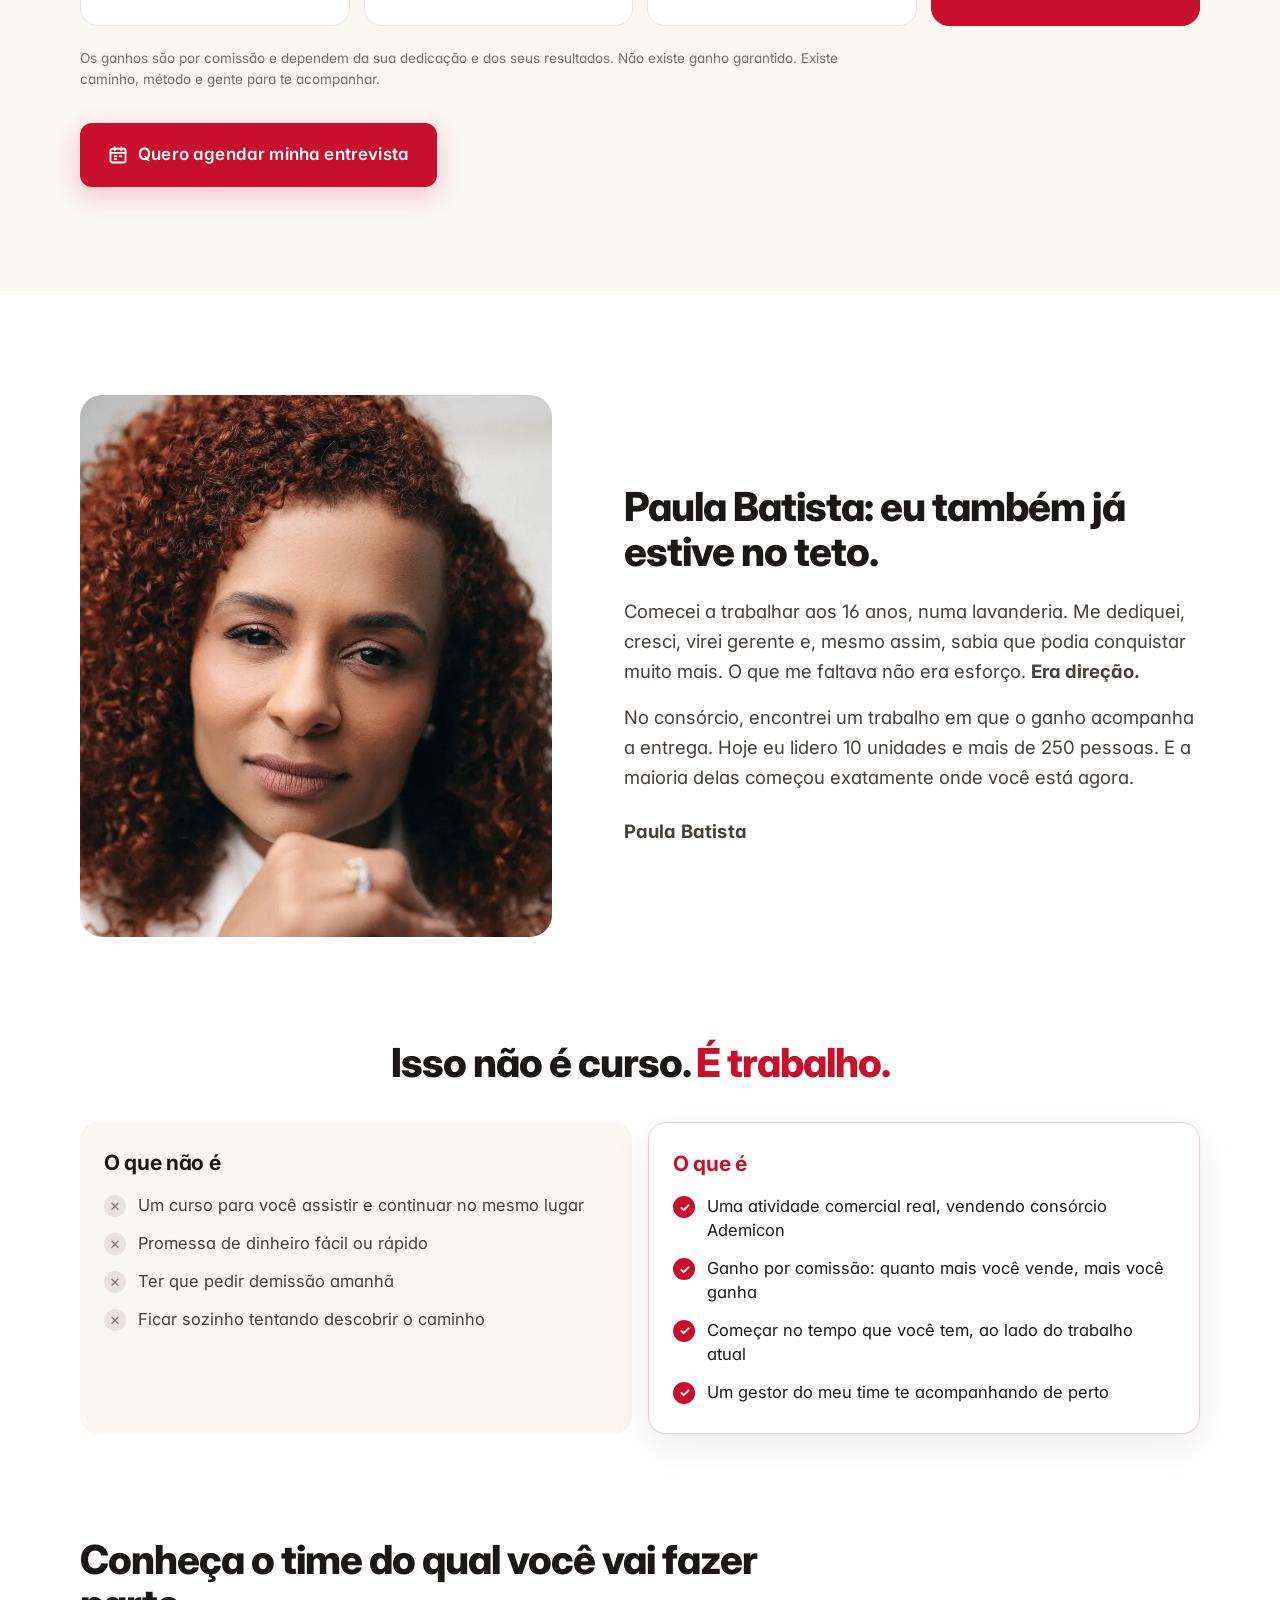
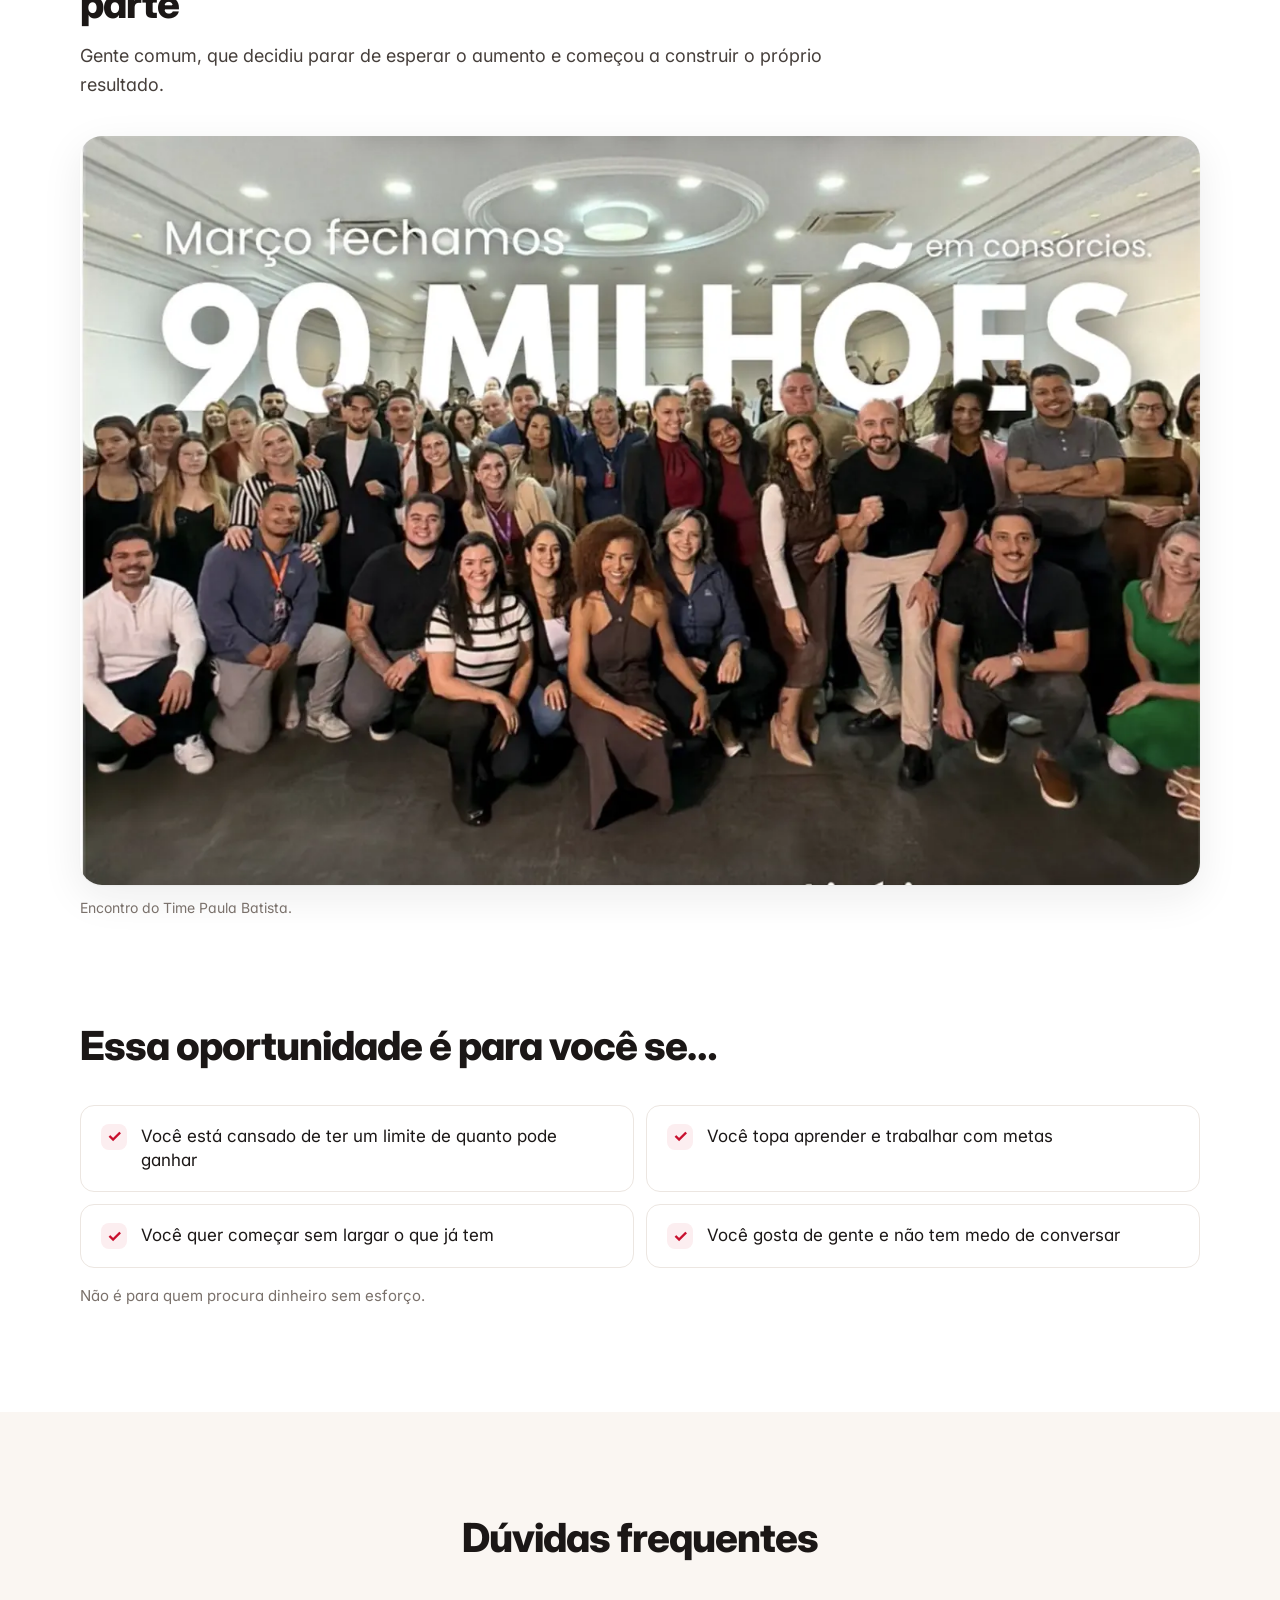
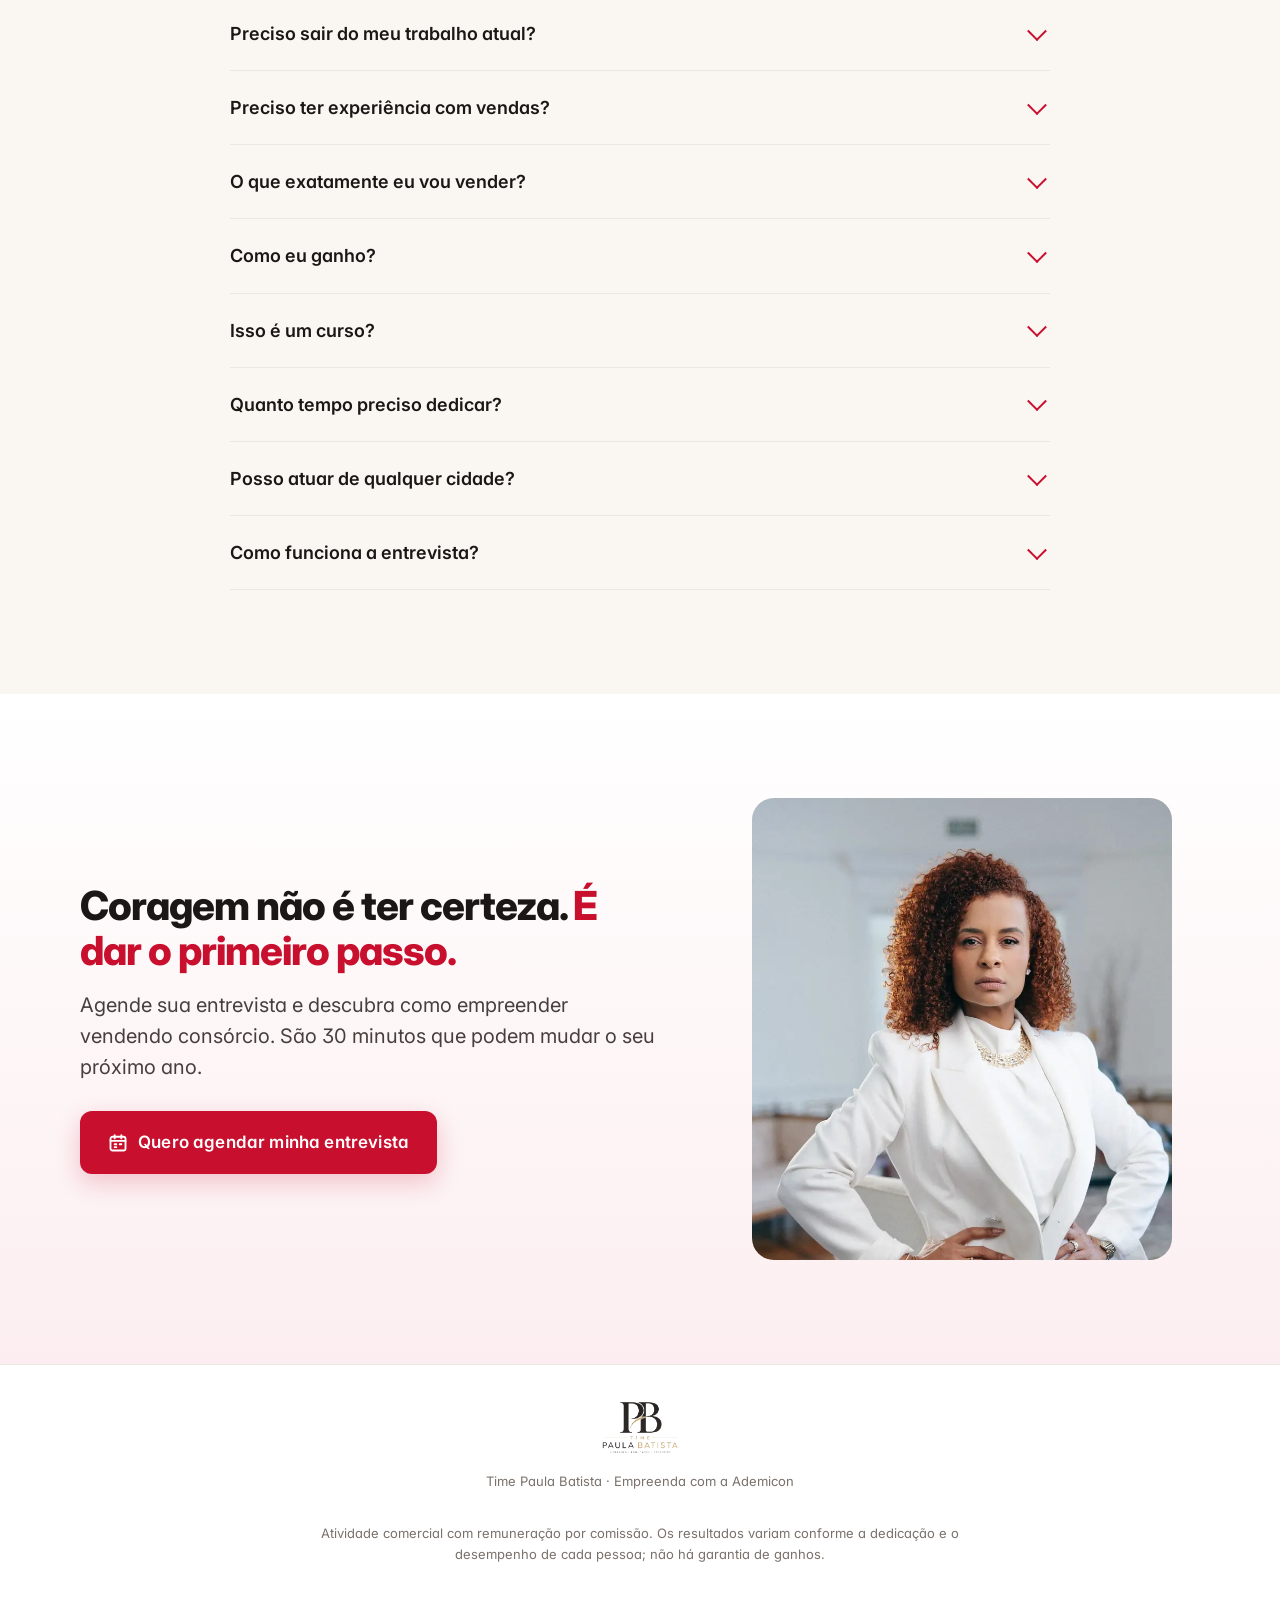
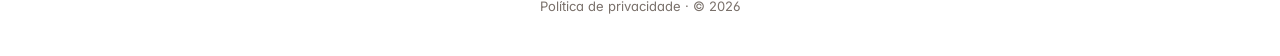
==== commit 32a41194: "Explica que o treinamento é pelo app em horário livre e o acompanhamento é pelo grupo digital Co-Aut" ====
--- a/index.html
+++ b/index.html
@@ -158,8 +158,9 @@
             <p class="err">Escolha uma opção.</p>
           </div>
           <div class="form-status" id="dispoStatus" role="alert" style="margin-top:6px">
-            <p style="margin:0">Que pena! Para seguir com A Oportunidade é preciso ter disponibilidade em horário comercial para os treinamentos. Mas você ainda pode fazer parte: indique pessoas interessadas em consórcio e ganhe como indicador(a) de vendas.</p>
-            <a class="btn btn-block" id="linkGrupoIndicadores" href="#" target="_blank" rel="noopener" style="margin-top:14px"><span>Entrar no grupo de indicadores</span></a>
+            <p style="margin:0">Para prosseguir é necessário ter disponibilidade de <b>2 vezes por semana</b> para fazer os treinamentos e disponibilidade para prospecção. O treinamento é feito pelo aplicativo, no horário que você preferir, e todo o acompanhamento acontece pelo grupo digital. Caso aceite, podemos agendar para o próximo passo.</p>
+            <button type="button" class="btn btn-block" id="btnConfirmaDisponibilidade" style="margin-top:14px"><span>Sim, tenho disponibilidade</span></button>
+            <p style="margin:14px 0 0;font-size:13.5px;line-height:1.5">Caso não tenha essa disponibilidade, você pode ser um indicador(a): indique pessoas interessadas em comprar consórcio e ganhe por isso — <a href="indicador.html" style="color:inherit;font-weight:600">clique aqui</a>.</p>
           </div>
           <div id="etapaAgendamento">
             <div class="field full" style="margin-top:6px">
@@ -387,13 +388,8 @@
 const btn=form.querySelector('button[type=submit]');
 const btnTexto=btn.querySelector('span');
 function mostrarStatus(t){statusEl.textContent=t;statusEl.classList.add('show');}
-// TODO: assim que o grupo de WhatsApp de indicadores existir, troque a linha abaixo pelo link real
-// (ex.: 'https://chat.whatsapp.com/XXXXXXXXXXXXXXXXXXXXXX') e publique de novo.
-const LINK_GRUPO_INDICADORES='';
 const dispoEl=document.getElementById('disponibilidade');
 const dispoStatusEl=document.getElementById('dispoStatus');
-const linkGrupoEl=document.getElementById('linkGrupoIndicadores');
-if(LINK_GRUPO_INDICADORES){linkGrupoEl.href=LINK_GRUPO_INDICADORES;}else{linkGrupoEl.style.display='none';}
 const etapaAgendamentoEl=document.getElementById('etapaAgendamento');
 function aplicarDisponibilidade(){
   const semDisponibilidade=dispoEl.value==='nao';
@@ -404,6 +400,10 @@
   form.querySelector('input[name=consentimento]').required=!semDisponibilidade;
 }
 dispoEl.addEventListener('change',aplicarDisponibilidade);
+document.getElementById('btnConfirmaDisponibilidade').addEventListener('click',()=>{
+  dispoEl.value='sim';
+  aplicarDisponibilidade();
+});
 async function carregarDatas(){
   try{
     const r=await fetch(API,{method:'POST',headers:{'Content-Type':'application/json'},body:JSON.stringify({action:'proximas'})});
